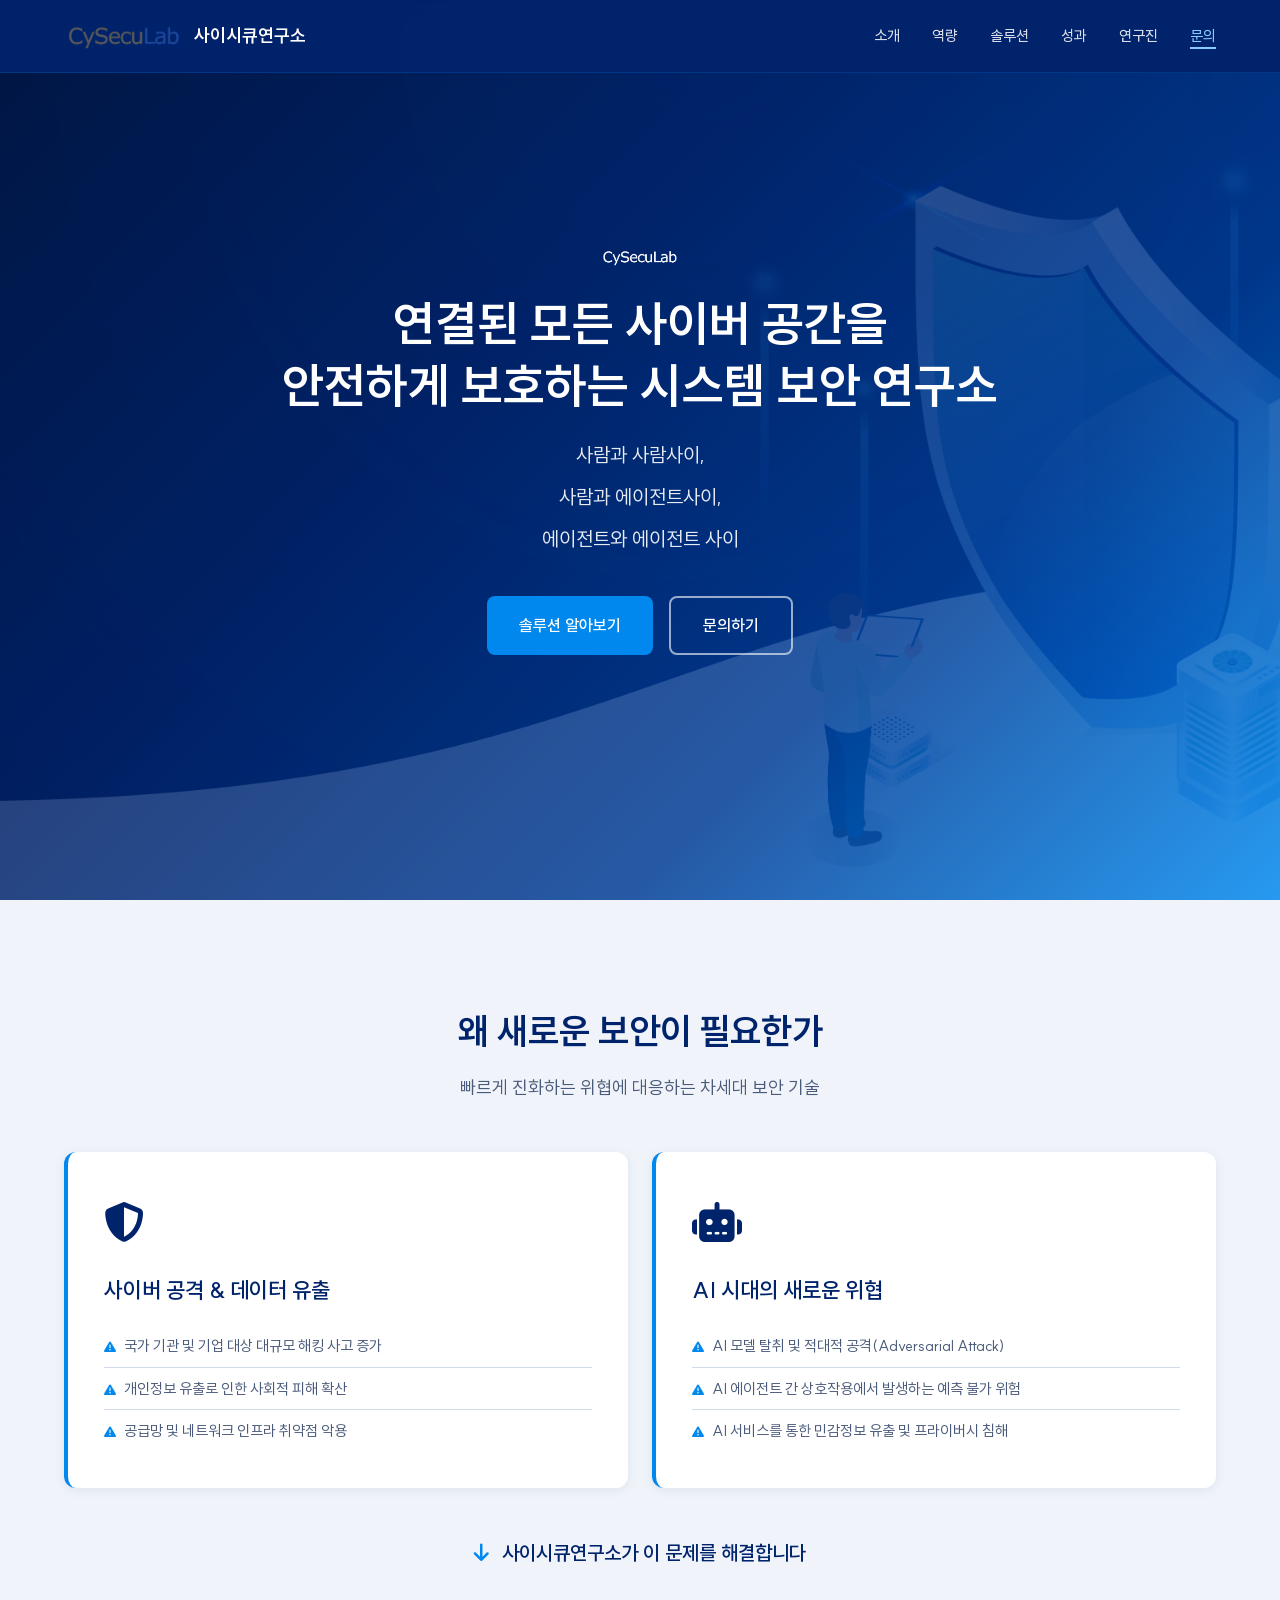
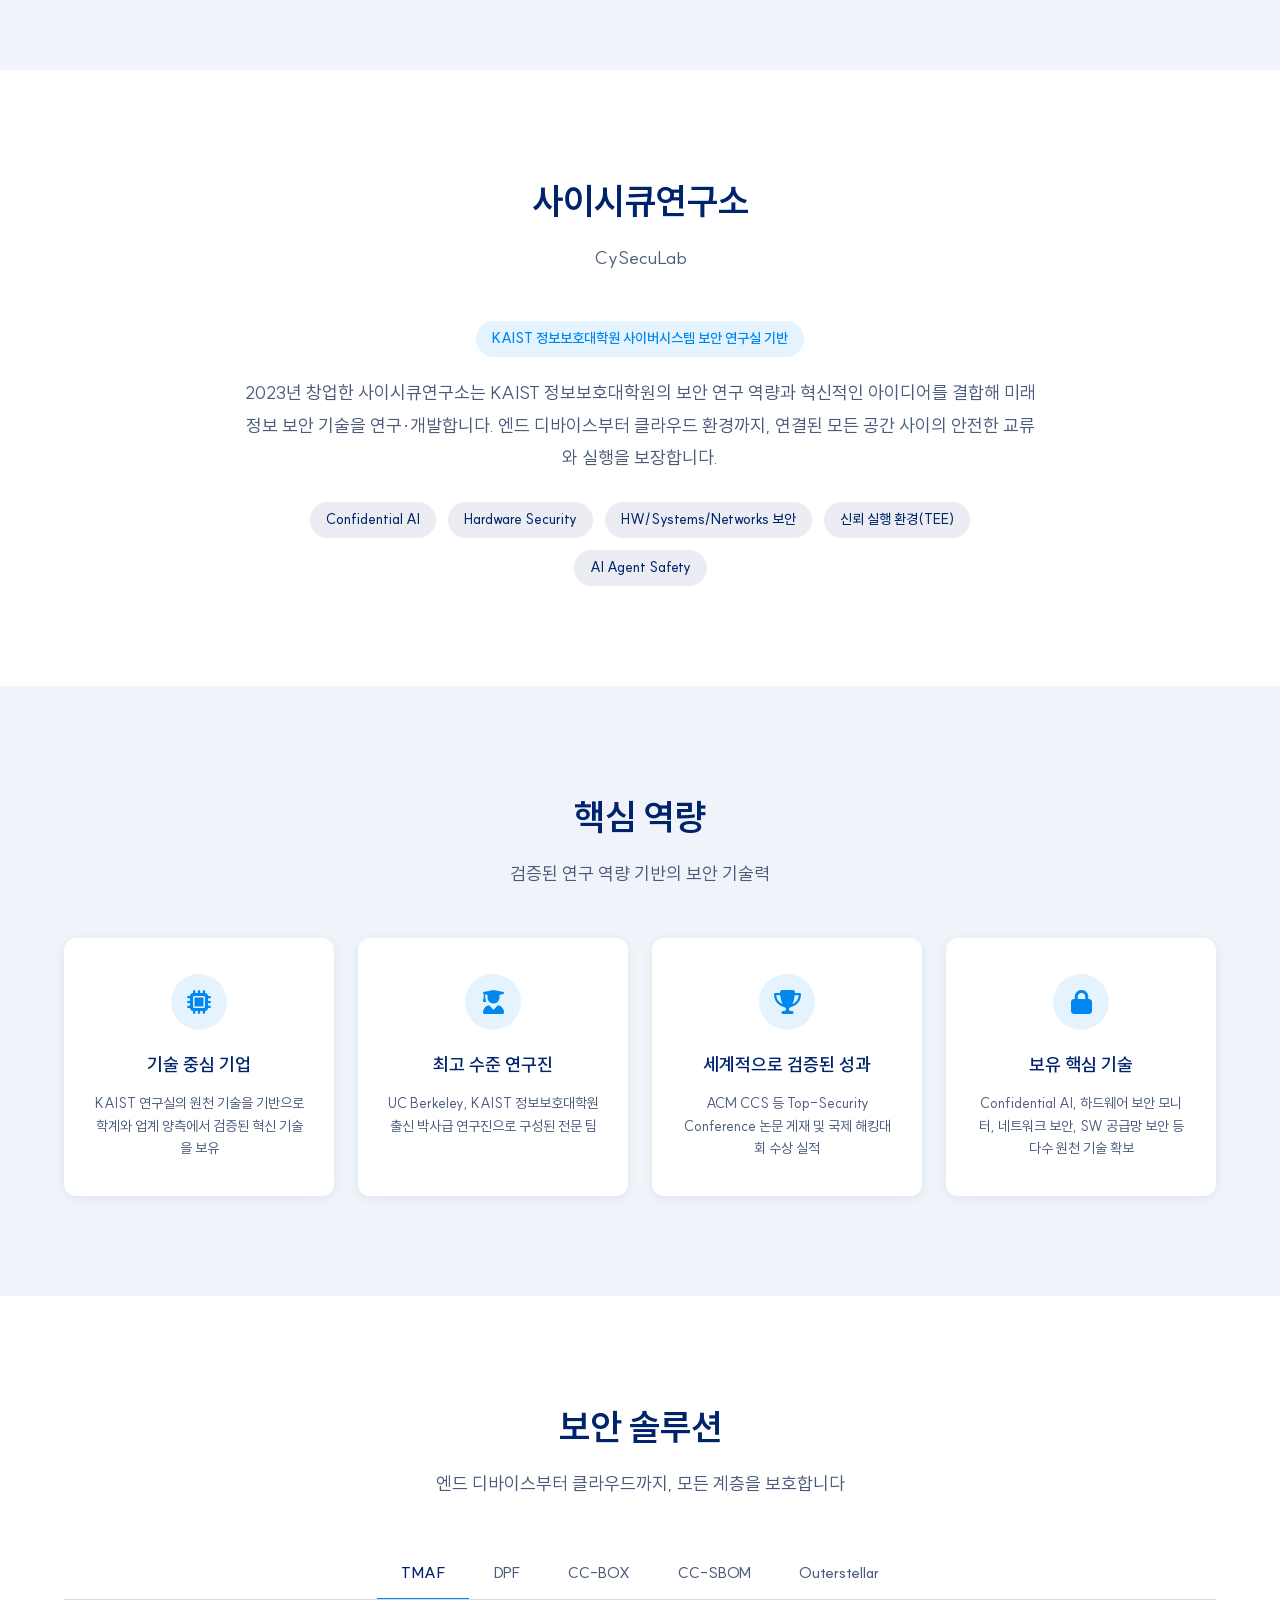
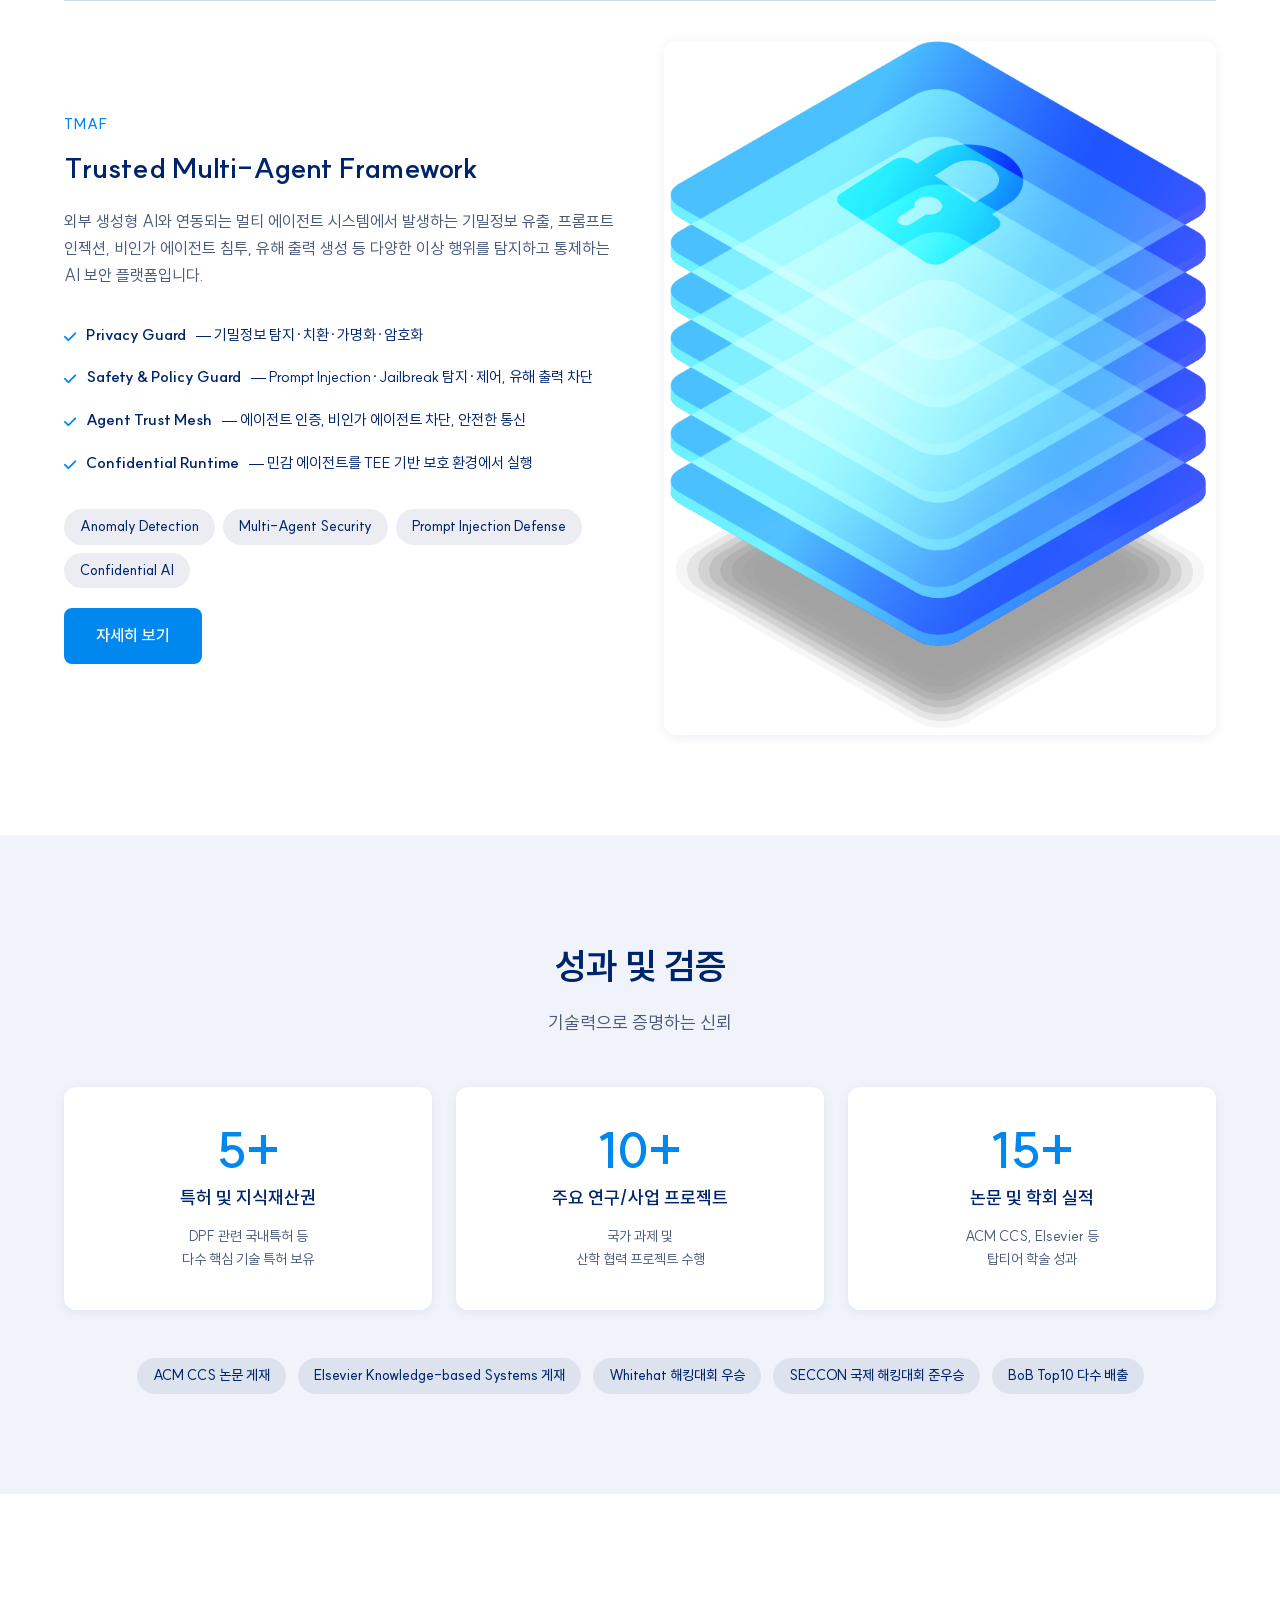
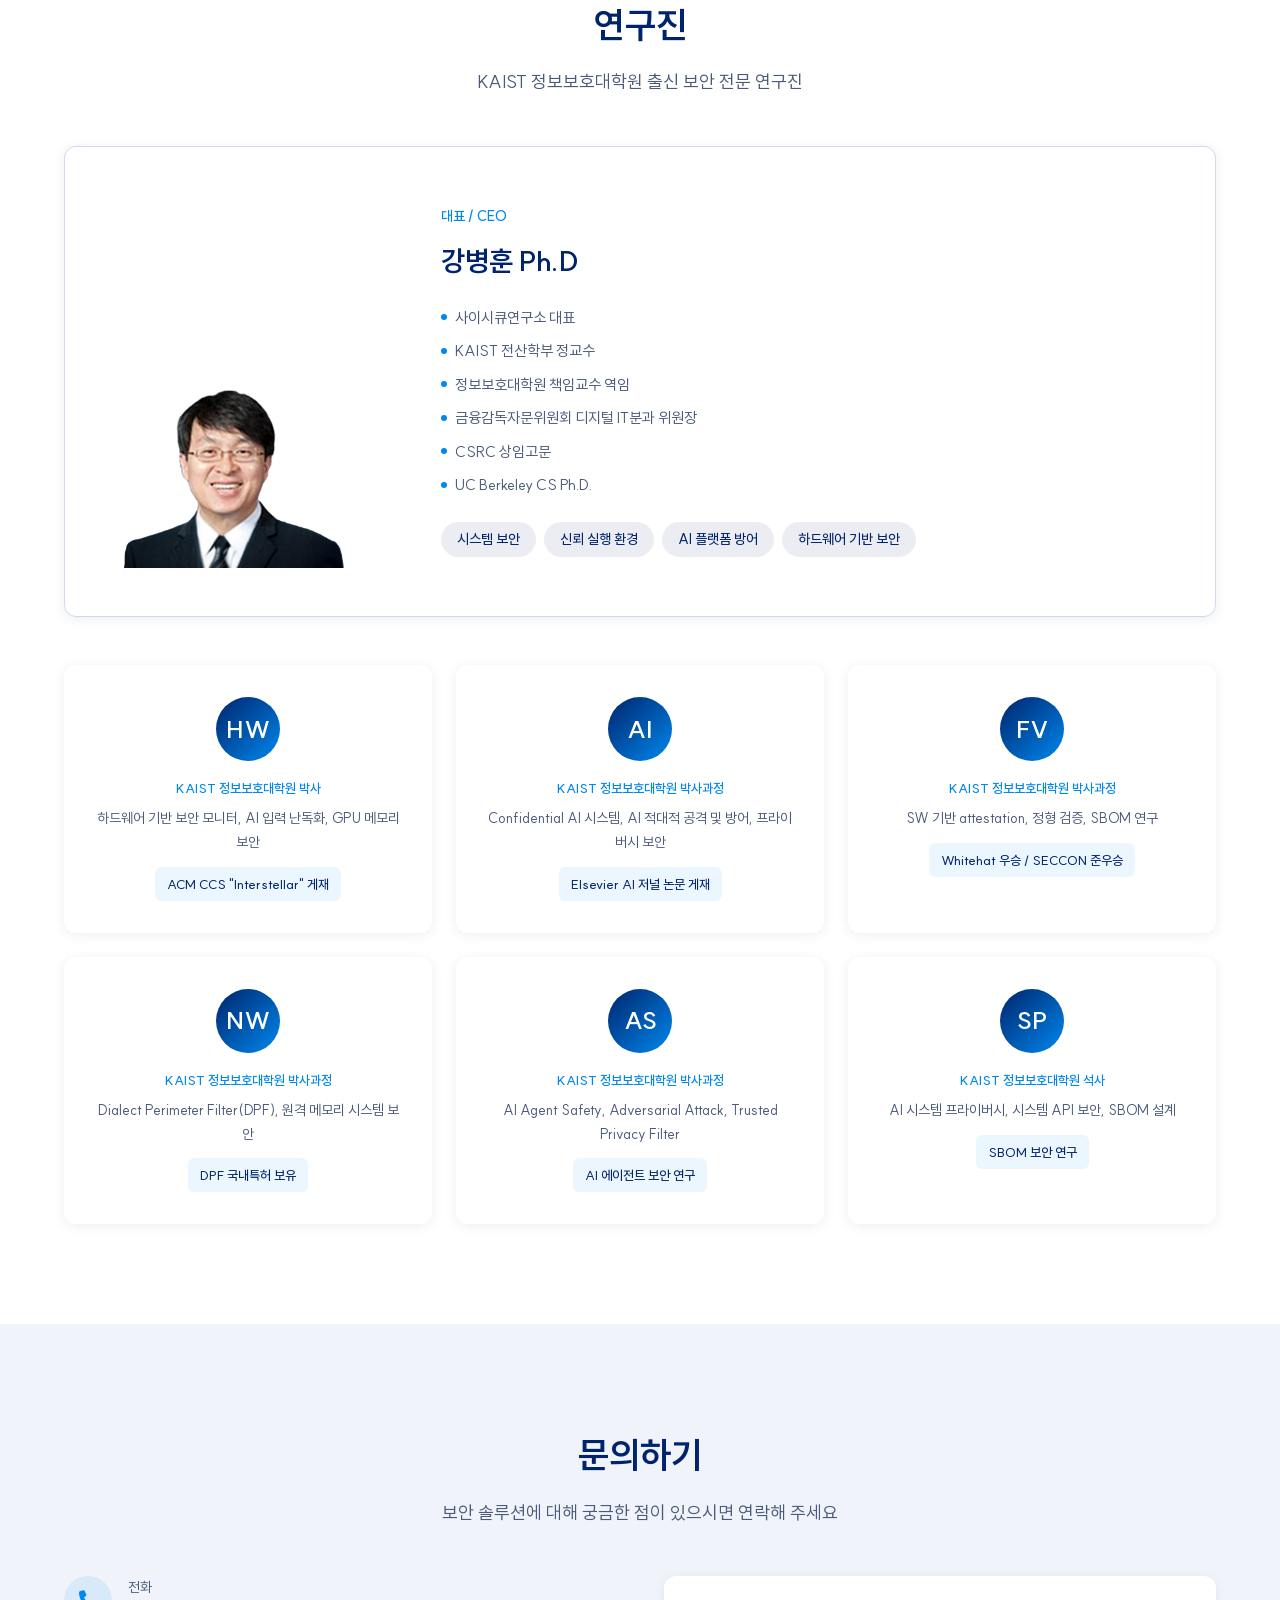
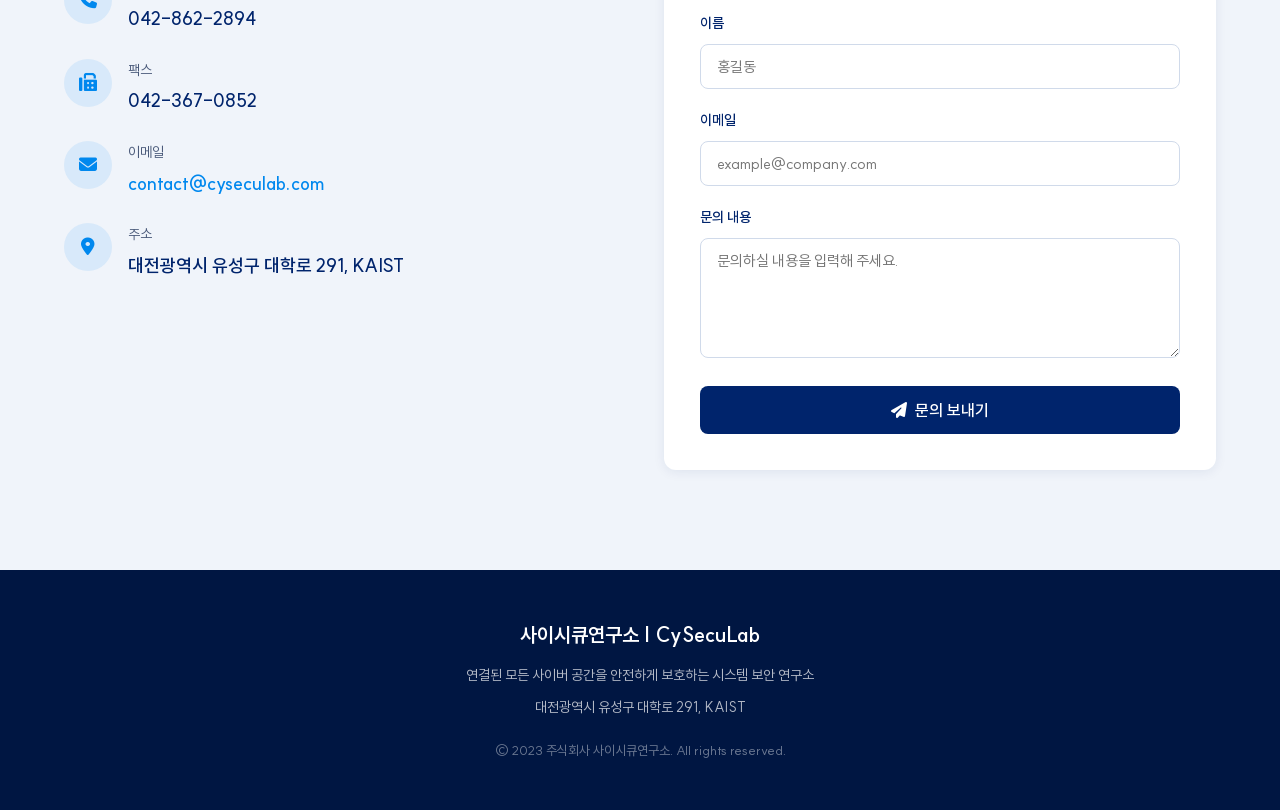
==== ppt.html @ d01c996a "fix: Outerstellar 이미지를 CSS 다이어그램으로 교체, TMAF 태그 from 으로 변경 - Outerstellar: 작은 아이콘 이미지 → HW Monitor → " ====
<!DOCTYPE html>
<html lang="ko">
<head>
  <meta charset="UTF-8">
  <meta name="viewport" content="width=device-width, initial-scale=1.0">
  <title>사이시큐연구소 | CySecuLab - PPT 스타일</title>
  <meta name="description" content="KAIST 정보보호대학원 기반 시스템 보안 연구소. Confidential AI, Hardware Security, 네트워크 보안 솔루션을 제공합니다.">
  <link rel="stylesheet" href="https://cdnjs.cloudflare.com/ajax/libs/font-awesome/6.5.1/css/all.min.css">
  <link rel="stylesheet" href="style.css">
  <link rel="stylesheet" href="ppt-style.css">
</head>
<body>

  <!-- ===== Navigation ===== -->
  <nav class="nav">
    <div class="nav__inner">
      <a href="#" class="nav__logo">
        <img src="assets/images/logo.png" alt="CySecuLab">
        <span class="nav__logo-text">사이시큐연구소</span>
      </a>
      <ul class="nav__links">
        <li><a href="#about">소개</a></li>
        <li><a href="#capabilities">역량</a></li>
        <li><a href="#solutions">솔루션</a></li>
        <li><a href="#achievements">성과</a></li>
        <li><a href="#team">연구진</a></li>
        <li><a href="#contact">문의</a></li>
      </ul>
      <button class="nav__mobile-toggle" aria-label="메뉴 열기">
        <span></span>
        <span></span>
        <span></span>
      </button>
    </div>
  </nav>

  <!-- ===== Hero ===== -->
  <section class="hero">
    <div class="hero__bg"></div>
    <div class="hero__content">
      <img src="assets/images/logo.png" alt="CySecuLab" class="hero__logo">
      <h1 class="hero__title">연결된 모든 사이버 공간을<br>안전하게 보호하는 시스템 보안 연구소</h1>
      <div class="hero__taglines">
        <p class="hero__tagline">사람과 사람사이,</p>
        <p class="hero__tagline">사람과 에이전트사이,</p>
        <p class="hero__tagline">에이전트와 에이전트 사이</p>
      </div>
      <div class="hero__cta">
        <a href="#solutions" class="btn btn--primary">솔루션 알아보기</a>
        <a href="#contact" class="btn btn--secondary">문의하기</a>
      </div>
    </div>
  </section>

  <!-- ===== Problem ===== -->
  <section class="section section--alt" id="problem">
    <div class="container">
      <div class="section__header fade-up">
        <h2 class="section__title">왜 새로운 보안이 필요한가</h2>
        <p class="section__subtitle">빠르게 진화하는 위협에 대응하는 차세대 보안 기술</p>
      </div>
      <div class="problem-grid fade-up">
        <div class="problem-card">
          <div class="problem-card__icon"><i class="fa-solid fa-shield-halved"></i></div>
          <h3 class="problem-card__title">사이버 공격 & 데이터 유출</h3>
          <ul class="problem-card__list">
            <li>국가 기관 및 기업 대상 대규모 해킹 사고 증가</li>
            <li>개인정보 유출로 인한 사회적 피해 확산</li>
            <li>공급망 및 네트워크 인프라 취약점 악용</li>
          </ul>
        </div>
        <div class="problem-card">
          <div class="problem-card__icon"><i class="fa-solid fa-robot"></i></div>
          <h3 class="problem-card__title">AI 시대의 새로운 위협</h3>
          <ul class="problem-card__list">
            <li>AI 모델 탈취 및 적대적 공격(Adversarial Attack)</li>
            <li>AI 에이전트 간 상호작용에서 발생하는 예측 불가 위험</li>
            <li>AI 서비스를 통한 민감정보 유출 및 프라이버시 침해</li>
          </ul>
        </div>
      </div>
      <p class="problem-transition fade-up">
        <i class="fa-solid fa-arrow-down" style="color: var(--accent); margin-right: 8px;"></i>
        사이시큐연구소가 이 문제를 해결합니다
      </p>
    </div>
  </section>

  <!-- ===== About ===== -->
  <section class="section" id="about">
    <div class="container">
      <div class="section__header fade-up">
        <h2 class="section__title">사이시큐연구소</h2>
        <p class="section__subtitle">CySecuLab</p>
      </div>
      <div class="about__content fade-up">
        <span class="about__label">KAIST 정보보호대학원 사이버시스템 보안 연구실 기반</span>
        <p class="about__text">
          2023년 창업한 사이시큐연구소는 KAIST 정보보호대학원의 보안 연구 역량과 혁신적인 아이디어를 결합해
          미래 정보 보안 기술을 연구·개발합니다. 엔드 디바이스부터 클라우드 환경까지,
          연결된 모든 공간 사이의 안전한 교류와 실행을 보장합니다.
        </p>
        <div class="about__badges">
          <span class="badge">Confidential AI</span>
          <span class="badge">Hardware Security</span>
          <span class="badge">HW/Systems/Networks 보안</span>
          <span class="badge">신뢰 실행 환경(TEE)</span>
          <span class="badge">AI Agent Safety</span>
        </div>
      </div>
    </div>
  </section>

  <!-- ===== Capabilities ===== -->
  <section class="section section--alt" id="capabilities">
    <div class="container">
      <div class="section__header fade-up">
        <h2 class="section__title">핵심 역량</h2>
        <p class="section__subtitle">검증된 연구 역량 기반의 보안 기술력</p>
      </div>
      <div class="cap-grid fade-up">
        <div class="cap-card">
          <div class="cap-card__icon"><i class="fa-solid fa-microchip"></i></div>
          <h3 class="cap-card__title">기술 중심 기업</h3>
          <p class="cap-card__desc">KAIST 연구실의 원천 기술을 기반으로 학계와 업계 양측에서 검증된 혁신 기술을 보유</p>
        </div>
        <div class="cap-card">
          <div class="cap-card__icon"><i class="fa-solid fa-user-graduate"></i></div>
          <h3 class="cap-card__title">최고 수준 연구진</h3>
          <p class="cap-card__desc">UC Berkeley, KAIST 정보보호대학원 출신 박사급 연구진으로 구성된 전문 팀</p>
        </div>
        <div class="cap-card">
          <div class="cap-card__icon"><i class="fa-solid fa-trophy"></i></div>
          <h3 class="cap-card__title">세계적으로 검증된 성과</h3>
          <p class="cap-card__desc">ACM CCS 등 Top-Security Conference 논문 게재 및 국제 해킹대회 수상 실적</p>
        </div>
        <div class="cap-card">
          <div class="cap-card__icon"><i class="fa-solid fa-lock"></i></div>
          <h3 class="cap-card__title">보유 핵심 기술</h3>
          <p class="cap-card__desc">Confidential AI, 하드웨어 보안 모니터, 네트워크 보안, SW 공급망 보안 등 다수 원천 기술 확보</p>
        </div>
      </div>
    </div>
  </section>

  <!-- ===== Solutions ===== -->
  <section class="section" id="solutions">
    <div class="container">
      <div class="section__header fade-up">
        <h2 class="section__title">보안 솔루션</h2>
        <p class="section__subtitle">엔드 디바이스부터 클라우드까지, 모든 계층을 보호합니다</p>
      </div>
      <div class="solutions__tabs fade-up">
        <button class="solutions__tab active" data-target="sol-tmaf">TMAF</button>
        <button class="solutions__tab" data-target="sol-dpf">DPF</button>
        <button class="solutions__tab" data-target="sol-ccbox">CC-BOX</button>
        <button class="solutions__tab" data-target="sol-ccsbom">CC-SBOM</button>
        <button class="solutions__tab" data-target="sol-outerstellar">Outerstellar</button>
      </div>
      <div class="solutions__panels">
        <div class="solutions__panel active" id="sol-tmaf">
          <div class="solution-detail">
            <div class="solution-detail__info">
              <p class="solution-detail__name">TMAF</p>
              <h3 class="solution-detail__title">Trusted Multi-Agent Framework</h3>
              <p class="solution-detail__desc">외부 생성형 AI와 연동되는 멀티 에이전트 시스템에서 발생하는 기밀정보 유출, 프롬프트 인젝션, 비인가 에이전트 침투, 유해 출력 생성 등 다양한 이상 행위를 탐지하고 통제하는 AI 보안 플랫폼입니다.</p>
              <ul class="solution-detail__features">
                <li><strong>Privacy Guard</strong> — 기밀정보 탐지·치환·가명화·암호화</li>
                <li><strong>Safety & Policy Guard</strong> — Prompt Injection·Jailbreak 탐지·제어, 유해 출력 차단</li>
                <li><strong>Agent Trust Mesh</strong> — 에이전트 인증, 비인가 에이전트 차단, 안전한 통신</li>
                <li><strong>Confidential Runtime</strong> — 민감 에이전트를 TEE 기반 보호 환경에서 실행</li>
              </ul>
              <div class="solution-detail__tags">
                <span class="badge">Anomaly Detection</span>
                <span class="badge">Multi-Agent Security</span>
                <span class="badge">Prompt Injection Defense</span>
                <span class="badge">Confidential AI</span>
              </div>
              <a href="solutions/tmaf.html" class="btn btn--primary" style="margin-top: 20px;">자세히 보기</a>
            </div>
            <div class="solution-detail__image">
              <img src="assets/images/solution-tsa.png" alt="TMAF 아키텍처">
            </div>
          </div>
        </div>
        <div class="solutions__panel" id="sol-dpf">
          <div class="solution-detail">
            <div class="solution-detail__info">
              <p class="solution-detail__name">DPF</p>
              <h3 class="solution-detail__title">Dialect Perimeter Filter</h3>
              <p class="solution-detail__desc">고유한 Dialect 기반 통신 체계를 활용하여 네트워크 경계를 보호하는 차세대 보안 시스템입니다.</p>
              <ul class="solution-detail__features">
                <li>Dialect 기반 디바이스 인증 및 제로 트러스트 구현</li>
                <li>Dialect of Things - IoT 환경 네트워크 보안</li>
                <li>운영체제/커널 레벨 네트워킹 보안</li>
                <li>원격 메모리 시스템 보안 연구 기반</li>
              </ul>
              <div class="solution-detail__tags">
                <span class="badge">Network Security</span>
                <span class="badge">Zero Trust</span>
                <span class="badge">IoT Security</span>
              </div>
              <a href="solutions/dpf.html" class="btn btn--primary" style="margin-top: 20px;">자세히 보기</a>
            </div>
            <div class="solution-detail__image">
              <img src="assets/images/solution-dpf.png" alt="DPF 아키텍처">
            </div>
          </div>
        </div>
        <div class="solutions__panel" id="sol-ccbox">
          <div class="solution-detail">
            <div class="solution-detail__info">
              <p class="solution-detail__name">CC-BOX</p>
              <h3 class="solution-detail__title">Confidential Computing Platform</h3>
              <p class="solution-detail__desc">데이터 프라이버시 및 보안 규제 준수를 위한 기밀성 보장 보안 플랫폼입니다. 저장 데이터뿐만 아니라 연산 중인 데이터까지 안전하게 보호합니다.</p>
              <ul class="solution-detail__features">
                <li>연산 중 데이터 보호 - 실행 시에도 기밀성 보장</li>
                <li>금융/의료/기업 비밀 데이터의 규제 준수 지원</li>
                <li>지적 재산(IP)을 서비스 플랫폼 제공자로부터 보호</li>
                <li>간편한 적용으로 넓은 시스템 범위 지원</li>
              </ul>
              <div class="solution-detail__tags">
                <span class="badge">Confidential Computing</span>
                <span class="badge">Data Privacy</span>
                <span class="badge">Compliance</span>
              </div>
              <a href="solutions/ccbox.html" class="btn btn--primary" style="margin-top: 20px;">자세히 보기</a>
            </div>
            <div class="solution-detail__image">
              <img src="assets/images/solution-ccbox-1.png" alt="CC-BOX 아키텍처">
            </div>
          </div>
        </div>
        <div class="solutions__panel" id="sol-ccsbom">
          <div class="solution-detail">
            <div class="solution-detail__info">
              <p class="solution-detail__name">CC-SBOM</p>
              <h3 class="solution-detail__title">Confidential Computing SBOM</h3>
              <p class="solution-detail__desc">CC-BOX 안전 실행 환경과 연계하여 소프트웨어 구성 명세서(SBOM) 생성을 지원하는 보안 솔루션입니다.</p>
              <ul class="solution-detail__features">
                <li>사용자 기밀정보(소스코드 등) 유출 방지</li>
                <li>실시간 취약점 관리 서비스 제공</li>
                <li>클라우드 및 서버 소유자로부터 소프트웨어 자산과 IP 보호</li>
                <li>의료, 금융, OEM, 산업 제어 시스템 등 규제 분야에 특화</li>
              </ul>
              <div class="solution-detail__tags">
                <span class="badge">SBOM</span>
                <span class="badge">Supply Chain Security</span>
                <span class="badge">Vulnerability Management</span>
              </div>
              <a href="solutions/ccsbom.html" class="btn btn--primary" style="margin-top: 20px;">자세히 보기</a>
            </div>
            <div class="solution-detail__image">
              <img src="assets/images/solution-ccsbom.png" alt="CC-SBOM 아키텍처">
            </div>
          </div>
        </div>
        <div class="solutions__panel" id="sol-outerstellar">
          <div class="solution-detail">
            <div class="solution-detail__info">
              <p class="solution-detail__name">Outerstellar</p>
              <h3 class="solution-detail__title">Hardware-based Instruction-flow Safety Monitor</h3>
              <p class="solution-detail__desc">하드웨어 기반으로 시스템의 명령어 흐름을 모니터링하여 무결성을 보장하는 보안 솔루션입니다. ACM CCS에 게재된 Interstellar 연구를 기반으로 합니다.</p>
              <ul class="solution-detail__features">
                <li>하드웨어 수준의 명령어 흐름 모니터링</li>
                <li>OS 커널 무결성 실시간 검증</li>
                <li>소프트웨어 조작이 불가능한 하드웨어 기반 보안</li>
                <li>Top-Security Conference(ACM CCS) 검증 기술</li>
              </ul>
              <div class="solution-detail__tags">
                <span class="badge">Hardware Security</span>
                <span class="badge">Integrity Monitor</span>
              </div>
              <a href="solutions/outerstellar.html" class="btn btn--primary" style="margin-top: 20px;">자세히 보기</a>
            </div>
            <div class="solution-detail__image">
              <div style="display:flex;flex-direction:column;align-items:center;gap:12px;padding:24px 16px;">
                <div style="background:linear-gradient(135deg,var(--primary),var(--accent));color:#fff;border-radius:var(--radius);padding:18px 24px;text-align:center;width:100%;max-width:240px;font-weight:700;font-size:15px;">
                  <i class="fa-solid fa-microchip" style="font-size:22px;margin-bottom:8px;display:block;"></i>
                  HW Monitor
                </div>
                <i class="fa-solid fa-arrow-down" style="color:var(--accent);font-size:18px;"></i>
                <div style="background:var(--bg-alt);border:2px solid var(--accent);border-radius:var(--radius);padding:18px 24px;text-align:center;width:100%;max-width:240px;font-weight:700;font-size:15px;color:var(--primary);">
                  <i class="fa-solid fa-code-branch" style="font-size:22px;margin-bottom:8px;display:block;color:var(--accent);"></i>
                  Instruction Flow
                </div>
                <i class="fa-solid fa-arrow-down" style="color:var(--accent);font-size:18px;"></i>
                <div style="background:var(--bg-alt);border:2px solid var(--accent);border-radius:var(--radius);padding:18px 24px;text-align:center;width:100%;max-width:240px;font-weight:700;font-size:15px;color:var(--primary);">
                  <i class="fa-solid fa-shield-halved" style="font-size:22px;margin-bottom:8px;display:block;color:var(--accent);"></i>
                  OS Kernel Integrity
                </div>
                <i class="fa-solid fa-arrow-down" style="color:var(--accent);font-size:18px;"></i>
                <div style="background:linear-gradient(135deg,var(--accent),#7B90F9);color:#fff;border-radius:var(--radius);padding:18px 24px;text-align:center;width:100%;max-width:240px;font-weight:700;font-size:15px;">
                  <i class="fa-solid fa-check-double" style="font-size:22px;margin-bottom:8px;display:block;"></i>
                  Verified Safe
                </div>
              </div>
            </div>
          </div>
        </div>
      </div>

      <!-- Mobile Accordion -->
      <div class="solutions__accordion">
        <div class="accordion-item">
          <button class="accordion-trigger"><span>TMAF - Trusted Multi-Agent Framework</span><i class="fa-solid fa-chevron-down accordion-trigger__icon"></i></button>
          <div class="accordion-content"><div class="accordion-content__inner">
            <p class="solution-detail__desc">멀티 AI 에이전트 환경에서 프라이버시·안전성·신뢰성을 통합 보장하는 올인원 보안 프레임워크입니다.</p>
            <ul class="solution-detail__features"><li>Privacy Guard — PII·기밀정보 자동 탐지 및 가명화</li><li>Safety & Policy Guard — 유해 입출력 차단 및 정책 준수</li><li>Agent Trust Mesh — 에이전트 간 상호 인증 및 권한 제어</li><li>Confidential Runtime — TEE 기반 모델·데이터 보호</li></ul>
            <a href="solutions/tmaf.html" class="btn btn--primary" style="margin-top: 12px; font-size: 14px; padding: 10px 20px;">자세히 보기</a>
          </div></div>
        </div>
        <div class="accordion-item">
          <button class="accordion-trigger"><span>DPF - Dialect Perimeter Filter</span><i class="fa-solid fa-chevron-down accordion-trigger__icon"></i></button>
          <div class="accordion-content"><div class="accordion-content__inner">
            <p class="solution-detail__desc">Dialect 기반 통신 체계를 활용한 차세대 네트워크 보안 시스템입니다.</p>
            <ul class="solution-detail__features"><li>Dialect 기반 제로 트러스트 구현</li><li>IoT 환경 네트워크 보안</li><li>커널 레벨 네트워킹 보안</li></ul>
            <a href="solutions/dpf.html" class="btn btn--primary" style="margin-top: 12px; font-size: 14px; padding: 10px 20px;">자세히 보기</a>
          </div></div>
        </div>
        <div class="accordion-item">
          <button class="accordion-trigger"><span>CC-BOX - Confidential Computing Platform</span><i class="fa-solid fa-chevron-down accordion-trigger__icon"></i></button>
          <div class="accordion-content"><div class="accordion-content__inner">
            <p class="solution-detail__desc">연산 중인 데이터까지 안전하게 보호하는 기밀성 보장 보안 플랫폼입니다.</p>
            <ul class="solution-detail__features"><li>연산 중 데이터 보호</li><li>금융/의료 규제 준수</li><li>지적 재산(IP) 보호</li></ul>
            <a href="solutions/ccbox.html" class="btn btn--primary" style="margin-top: 12px; font-size: 14px; padding: 10px 20px;">자세히 보기</a>
          </div></div>
        </div>
        <div class="accordion-item">
          <button class="accordion-trigger"><span>CC-SBOM - Confidential Computing SBOM</span><i class="fa-solid fa-chevron-down accordion-trigger__icon"></i></button>
          <div class="accordion-content"><div class="accordion-content__inner">
            <p class="solution-detail__desc">CC-BOX와 연계하여 SBOM 생성을 지원하는 보안 솔루션입니다.</p>
            <ul class="solution-detail__features"><li>기밀정보 유출 방지</li><li>실시간 취약점 관리</li><li>규제 분야 특화</li></ul>
            <a href="solutions/ccsbom.html" class="btn btn--primary" style="margin-top: 12px; font-size: 14px; padding: 10px 20px;">자세히 보기</a>
          </div></div>
        </div>
        <div class="accordion-item">
          <button class="accordion-trigger"><span>Outerstellar - HW Safety Monitor</span><i class="fa-solid fa-chevron-down accordion-trigger__icon"></i></button>
          <div class="accordion-content"><div class="accordion-content__inner">
            <p class="solution-detail__desc">하드웨어 기반 명령어 흐름 모니터링으로 시스템 무결성을 보장합니다.</p>
            <ul class="solution-detail__features"><li>하드웨어 수준 명령어 흐름 모니터링</li><li>OS 커널 무결성 검증</li><li>ACM CCS 검증 기술 기반</li></ul>
            <a href="solutions/outerstellar.html" class="btn btn--primary" style="margin-top: 12px; font-size: 14px; padding: 10px 20px;">자세히 보기</a>
          </div></div>
        </div>
      </div>
    </div>
  </section>

  <!-- ===== Achievements ===== -->
  <section class="section section--alt" id="achievements">
    <div class="container">
      <div class="section__header fade-up">
        <h2 class="section__title">성과 및 검증</h2>
        <p class="section__subtitle">기술력으로 증명하는 신뢰</p>
      </div>
      <div class="achievements__stats fade-up">
        <div class="stat-card">
          <div class="stat-card__number">5+</div>
          <div class="stat-card__label">특허 및 지식재산권</div>
          <p class="stat-card__detail">DPF 관련 국내특허 등<br>다수 핵심 기술 특허 보유</p>
        </div>
        <div class="stat-card">
          <div class="stat-card__number">10+</div>
          <div class="stat-card__label">주요 연구/사업 프로젝트</div>
          <p class="stat-card__detail">국가 과제 및<br>산학 협력 프로젝트 수행</p>
        </div>
        <div class="stat-card">
          <div class="stat-card__number">15+</div>
          <div class="stat-card__label">논문 및 학회 실적</div>
          <p class="stat-card__detail">ACM CCS, Elsevier 등<br>탑티어 학술 성과</p>
        </div>
      </div>
      <div style="text-align: center;" class="fade-up">
        <div class="about__badges">
          <span class="badge">ACM CCS 논문 게재</span>
          <span class="badge">Elsevier Knowledge-based Systems 게재</span>
          <span class="badge">Whitehat 해킹대회 우승</span>
          <span class="badge">SECCON 국제 해킹대회 준우승</span>
          <span class="badge">BoB Top10 다수 배출</span>
        </div>
      </div>
    </div>
  </section>

  <!-- ===== Team ===== -->
  <section class="section" id="team">
    <div class="container">
      <div class="section__header fade-up">
        <h2 class="section__title">연구진</h2>
        <p class="section__subtitle">KAIST 정보보호대학원 출신 보안 전문 연구진</p>
      </div>
      <div class="team__ceo fade-up">
        <img src="assets/images/ceo-photo.png" alt="강병훈 교수" class="team__ceo-photo">
        <div>
          <p class="team__ceo-label">대표 / CEO</p>
          <h3 class="team__ceo-name">강병훈 Ph.D</h3>
          <ul class="team__ceo-credentials">
            <li>사이시큐연구소 대표</li>
            <li>KAIST 전산학부 정교수</li>
            <li>정보보호대학원 책임교수 역임</li>
            <li>금융감독자문위원회 디지털 IT분과 위원장</li>
            <li>CSRC 상임고문</li>
            <li>UC Berkeley CS Ph.D.</li>
          </ul>
          <div class="team__ceo-fields">
            <span class="badge">시스템 보안</span>
            <span class="badge">신뢰 실행 환경</span>
            <span class="badge">AI 플랫폼 방어</span>
            <span class="badge">하드웨어 기반 보안</span>
          </div>
        </div>
      </div>
      <div class="team__grid fade-up">
        <div class="team-card">
          <div class="team-card__avatar">HW</div>
          <p class="team-card__degree">KAIST 정보보호대학원 박사</p>
          <p class="team-card__field">하드웨어 기반 보안 모니터, AI 입력 난독화, GPU 메모리 보안</p>
          <span class="team-card__highlight">ACM CCS "Interstellar" 게재</span>
        </div>
        <div class="team-card">
          <div class="team-card__avatar">AI</div>
          <p class="team-card__degree">KAIST 정보보호대학원 박사과정</p>
          <p class="team-card__field">Confidential AI 시스템, AI 적대적 공격 및 방어, 프라이버시 보안</p>
          <span class="team-card__highlight">Elsevier AI 저널 논문 게재</span>
        </div>
        <div class="team-card">
          <div class="team-card__avatar">FV</div>
          <p class="team-card__degree">KAIST 정보보호대학원 박사과정</p>
          <p class="team-card__field">SW 기반 attestation, 정형 검증, SBOM 연구</p>
          <span class="team-card__highlight">Whitehat 우승 / SECCON 준우승</span>
        </div>
        <div class="team-card">
          <div class="team-card__avatar">NW</div>
          <p class="team-card__degree">KAIST 정보보호대학원 박사과정</p>
          <p class="team-card__field">Dialect Perimeter Filter(DPF), 원격 메모리 시스템 보안</p>
          <span class="team-card__highlight">DPF 국내특허 보유</span>
        </div>
        <div class="team-card">
          <div class="team-card__avatar">AS</div>
          <p class="team-card__degree">KAIST 정보보호대학원 박사과정</p>
          <p class="team-card__field">AI Agent Safety, Adversarial Attack, Trusted Privacy Filter</p>
          <span class="team-card__highlight">AI 에이전트 보안 연구</span>
        </div>
        <div class="team-card">
          <div class="team-card__avatar">SP</div>
          <p class="team-card__degree">KAIST 정보보호대학원 석사</p>
          <p class="team-card__field">AI 시스템 프라이버시, 시스템 API 보안, SBOM 설계</p>
          <span class="team-card__highlight">SBOM 보안 연구</span>
        </div>
      </div>
    </div>
  </section>

  <!-- ===== Contact ===== -->
  <section class="section section--alt" id="contact">
    <div class="container">
      <div class="section__header fade-up">
        <h2 class="section__title">문의하기</h2>
        <p class="section__subtitle">보안 솔루션에 대해 궁금한 점이 있으시면 연락해 주세요</p>
      </div>
      <div class="contact-grid fade-up">
        <div class="contact-info">
          <div class="contact-info__item">
            <div class="contact-info__icon"><i class="fa-solid fa-phone"></i></div>
            <div><p class="contact-info__label">전화</p><p class="contact-info__value">042-862-2894</p></div>
          </div>
          <div class="contact-info__item">
            <div class="contact-info__icon"><i class="fa-solid fa-fax"></i></div>
            <div><p class="contact-info__label">팩스</p><p class="contact-info__value">042-367-0852</p></div>
          </div>
          <div class="contact-info__item">
            <div class="contact-info__icon"><i class="fa-solid fa-envelope"></i></div>
            <div><p class="contact-info__label">이메일</p><p class="contact-info__value"><a href="mailto:contact@cyseculab.com">contact@cyseculab.com</a></p></div>
          </div>
          <div class="contact-info__item">
            <div class="contact-info__icon"><i class="fa-solid fa-location-dot"></i></div>
            <div><p class="contact-info__label">주소</p><p class="contact-info__value">대전광역시 유성구 대학로 291, KAIST</p></div>
          </div>
        </div>
        <form class="contact-form" id="contactForm">
          <div class="form-group"><label for="name">이름</label><input type="text" id="name" name="name" placeholder="홍길동" required></div>
          <div class="form-group"><label for="email">이메일</label><input type="email" id="email" name="email" placeholder="example@company.com" required></div>
          <div class="form-group"><label for="message">문의 내용</label><textarea id="message" name="message" placeholder="문의하실 내용을 입력해 주세요." required></textarea></div>
          <button type="submit" class="btn btn--dark" style="width: 100%;"><i class="fa-solid fa-paper-plane" style="margin-right: 8px;"></i>문의 보내기</button>
        </form>
      </div>
    </div>
  </section>

  <!-- ===== Footer ===== -->
  <footer class="footer">
    <div class="container">
      <p class="footer__logo">사이시큐연구소 | CySecuLab</p>
      <p class="footer__text">연결된 모든 사이버 공간을 안전하게 보호하는 시스템 보안 연구소</p>
      <p class="footer__text">대전광역시 유성구 대학로 291, KAIST</p>
      <p class="footer__copyright">&copy; 2023 주식회사 사이시큐연구소. All rights reserved.</p>
    </div>
  </footer>

  <script src="script.js"></script>
</body>
</html>
---- style.css ----
/* ============================================
   CySecuLab Homepage - style.css
   Clean & Professional Design
   ============================================ */

/* --- CSS Variables --- */
:root {
  --primary: #1B3A5C;
  --primary-light: #2A5A8C;
  --accent: #00B4D8;
  --accent-hover: #0096B7;
  --bg: #FFFFFF;
  --bg-alt: #F5F7FA;
  --text: #1A1A2E;
  --text-secondary: #6B7280;
  --border: #E5E7EB;
  --success: #10B981;
  --shadow: 0 2px 12px rgba(0,0,0,0.06);
  --shadow-hover: 0 4px 20px rgba(0,0,0,0.10);
  --radius: 12px;
  --radius-sm: 8px;
  --container: 1200px;
  --section-gap: 100px;
  --block-gap: 48px;
  --card-gap: 24px;
  --transition: 0.3s ease;
}

/* --- Font --- */
@font-face {
  font-family: 'SUIT';
  src: url('assets/fonts/SUIT-Regular.ttf') format('truetype');
  font-weight: 400;
  font-style: normal;
  font-display: swap;
}
@font-face {
  font-family: 'SUIT';
  src: url('assets/fonts/SUIT-Medium.ttf') format('truetype');
  font-weight: 500;
  font-style: normal;
  font-display: swap;
}
@font-face {
  font-family: 'SUIT';
  src: url('assets/fonts/SUIT-SemiBold.ttf') format('truetype');
  font-weight: 600;
  font-style: normal;
  font-display: swap;
}
@font-face {
  font-family: 'SUIT';
  src: url('assets/fonts/SUIT-Bold.ttf') format('truetype');
  font-weight: 700;
  font-style: normal;
  font-display: swap;
}

/* --- Reset --- */
*, *::before, *::after {
  margin: 0;
  padding: 0;
  box-sizing: border-box;
}

html {
  scroll-behavior: smooth;
  scroll-padding-top: 80px;
}

body {
  font-family: 'SUIT', -apple-system, BlinkMacSystemFont, 'Segoe UI', sans-serif;
  font-size: 16px;
  font-weight: 400;
  line-height: 1.7;
  color: var(--text);
  background: var(--bg);
  -webkit-font-smoothing: antialiased;
}

img {
  max-width: 100%;
  height: auto;
  display: block;
}

a {
  color: var(--accent);
  text-decoration: none;
  transition: color var(--transition);
}
a:hover {
  color: var(--accent-hover);
}

/* --- Container --- */
.container {
  max-width: var(--container);
  margin: 0 auto;
  padding: 0 24px;
}

/* --- Section --- */
.section {
  padding: var(--section-gap) 0;
}
.section--alt {
  background: var(--bg-alt);
}

.section__header {
  text-align: center;
  margin-bottom: var(--block-gap);
}

.section__title {
  font-size: 36px;
  font-weight: 700;
  color: var(--primary);
  margin-bottom: 12px;
}

.section__subtitle {
  font-size: 18px;
  color: var(--text-secondary);
  font-weight: 400;
}

/* --- Navigation --- */
.nav {
  position: fixed;
  top: 0;
  left: 0;
  right: 0;
  z-index: 1000;
  background: rgba(255,255,255,0.95);
  backdrop-filter: blur(10px);
  border-bottom: 1px solid var(--border);
  transition: box-shadow var(--transition);
}
.nav--scrolled {
  box-shadow: 0 2px 20px rgba(0,0,0,0.08);
}

.nav__inner {
  max-width: var(--container);
  margin: 0 auto;
  padding: 0 24px;
  display: flex;
  align-items: center;
  justify-content: space-between;
  height: 72px;
}

.nav__logo {
  display: flex;
  align-items: center;
  gap: 10px;
}
.nav__logo img {
  height: 36px;
  width: auto;
}
.nav__logo-text {
  font-size: 18px;
  font-weight: 700;
  color: var(--primary);
}

.nav__links {
  display: flex;
  align-items: center;
  gap: 32px;
  list-style: none;
}

.nav__links a {
  font-size: 15px;
  font-weight: 500;
  color: var(--text);
  transition: color var(--transition);
  position: relative;
}
.nav__links a:hover,
.nav__links a.active {
  color: var(--accent);
}
.nav__links a::after {
  content: '';
  position: absolute;
  bottom: -4px;
  left: 0;
  width: 0;
  height: 2px;
  background: var(--accent);
  transition: width var(--transition);
}
.nav__links a:hover::after,
.nav__links a.active::after {
  width: 100%;
}

.nav__mobile-toggle {
  display: none;
  background: none;
  border: none;
  cursor: pointer;
  padding: 8px;
}
.nav__mobile-toggle span {
  display: block;
  width: 24px;
  height: 2px;
  background: var(--text);
  margin: 5px 0;
  transition: var(--transition);
}

/* --- Hero --- */
.hero {
  position: relative;
  min-height: 100vh;
  display: flex;
  align-items: center;
  justify-content: center;
  text-align: center;
  overflow: hidden;
  background: linear-gradient(135deg, #1B3A5C 0%, #2A5A8C 50%, #00B4D8 100%);
  color: #fff;
}
.hero__bg {
  position: absolute;
  inset: 0;
  background: url('assets/images/hero-bg.jpg') center/cover no-repeat;
  opacity: 0.15;
}
.hero__content {
  position: relative;
  z-index: 1;
  max-width: 800px;
  padding: 0 24px;
}
.hero__logo {
  width: 80px;
  margin: 0 auto 24px;
  filter: brightness(10);
}
.hero__title {
  font-size: 48px;
  font-weight: 700;
  line-height: 1.3;
  margin-bottom: 20px;
}
.hero__tagline {
  font-size: 20px;
  font-weight: 400;
  opacity: 0.9;
  margin-bottom: 8px;
}
.hero__taglines {
  margin-bottom: 40px;
}
.hero__cta {
  display: flex;
  gap: 16px;
  justify-content: center;
  flex-wrap: wrap;
}

/* --- Buttons --- */
.btn {
  display: inline-flex;
  align-items: center;
  justify-content: center;
  padding: 14px 32px;
  font-family: inherit;
  font-size: 16px;
  font-weight: 600;
  border-radius: var(--radius-sm);
  cursor: pointer;
  transition: all var(--transition);
  border: none;
}
.btn--primary {
  background: var(--accent);
  color: #fff;
}
.btn--primary:hover {
  background: var(--accent-hover);
  transform: translateY(-2px);
  box-shadow: 0 4px 12px rgba(0,180,216,0.3);
  color: #fff;
}
.btn--secondary {
  background: transparent;
  color: #fff;
  border: 2px solid rgba(255,255,255,0.6);
}
.btn--secondary:hover {
  background: rgba(255,255,255,0.15);
  border-color: #fff;
  color: #fff;
}
.btn--dark {
  background: var(--primary);
  color: #fff;
}
.btn--dark:hover {
  background: var(--primary-light);
  color: #fff;
}

/* --- Problem Section --- */
.problem-grid {
  display: grid;
  grid-template-columns: 1fr 1fr;
  gap: var(--card-gap);
}

.problem-card {
  background: var(--bg);
  border-radius: var(--radius);
  padding: 36px;
  box-shadow: var(--shadow);
  border-left: 4px solid var(--accent);
}
.problem-card__icon {
  font-size: 40px;
  margin-bottom: 16px;
}
.problem-card__title {
  font-size: 22px;
  font-weight: 600;
  color: var(--primary);
  margin-bottom: 16px;
}
.problem-card__list {
  list-style: none;
}
.problem-card__list li {
  padding: 8px 0;
  border-bottom: 1px solid var(--border);
  font-size: 15px;
  color: var(--text-secondary);
  display: flex;
  align-items: flex-start;
  gap: 8px;
}
.problem-card__list li:last-child {
  border-bottom: none;
}
.problem-card__list li::before {
  content: '\f071';
  font-family: 'Font Awesome 6 Free';
  font-weight: 900;
  font-size: 12px;
  color: var(--accent);
  margin-top: 4px;
  flex-shrink: 0;
}

.problem-transition {
  text-align: center;
  margin-top: var(--block-gap);
  font-size: 20px;
  font-weight: 600;
  color: var(--primary);
}

/* --- About Section --- */
.about__content {
  text-align: center;
  max-width: 800px;
  margin: 0 auto;
}
.about__label {
  display: inline-block;
  background: rgba(0,180,216,0.1);
  color: var(--accent);
  font-size: 14px;
  font-weight: 600;
  padding: 6px 16px;
  border-radius: 20px;
  margin-bottom: 20px;
}
.about__text {
  font-size: 18px;
  color: var(--text-secondary);
  line-height: 1.8;
  margin-bottom: 28px;
}
.about__badges {
  display: flex;
  gap: 12px;
  justify-content: center;
  flex-wrap: wrap;
}
.badge {
  display: inline-block;
  background: rgba(27,58,92,0.06);
  color: var(--primary);
  font-size: 14px;
  font-weight: 500;
  padding: 6px 16px;
  border-radius: 20px;
}

/* --- Capabilities Section --- */
.cap-grid {
  display: grid;
  grid-template-columns: repeat(4, 1fr);
  gap: var(--card-gap);
}

.cap-card {
  background: var(--bg);
  border-radius: var(--radius);
  padding: 36px 28px;
  box-shadow: var(--shadow);
  text-align: center;
  transition: transform var(--transition), box-shadow var(--transition);
}
.cap-card:hover {
  transform: translateY(-4px);
  box-shadow: var(--shadow-hover);
}
.cap-card__icon {
  width: 56px;
  height: 56px;
  border-radius: 50%;
  background: rgba(0,180,216,0.1);
  display: flex;
  align-items: center;
  justify-content: center;
  margin: 0 auto 20px;
  font-size: 24px;
  color: var(--accent);
}
.cap-card__title {
  font-size: 18px;
  font-weight: 600;
  color: var(--primary);
  margin-bottom: 12px;
}
.cap-card__desc {
  font-size: 14px;
  color: var(--text-secondary);
  line-height: 1.6;
}

/* --- Solutions Section --- */
.solutions__tabs {
  display: flex;
  justify-content: center;
  gap: 0;
  margin-bottom: 40px;
  border-bottom: 2px solid var(--border);
  overflow-x: auto;
}
.solutions__tab {
  padding: 16px 24px;
  font-family: inherit;
  font-size: 15px;
  font-weight: 500;
  color: var(--text-secondary);
  background: none;
  border: none;
  cursor: pointer;
  border-bottom: 3px solid transparent;
  margin-bottom: -2px;
  transition: all var(--transition);
  white-space: nowrap;
}
.solutions__tab:hover {
  color: var(--primary);
}
.solutions__tab.active {
  color: var(--primary);
  font-weight: 600;
  border-bottom-color: var(--accent);
}

.solutions__panel {
  display: none;
  animation: fadeIn 0.3s ease;
}
.solutions__panel.active {
  display: block;
}

@keyframes fadeIn {
  from { opacity: 0; transform: translateY(10px); }
  to { opacity: 1; transform: translateY(0); }
}

.solution-detail {
  display: grid;
  grid-template-columns: 1fr 1fr;
  gap: 48px;
  align-items: center;
}
.solution-detail__info {
  order: 1;
}
.solution-detail__image {
  order: 2;
}
.solution-detail__image img {
  border-radius: var(--radius);
  box-shadow: var(--shadow);
}
.solution-detail__name {
  font-size: 14px;
  font-weight: 600;
  color: var(--accent);
  text-transform: uppercase;
  letter-spacing: 1px;
  margin-bottom: 8px;
}
.solution-detail__title {
  font-size: 28px;
  font-weight: 700;
  color: var(--primary);
  margin-bottom: 16px;
}
.solution-detail__desc {
  font-size: 16px;
  color: var(--text-secondary);
  margin-bottom: 24px;
  line-height: 1.7;
}
.solution-detail__features {
  list-style: none;
  margin-bottom: 24px;
}
.solution-detail__features li {
  padding: 8px 0;
  font-size: 15px;
  display: flex;
  align-items: flex-start;
  gap: 10px;
}
.solution-detail__features li::before {
  content: '\f00c';
  font-family: 'Font Awesome 6 Free';
  font-weight: 900;
  color: var(--success);
  font-size: 14px;
  margin-top: 3px;
  flex-shrink: 0;
}
.solution-detail__tags {
  display: flex;
  gap: 8px;
  flex-wrap: wrap;
}

/* Solutions Accordion (mobile) */
.solutions__accordion {
  display: none;
}
.accordion-item {
  border-bottom: 1px solid var(--border);
}
.accordion-trigger {
  width: 100%;
  padding: 20px 0;
  display: flex;
  align-items: center;
  justify-content: space-between;
  background: none;
  border: none;
  font-family: inherit;
  font-size: 17px;
  font-weight: 600;
  color: var(--primary);
  cursor: pointer;
}
.accordion-trigger__icon {
  transition: transform var(--transition);
  font-size: 14px;
  color: var(--text-secondary);
}
.accordion-item.open .accordion-trigger__icon {
  transform: rotate(180deg);
}
.accordion-content {
  max-height: 0;
  overflow: hidden;
  transition: max-height 0.4s ease;
}
.accordion-content__inner {
  padding-bottom: 24px;
}

/* --- Achievements Section --- */
.achievements__stats {
  display: grid;
  grid-template-columns: repeat(3, 1fr);
  gap: var(--card-gap);
  margin-bottom: var(--block-gap);
}
.stat-card {
  text-align: center;
  background: var(--bg);
  border-radius: var(--radius);
  padding: 40px 28px;
  box-shadow: var(--shadow);
}
.stat-card__number {
  font-size: 48px;
  font-weight: 700;
  color: var(--accent);
  line-height: 1;
  margin-bottom: 8px;
}
.stat-card__label {
  font-size: 18px;
  font-weight: 600;
  color: var(--primary);
  margin-bottom: 12px;
}
.stat-card__detail {
  font-size: 14px;
  color: var(--text-secondary);
  line-height: 1.6;
}

/* --- Team Section --- */
.team__ceo {
  display: grid;
  grid-template-columns: 280px 1fr;
  gap: 48px;
  align-items: center;
  background: var(--bg);
  border-radius: var(--radius);
  padding: 48px;
  box-shadow: var(--shadow);
  margin-bottom: var(--block-gap);
}
.team__ceo-photo {
  width: 100%;
  border-radius: var(--radius);
  aspect-ratio: 3/4;
  object-fit: cover;
}
.team__ceo-label {
  font-size: 14px;
  font-weight: 600;
  color: var(--accent);
  margin-bottom: 8px;
}
.team__ceo-name {
  font-size: 28px;
  font-weight: 700;
  color: var(--primary);
  margin-bottom: 16px;
}
.team__ceo-credentials {
  list-style: none;
  margin-bottom: 20px;
}
.team__ceo-credentials li {
  padding: 4px 0;
  font-size: 15px;
  color: var(--text-secondary);
  display: flex;
  align-items: center;
  gap: 8px;
}
.team__ceo-credentials li::before {
  content: '';
  width: 6px;
  height: 6px;
  border-radius: 50%;
  background: var(--accent);
  flex-shrink: 0;
}
.team__ceo-fields {
  display: flex;
  gap: 8px;
  flex-wrap: wrap;
}

.team__grid {
  display: grid;
  grid-template-columns: repeat(3, 1fr);
  gap: var(--card-gap);
}
.team-card {
  background: var(--bg);
  border-radius: var(--radius);
  padding: 32px;
  box-shadow: var(--shadow);
  text-align: center;
}
.team-card__avatar {
  width: 64px;
  height: 64px;
  border-radius: 50%;
  background: linear-gradient(135deg, var(--primary), var(--accent));
  display: flex;
  align-items: center;
  justify-content: center;
  margin: 0 auto 16px;
  color: #fff;
  font-size: 24px;
  font-weight: 700;
}
.team-card__degree {
  font-size: 13px;
  color: var(--accent);
  font-weight: 600;
  margin-bottom: 8px;
}
.team-card__field {
  font-size: 14px;
  color: var(--text-secondary);
  margin-bottom: 12px;
}
.team-card__highlight {
  font-size: 13px;
  color: var(--primary);
  font-weight: 500;
  background: rgba(0,180,216,0.08);
  padding: 6px 12px;
  border-radius: 6px;
  display: inline-block;
}

/* --- Contact Section --- */
.contact-grid {
  display: grid;
  grid-template-columns: 1fr 1fr;
  gap: 48px;
}
.contact-info__item {
  display: flex;
  align-items: flex-start;
  gap: 16px;
  margin-bottom: 24px;
}
.contact-info__icon {
  width: 48px;
  height: 48px;
  border-radius: 50%;
  background: rgba(0,180,216,0.1);
  display: flex;
  align-items: center;
  justify-content: center;
  color: var(--accent);
  font-size: 18px;
  flex-shrink: 0;
}
.contact-info__label {
  font-size: 14px;
  color: var(--text-secondary);
  margin-bottom: 4px;
}
.contact-info__value {
  font-size: 18px;
  font-weight: 600;
  color: var(--primary);
}

.contact-form {
  background: var(--bg);
  border-radius: var(--radius);
  padding: 36px;
  box-shadow: var(--shadow);
}
.form-group {
  margin-bottom: 20px;
}
.form-group label {
  display: block;
  font-size: 14px;
  font-weight: 600;
  color: var(--primary);
  margin-bottom: 8px;
}
.form-group input,
.form-group textarea {
  width: 100%;
  padding: 12px 16px;
  font-family: inherit;
  font-size: 15px;
  border: 1px solid var(--border);
  border-radius: var(--radius-sm);
  background: var(--bg);
  color: var(--text);
  transition: border-color var(--transition);
}
.form-group input:focus,
.form-group textarea:focus {
  outline: none;
  border-color: var(--accent);
}
.form-group textarea {
  resize: vertical;
  min-height: 120px;
}

/* --- Footer --- */
.footer {
  background: var(--primary);
  color: rgba(255,255,255,0.7);
  padding: 48px 0;
  text-align: center;
}
.footer__logo {
  font-size: 20px;
  font-weight: 700;
  color: #fff;
  margin-bottom: 12px;
}
.footer__text {
  font-size: 14px;
  margin-bottom: 8px;
}
.footer__copyright {
  font-size: 13px;
  opacity: 0.6;
  margin-top: 20px;
}

/* --- Scroll Animations --- */
.fade-up {
  opacity: 0;
  transform: translateY(30px);
  transition: opacity 0.6s ease, transform 0.6s ease;
}
.fade-up.visible {
  opacity: 1;
  transform: translateY(0);
}

/* --- Responsive --- */
@media (max-width: 1024px) {
  .cap-grid {
    grid-template-columns: repeat(2, 1fr);
  }
  .team__grid {
    grid-template-columns: repeat(2, 1fr);
  }
}

@media (max-width: 768px) {
  :root {
    --section-gap: 64px;
    --block-gap: 32px;
  }

  .section__title {
    font-size: 26px;
  }
  .section__subtitle {
    font-size: 16px;
  }

  /* Nav mobile */
  .nav__links {
    display: none;
    position: absolute;
    top: 72px;
    left: 0;
    right: 0;
    background: var(--bg);
    flex-direction: column;
    padding: 24px;
    gap: 16px;
    border-bottom: 1px solid var(--border);
    box-shadow: 0 4px 12px rgba(0,0,0,0.1);
  }
  .nav__links.open {
    display: flex;
  }
  .nav__mobile-toggle {
    display: block;
  }

  /* Hero */
  .hero__title {
    font-size: 32px;
  }
  .hero__tagline {
    font-size: 16px;
  }

  /* Problem */
  .problem-grid {
    grid-template-columns: 1fr;
  }

  /* Capabilities */
  .cap-grid {
    grid-template-columns: 1fr;
  }

  /* Solutions: tabs -> accordion */
  .solutions__tabs,
  .solutions__panels {
    display: none;
  }
  .solutions__accordion {
    display: block;
  }

  /* Solution detail */
  .solution-detail {
    grid-template-columns: 1fr;
    gap: 24px;
  }
  .solution-detail__image {
    order: 1;
  }
  .solution-detail__info {
    order: 2;
  }

  /* Stats */
  .achievements__stats {
    grid-template-columns: 1fr;
  }

  /* Team */
  .team__ceo {
    grid-template-columns: 1fr;
    text-align: center;
    padding: 32px;
  }
  .team__ceo-photo {
    max-width: 200px;
    margin: 0 auto;
  }
  .team__ceo-credentials li {
    justify-content: center;
  }
  .team__ceo-fields {
    justify-content: center;
  }
  .team__grid {
    grid-template-columns: 1fr;
  }

  /* Contact */
  .contact-grid {
    grid-template-columns: 1fr;
  }

  /* Stat card */
  .stat-card__number {
    font-size: 36px;
  }
}
---- ppt-style.css ----
/* ============================================
   CySecuLab - PPT Original Color Theme
   Deep Navy + Blue accent
   ============================================ */

:root {
  --primary: #00246C;
  --primary-light: #003D96;
  --primary-medium: #00438F;
  --accent: #0088EE;
  --accent-hover: #006FCB;
  --accent-light: #89CCFF;
  --accent-purple: #7B90F9;
  --bg: #FFFFFF;
  --bg-alt: #F0F4FA;
  --bg-dark: #001642;
  --text: #00246C;
  --text-secondary: #4A5A7A;
  --border: #D0DAEA;
  --success: #0088EE;
  --shadow: 0 2px 12px rgba(0,36,108,0.08);
  --shadow-hover: 0 4px 20px rgba(0,36,108,0.14);
  --radius: 12px;
  --radius-sm: 8px;
  --container: 1200px;
  --section-gap: 100px;
  --block-gap: 48px;
  --card-gap: 24px;
  --transition: 0.3s ease;
}

/* --- Hero Override --- */
.hero {
  background: linear-gradient(135deg, #001642 0%, #00246C 40%, #003D96 70%, #0088EE 100%);
}

/* --- Nav Override --- */
.nav {
  background: rgba(0,36,108,0.97);
  border-bottom: 1px solid rgba(0,136,238,0.2);
}
.nav--scrolled {
  box-shadow: 0 2px 20px rgba(0,36,108,0.2);
}
.nav__logo-text {
  color: #fff;
}
.nav__links a {
  color: rgba(255,255,255,0.85);
}
.nav__links a:hover,
.nav__links a.active {
  color: var(--accent-light);
}
.nav__links a::after {
  background: var(--accent-light);
}
.nav__mobile-toggle span {
  background: #fff;
}

/* --- Section Title Override --- */
.section__title {
  color: var(--primary);
}

/* --- Problem Card Override --- */
.problem-card {
  border-left-color: var(--accent);
}
.problem-card__title {
  color: var(--primary);
}
.problem-card__list li::before {
  color: var(--accent);
}

/* --- About Override --- */
.about__label {
  background: rgba(0,136,238,0.1);
  color: var(--accent);
}
.badge {
  background: rgba(0,36,108,0.08);
  color: var(--primary);
}

/* --- Capability Card Override --- */
.cap-card__icon {
  background: rgba(0,136,238,0.1);
  color: var(--accent);
}
.cap-card__title {
  color: var(--primary);
}

/* --- Solution Tab Override --- */
.solutions__tab.active {
  color: var(--primary);
  border-bottom-color: var(--accent);
}
.solution-detail__name {
  color: var(--accent);
}
.solution-detail__title {
  color: var(--primary);
}
.solution-detail__features li::before {
  color: var(--accent);
}

/* --- Stat Card Override --- */
.stat-card__number {
  color: var(--accent);
}
.stat-card__label {
  color: var(--primary);
}

/* --- Team Override --- */
.team__ceo {
  border: 1px solid var(--border);
}
.team__ceo-label {
  color: var(--accent);
}
.team__ceo-name {
  color: var(--primary);
}
.team-card__avatar {
  background: linear-gradient(135deg, var(--primary), var(--accent));
}
.team-card__degree {
  color: var(--accent);
}
.team-card__highlight {
  background: rgba(0,136,238,0.08);
  color: var(--primary);
}

/* --- Contact Override --- */
.contact-info__icon {
  background: rgba(0,136,238,0.1);
  color: var(--accent);
}
.contact-info__value {
  color: var(--primary);
}
.contact-info__value a {
  color: var(--accent);
}
.form-group input:focus,
.form-group textarea:focus {
  border-color: var(--accent);
}
.btn--dark {
  background: var(--primary);
}
.btn--dark:hover {
  background: var(--primary-light);
}
.btn--primary {
  background: var(--accent);
}
.btn--primary:hover {
  background: var(--accent-hover);
  box-shadow: 0 4px 12px rgba(0,136,238,0.3);
}

/* --- Footer Override --- */
.footer {
  background: var(--bg-dark);
}

/* --- Alt section bg --- */
.section--alt {
  background: var(--bg-alt);
}

/* --- Accent transitions --- */
a {
  color: var(--accent);
}
a:hover {
  color: var(--accent-hover);
}

/* --- Mobile nav override --- */
@media (max-width: 768px) {
  .nav__links {
    background: var(--primary);
    border-bottom: 1px solid rgba(0,136,238,0.2);
  }
  .nav__links a {
    color: rgba(255,255,255,0.9);
  }
}
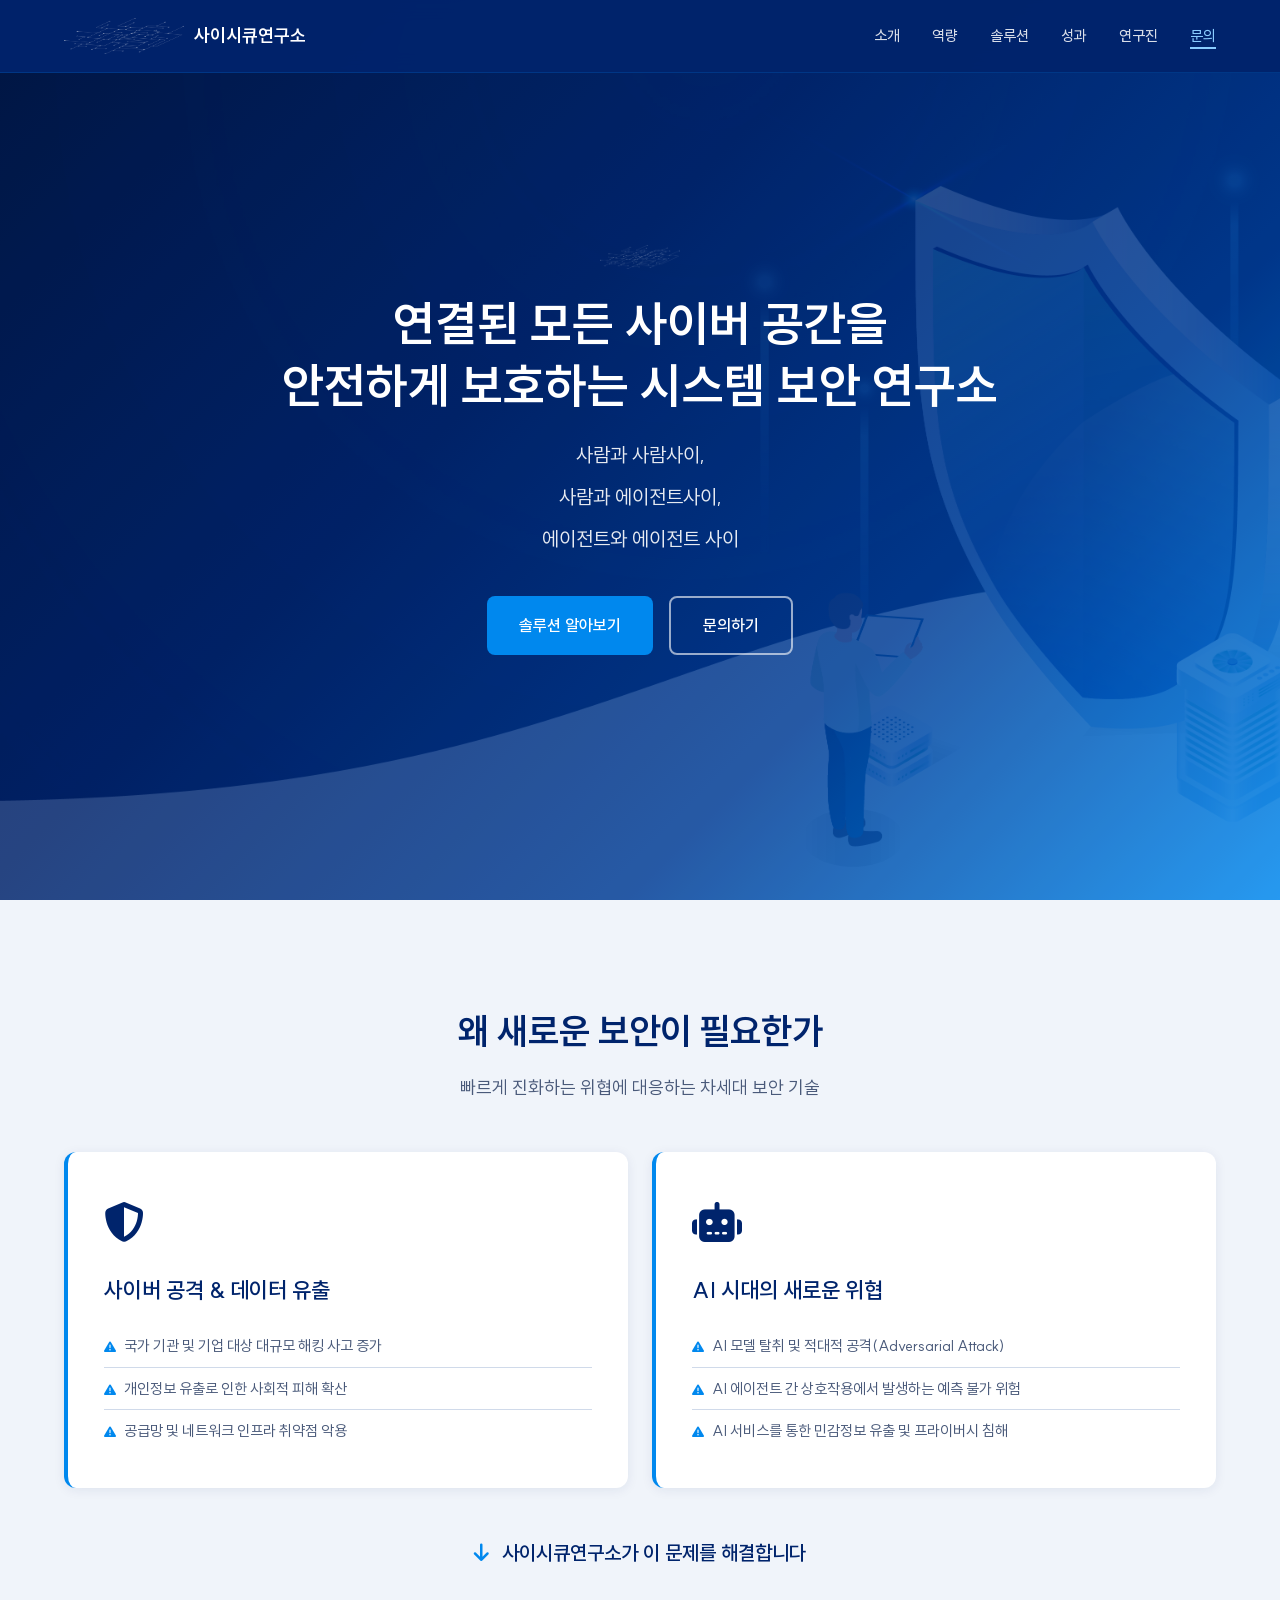
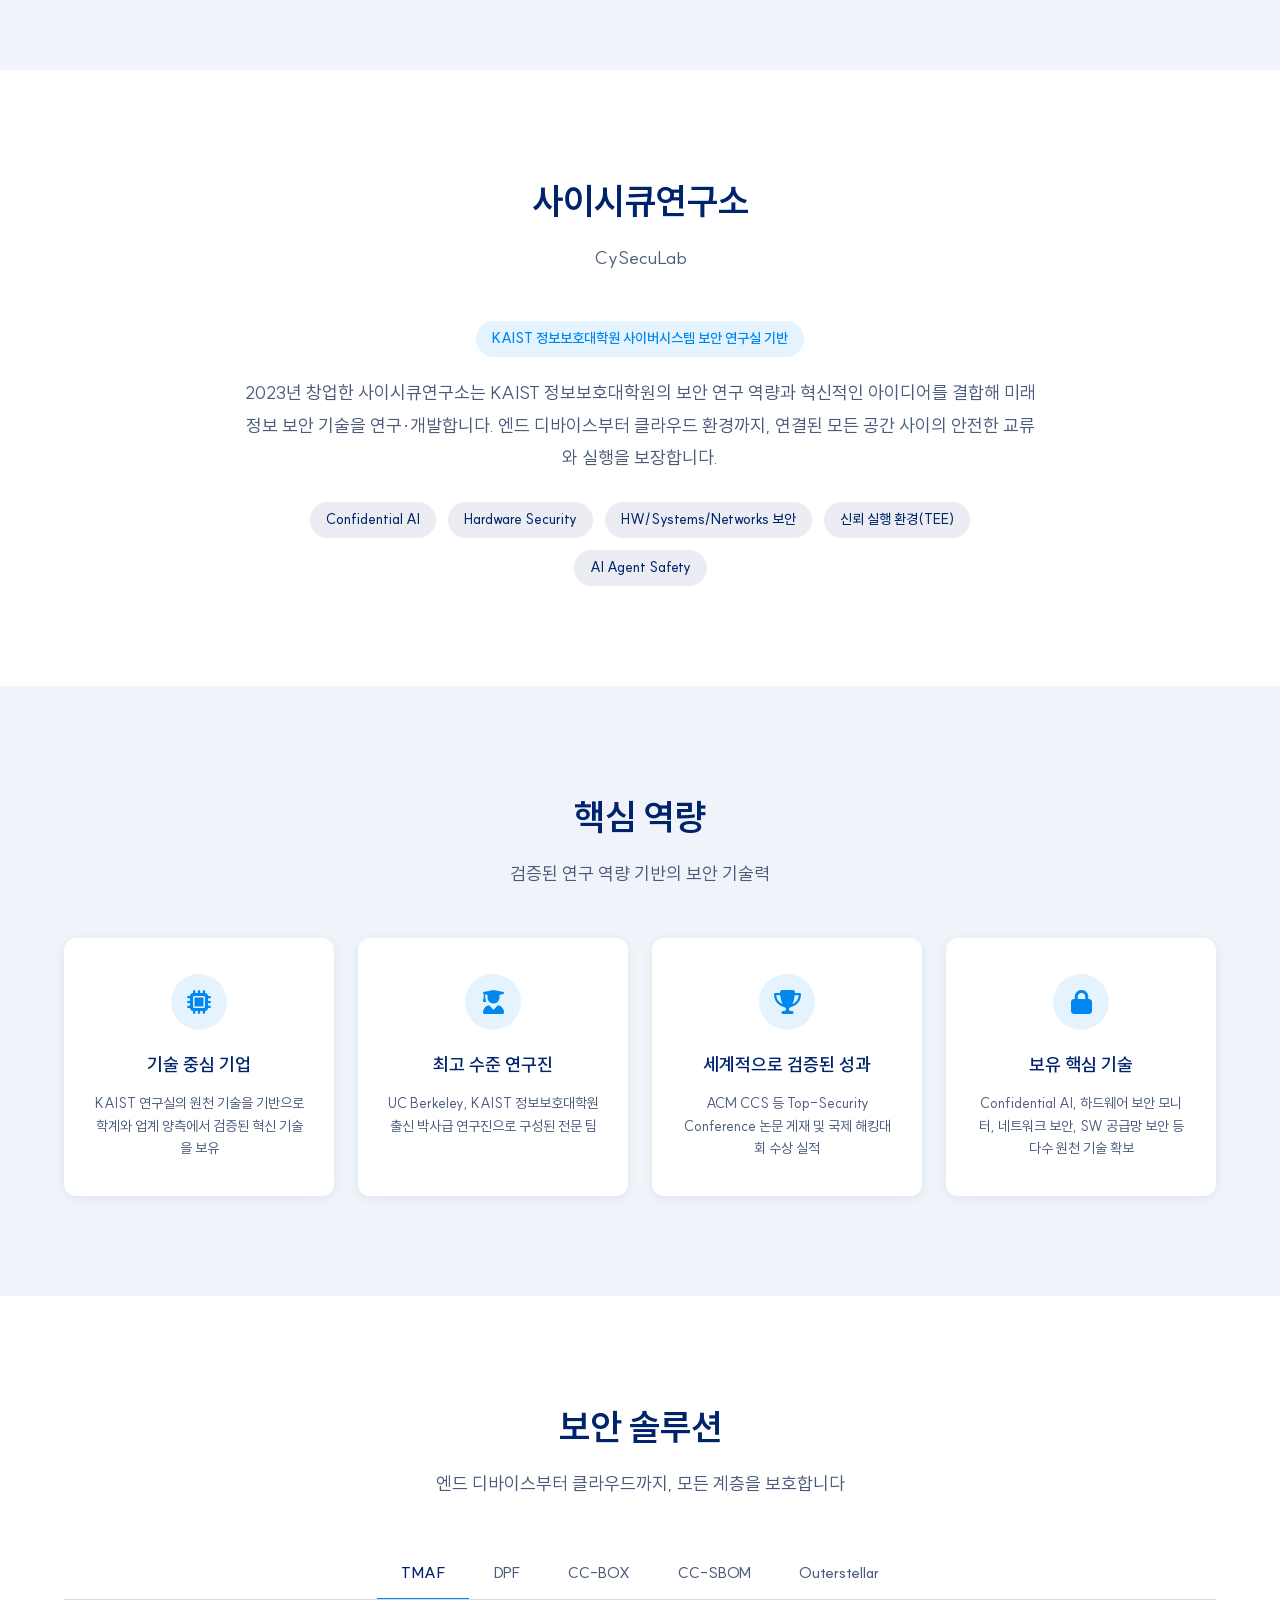
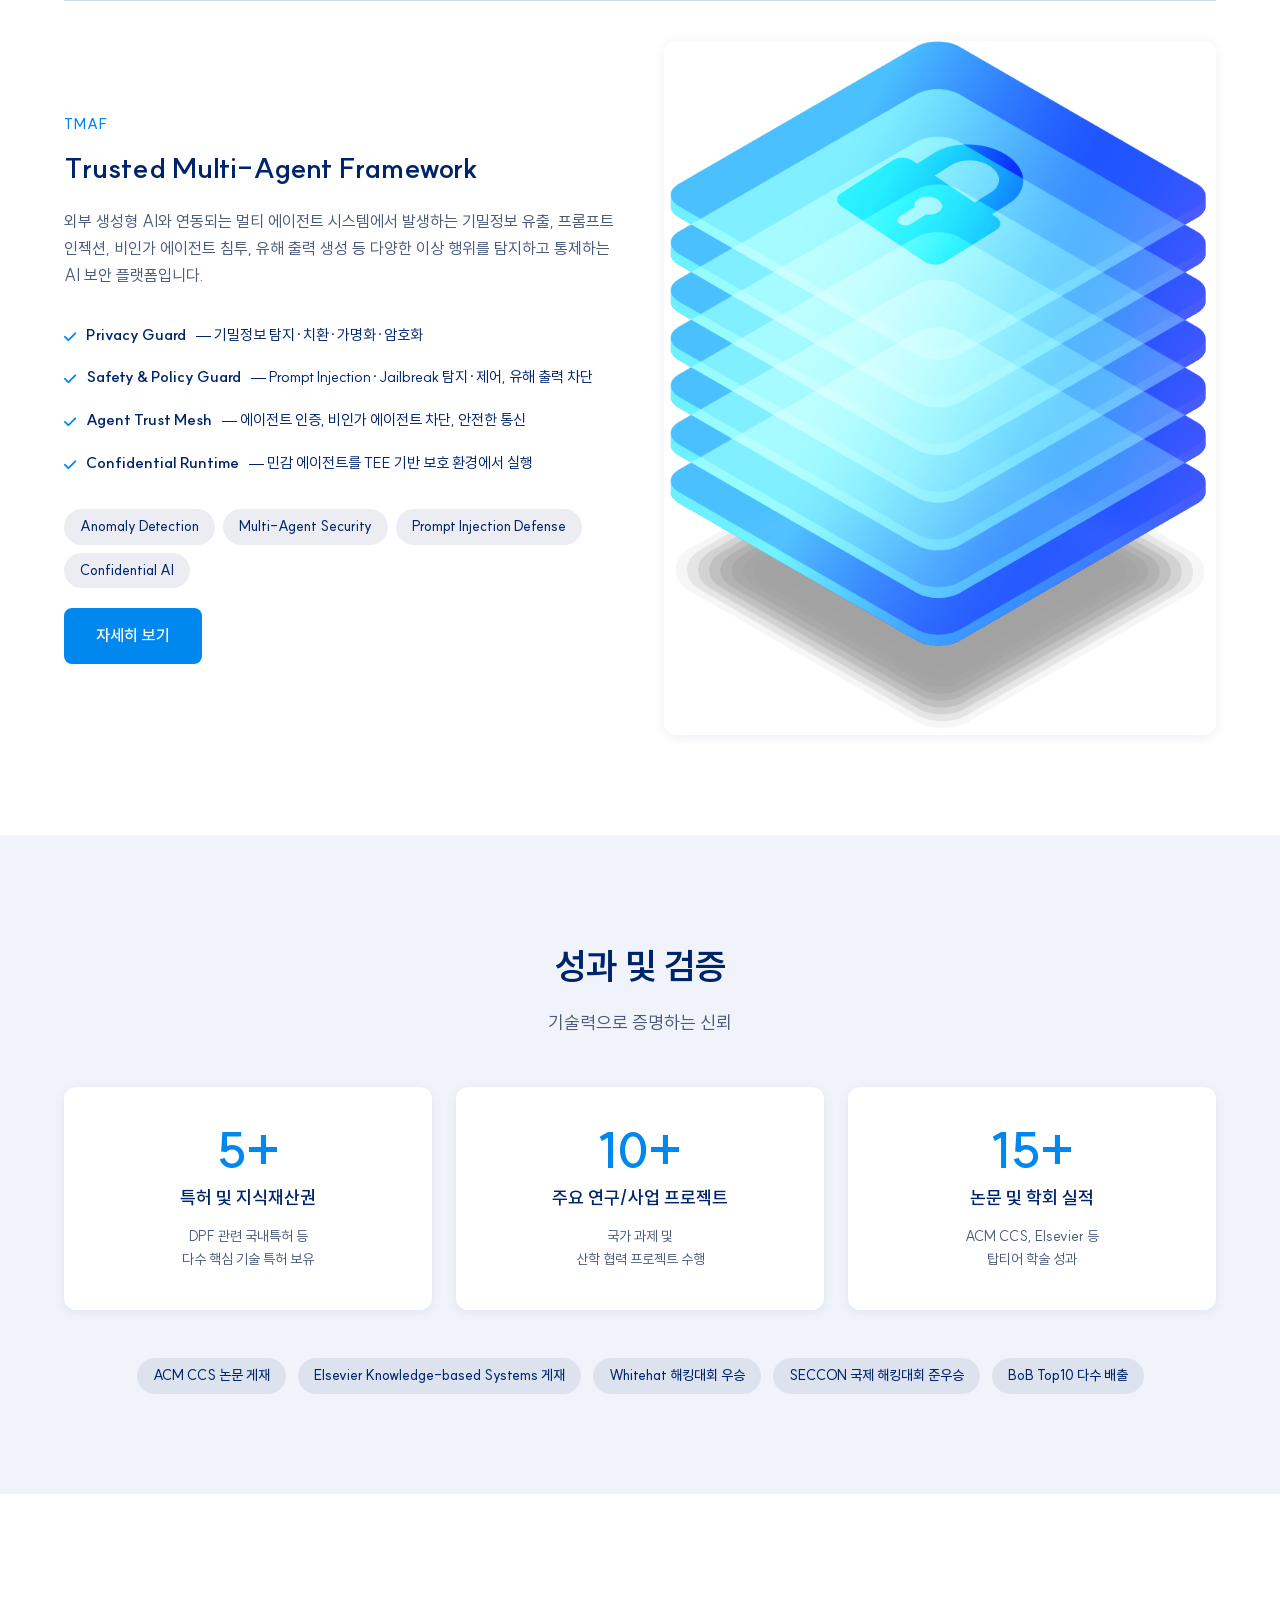
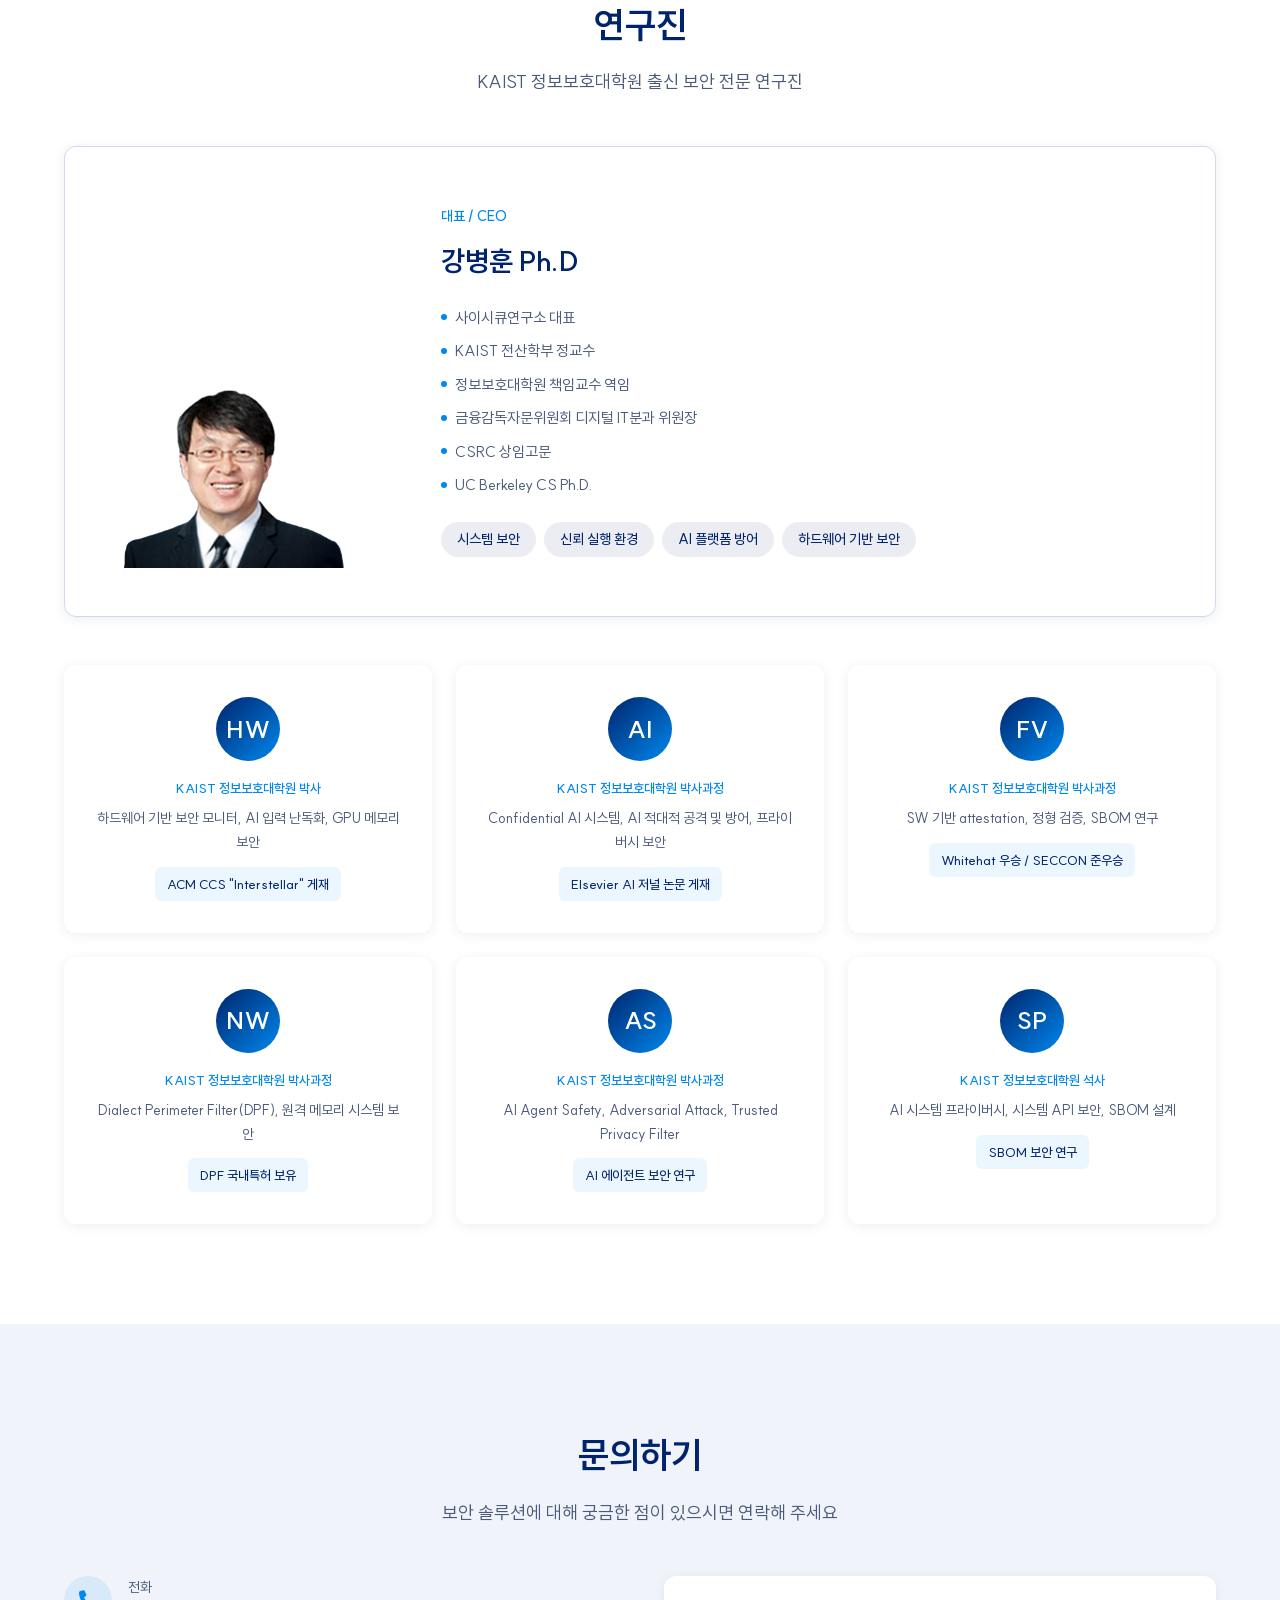
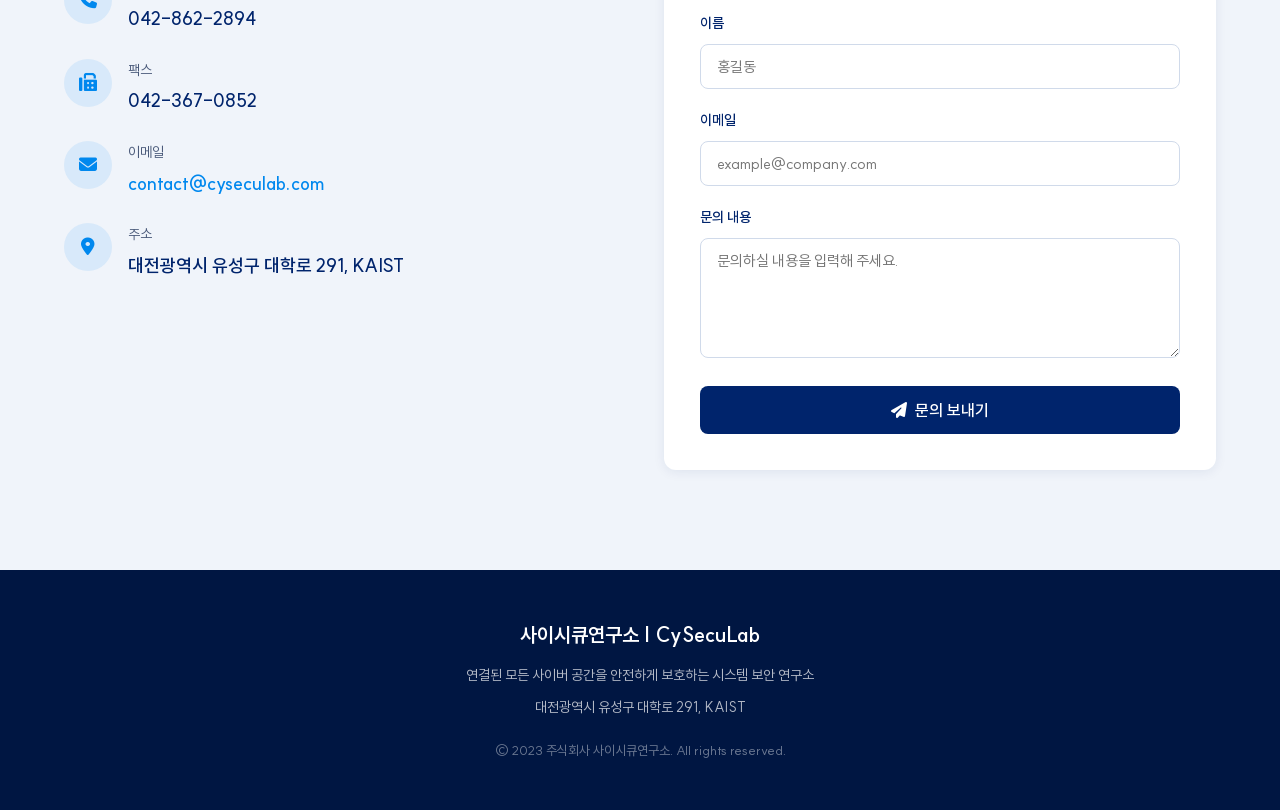
==== commit a4b43aed: "fix: ppt.html에 PPT 원본 흰색 로고 적용 반투명 배경 workaround 제거, 원본 흰색 로고(logo-white.png) 사용  Co-Authored-By: Cl" ====
--- a/ppt.html
+++ b/ppt.html
@@ -15,7 +15,7 @@
   <nav class="nav">
     <div class="nav__inner">
       <a href="#" class="nav__logo">
-        <img src="assets/images/logo.png" alt="CySecuLab">
+        <img src="assets/images/logo-white.png" alt="CySecuLab">
         <span class="nav__logo-text">사이시큐연구소</span>
       </a>
       <ul class="nav__links">
@@ -38,7 +38,7 @@
   <section class="hero">
     <div class="hero__bg"></div>
     <div class="hero__content">
-      <img src="assets/images/logo.png" alt="CySecuLab" class="hero__logo">
+      <img src="assets/images/logo-white.png" alt="CySecuLab" class="hero__logo">
       <h1 class="hero__title">연결된 모든 사이버 공간을<br>안전하게 보호하는 시스템 보안 연구소</h1>
       <div class="hero__taglines">
         <p class="hero__tagline">사람과 사람사이,</p>
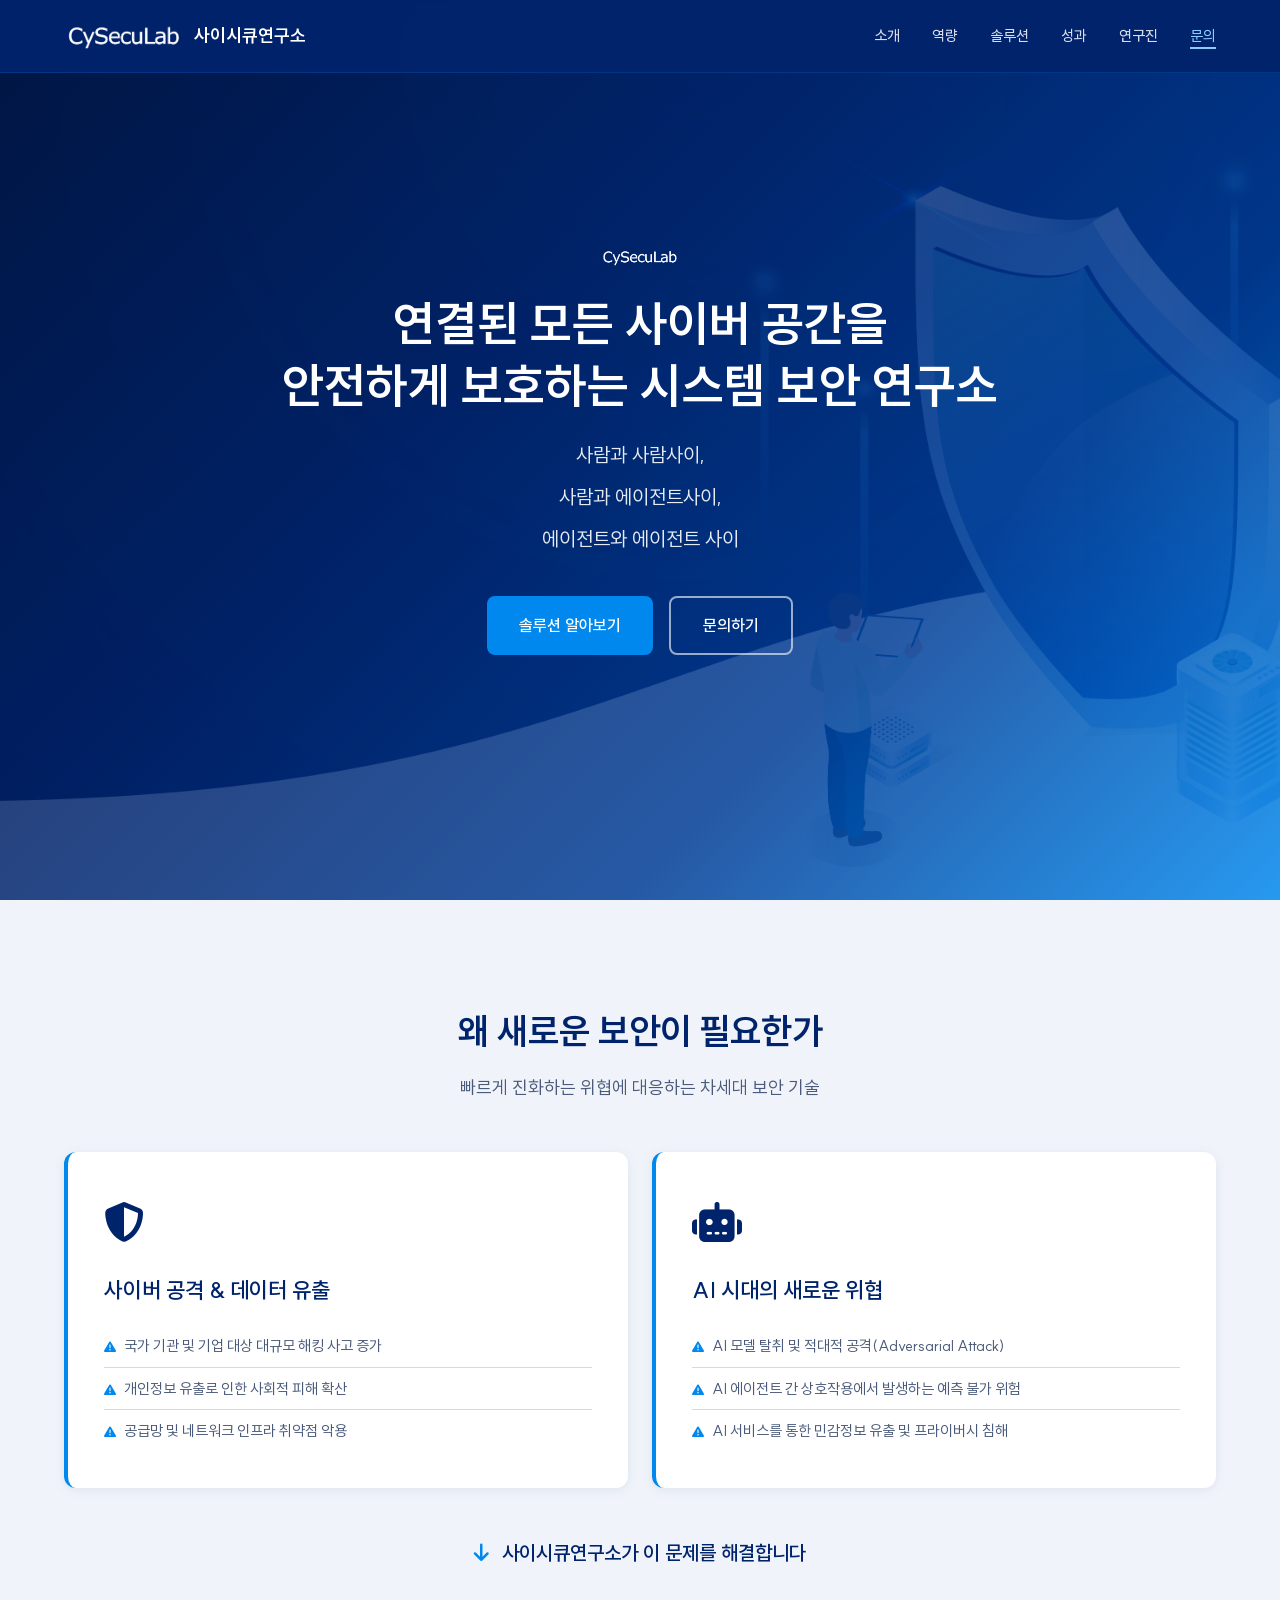
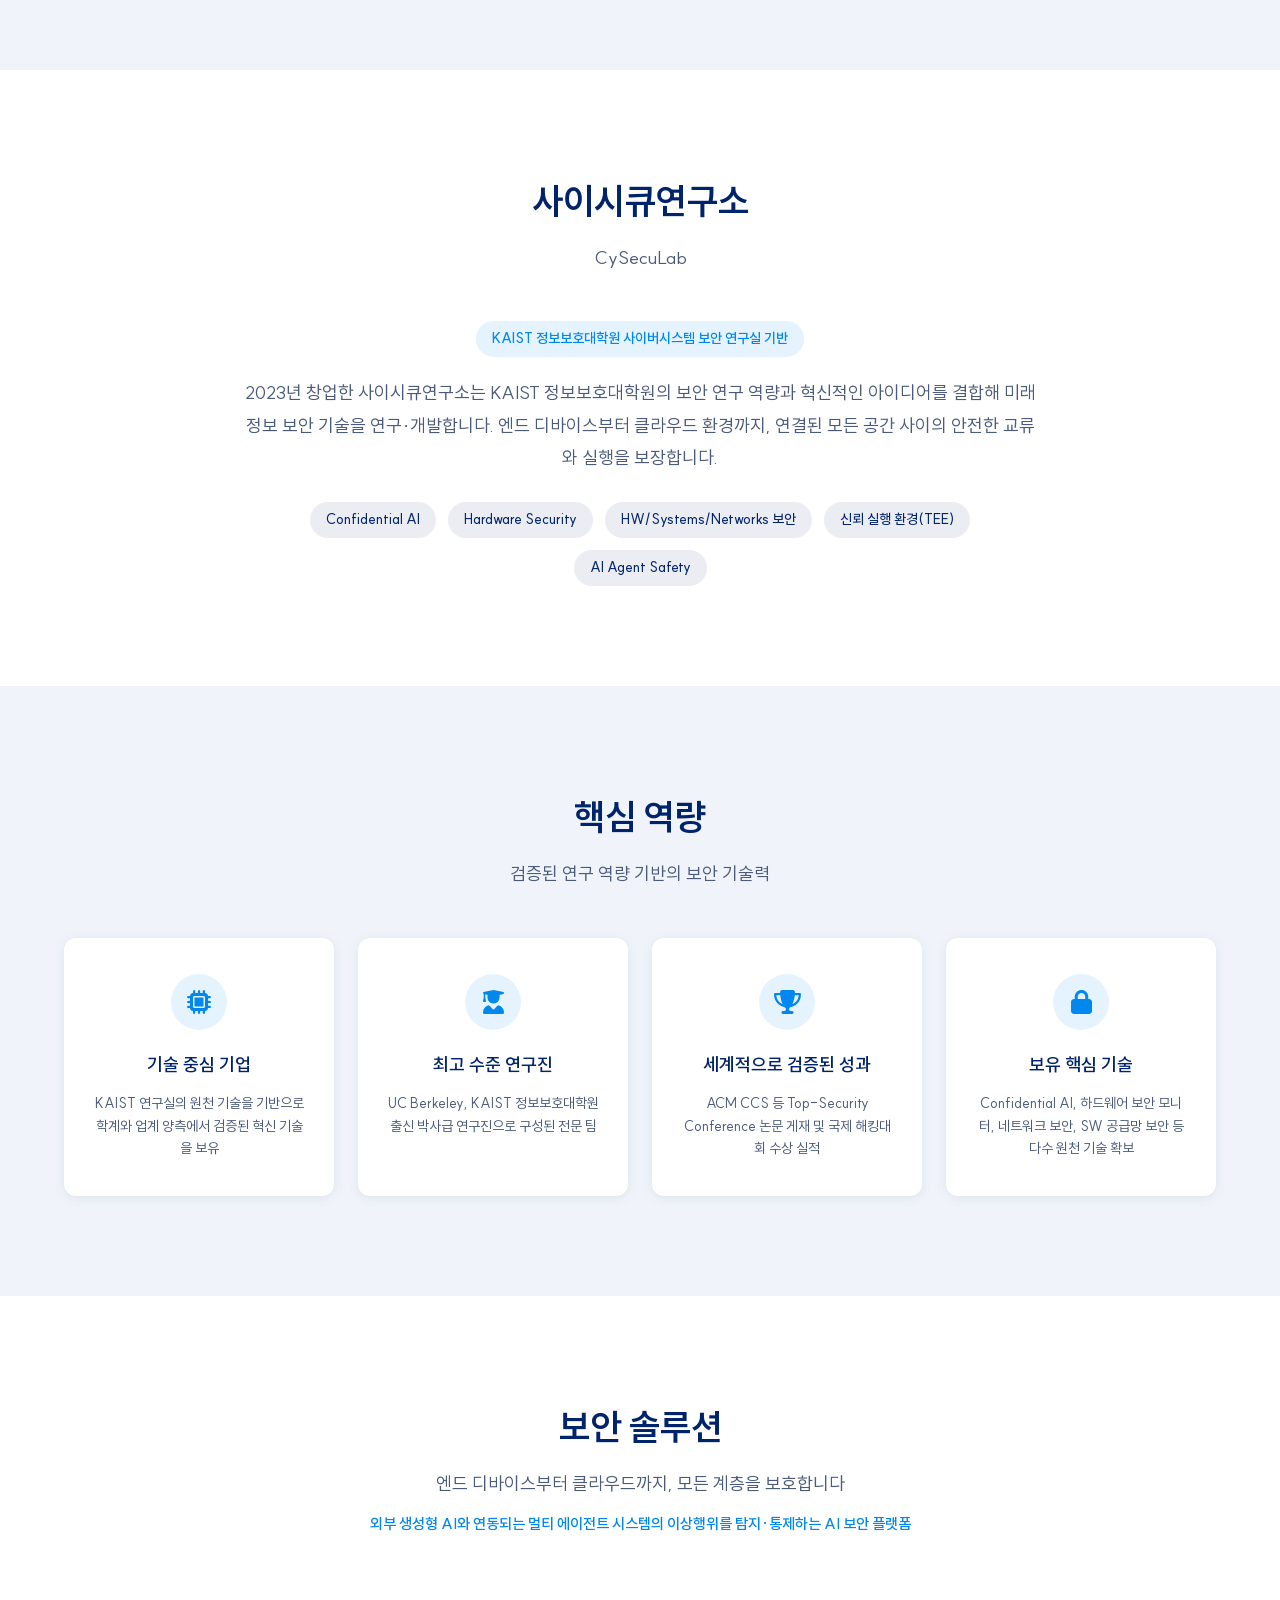
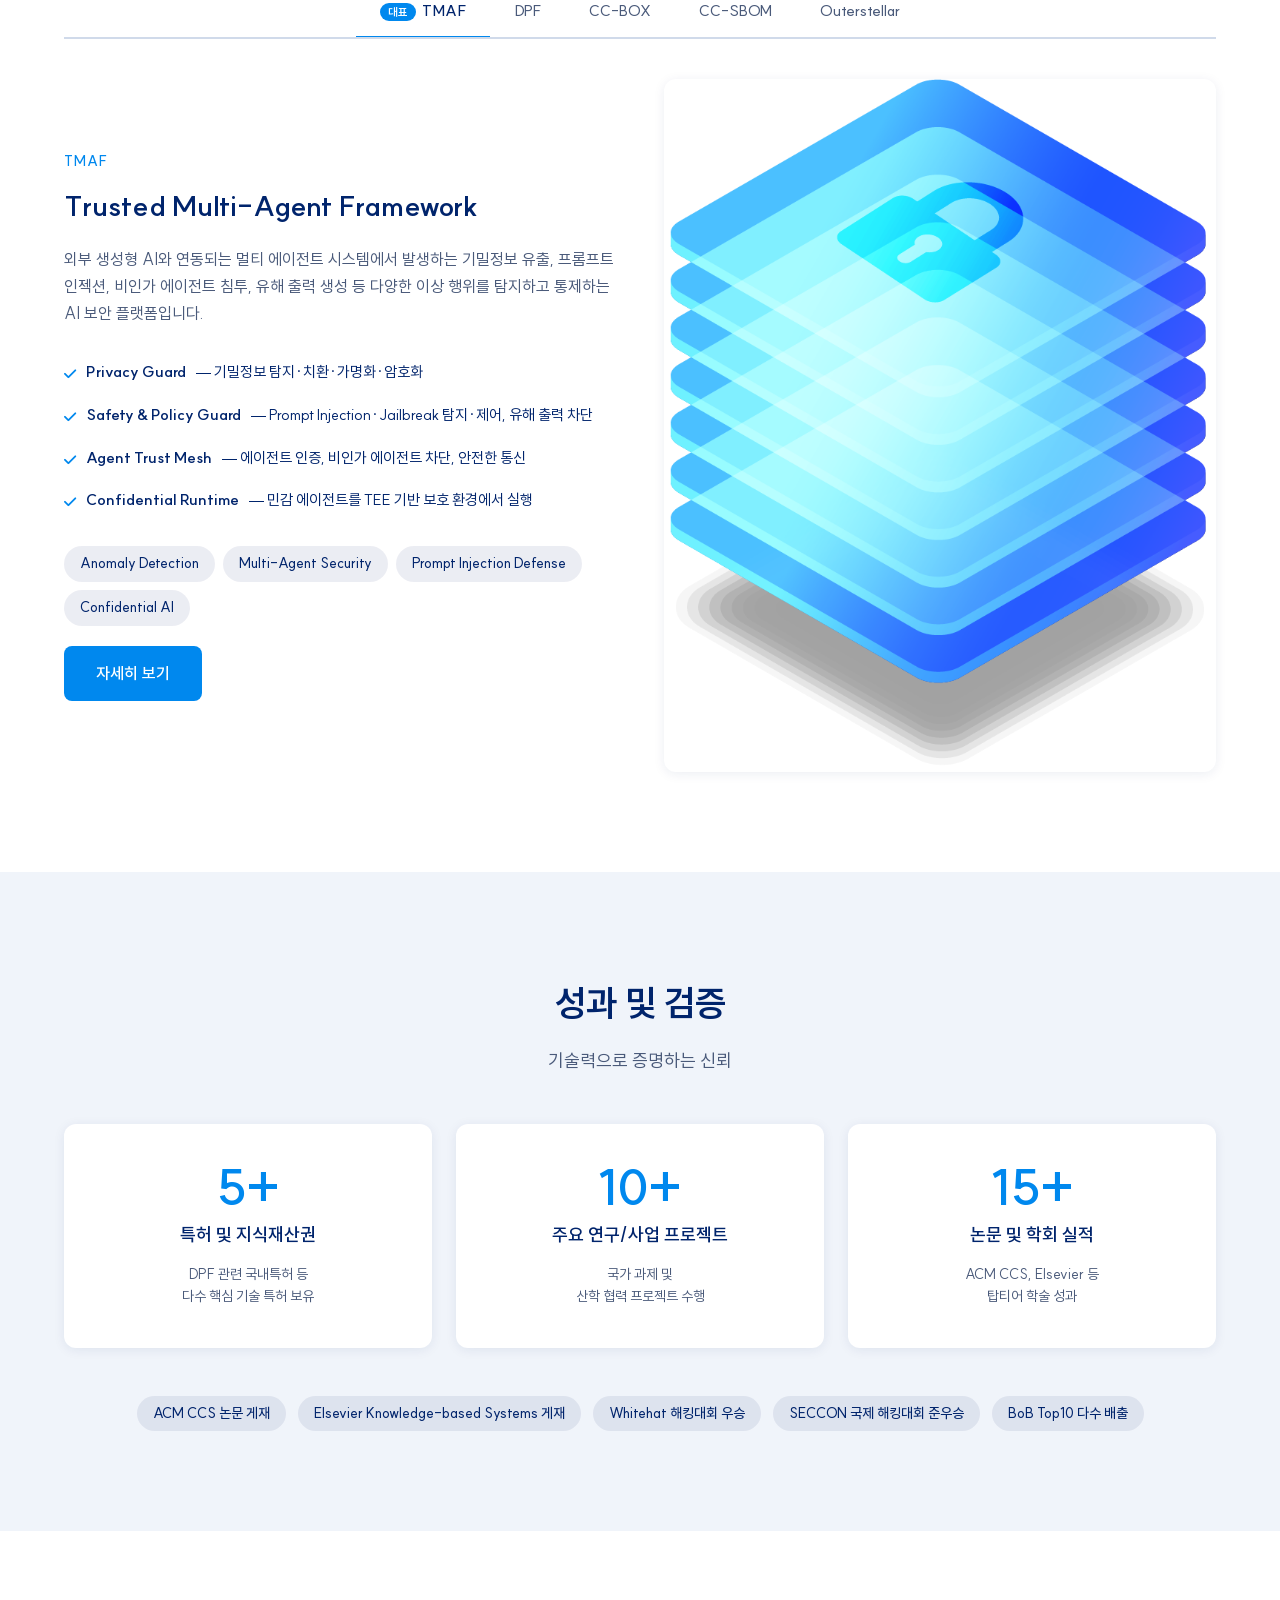
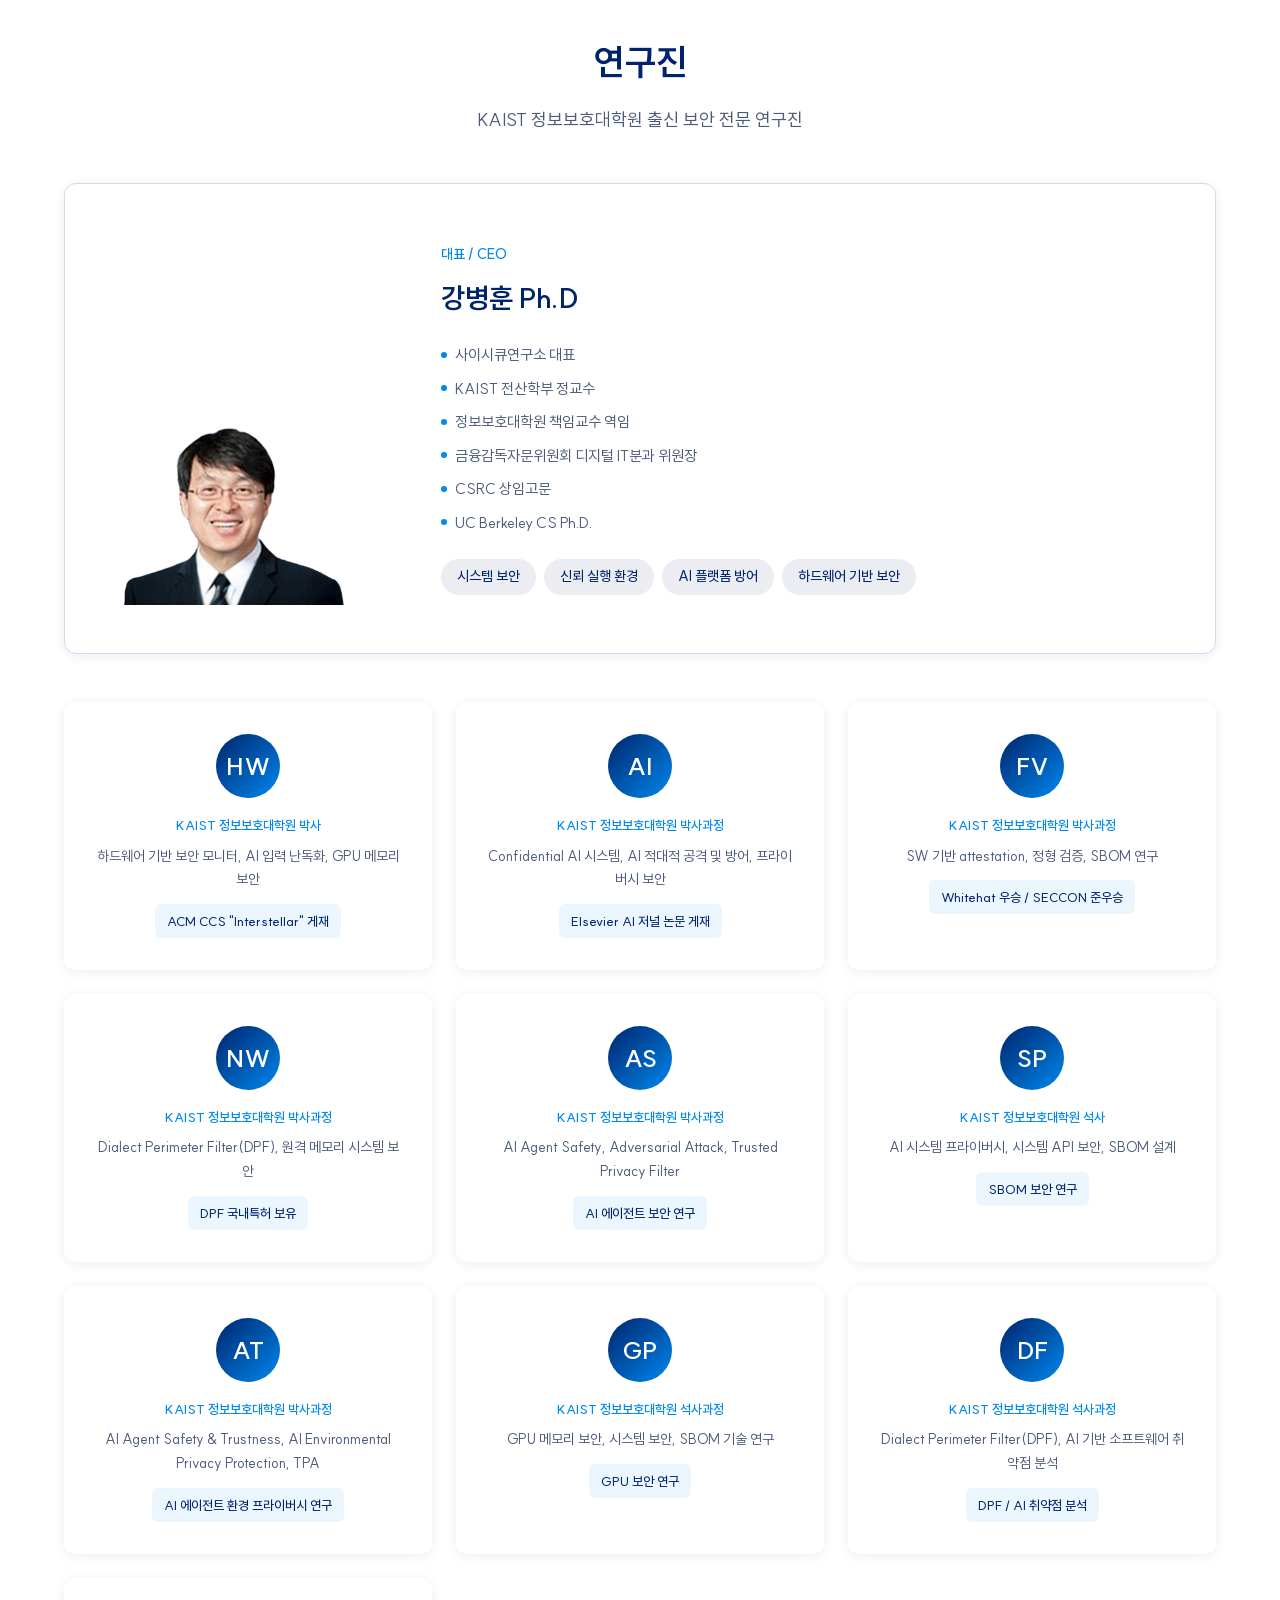
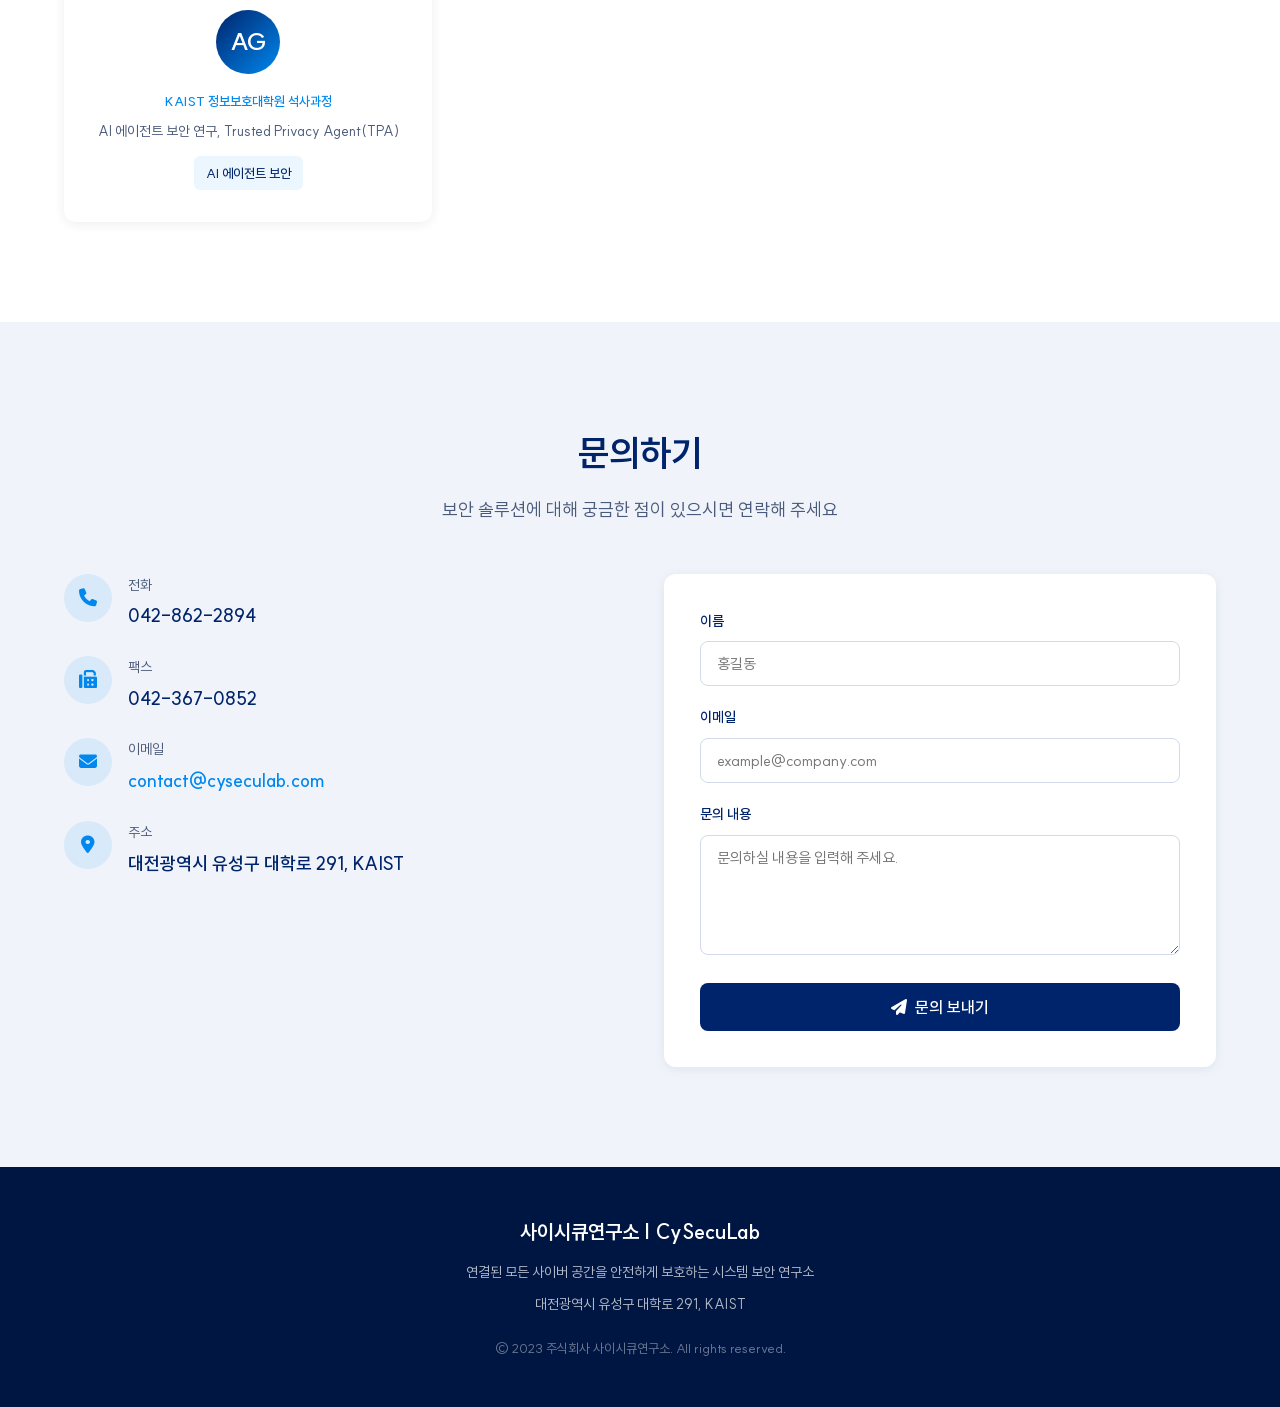
==== commit deeda5e9: "feat: 팀원 추가, 네비 통일, favicon, TMAF UX 개선 - 팀원 4명 추가 (AT, GP, DF, AG) — PPT 슬라이드 6 기준 완성 - 솔루션 상세페이지 네" ====
--- a/ppt.html
+++ b/ppt.html
@@ -7,6 +7,7 @@
   <meta name="description" content="KAIST 정보보호대학원 기반 시스템 보안 연구소. Confidential AI, Hardware Security, 네트워크 보안 솔루션을 제공합니다.">
   <link rel="stylesheet" href="https://cdnjs.cloudflare.com/ajax/libs/font-awesome/6.5.1/css/all.min.css">
   <link rel="stylesheet" href="style.css">
+  <link rel="icon" type="image/png" href="assets/images/logo.png">
   <link rel="stylesheet" href="ppt-style.css">
 </head>
 <body>
@@ -149,9 +150,10 @@
       <div class="section__header fade-up">
         <h2 class="section__title">보안 솔루션</h2>
         <p class="section__subtitle">엔드 디바이스부터 클라우드까지, 모든 계층을 보호합니다</p>
+        <p style="font-size:15px;color:var(--accent);font-weight:600;margin-top:12px;">외부 생성형 AI와 연동되는 멀티 에이전트 시스템의 이상행위를 탐지·통제하는 AI 보안 플랫폼</p>
       </div>
       <div class="solutions__tabs fade-up">
-        <button class="solutions__tab active" data-target="sol-tmaf">TMAF</button>
+        <button class="solutions__tab active" data-target="sol-tmaf"><span style="background:var(--accent);color:#fff;font-size:11px;padding:2px 8px;border-radius:10px;margin-right:6px;font-weight:700;">대표</span>TMAF</button>
         <button class="solutions__tab" data-target="sol-dpf">DPF</button>
         <button class="solutions__tab" data-target="sol-ccbox">CC-BOX</button>
         <button class="solutions__tab" data-target="sol-ccsbom">CC-SBOM</button>
@@ -303,7 +305,7 @@
       <!-- Mobile Accordion -->
       <div class="solutions__accordion">
         <div class="accordion-item">
-          <button class="accordion-trigger"><span>TMAF - Trusted Multi-Agent Framework</span><i class="fa-solid fa-chevron-down accordion-trigger__icon"></i></button>
+          <button class="accordion-trigger"><span><span style="background:var(--accent);color:#fff;font-size:11px;padding:2px 8px;border-radius:10px;margin-right:6px;font-weight:700;">대표</span>TMAF</span><i class="fa-solid fa-chevron-down accordion-trigger__icon"></i></button>
           <div class="accordion-content"><div class="accordion-content__inner">
             <p class="solution-detail__desc">멀티 AI 에이전트 환경에서 프라이버시·안전성·신뢰성을 통합 보장하는 올인원 보안 프레임워크입니다.</p>
             <ul class="solution-detail__features"><li>Privacy Guard — PII·기밀정보 자동 탐지 및 가명화</li><li>Safety & Policy Guard — 유해 입출력 차단 및 정책 준수</li><li>Agent Trust Mesh — 에이전트 간 상호 인증 및 권한 제어</li><li>Confidential Runtime — TEE 기반 모델·데이터 보호</li></ul>
@@ -311,7 +313,7 @@
           </div></div>
         </div>
         <div class="accordion-item">
-          <button class="accordion-trigger"><span>DPF - Dialect Perimeter Filter</span><i class="fa-solid fa-chevron-down accordion-trigger__icon"></i></button>
+          <button class="accordion-trigger"><span>DPF</span><i class="fa-solid fa-chevron-down accordion-trigger__icon"></i></button>
           <div class="accordion-content"><div class="accordion-content__inner">
             <p class="solution-detail__desc">Dialect 기반 통신 체계를 활용한 차세대 네트워크 보안 시스템입니다.</p>
             <ul class="solution-detail__features"><li>Dialect 기반 제로 트러스트 구현</li><li>IoT 환경 네트워크 보안</li><li>커널 레벨 네트워킹 보안</li></ul>
@@ -319,7 +321,7 @@
           </div></div>
         </div>
         <div class="accordion-item">
-          <button class="accordion-trigger"><span>CC-BOX - Confidential Computing Platform</span><i class="fa-solid fa-chevron-down accordion-trigger__icon"></i></button>
+          <button class="accordion-trigger"><span>CC-BOX</span><i class="fa-solid fa-chevron-down accordion-trigger__icon"></i></button>
           <div class="accordion-content"><div class="accordion-content__inner">
             <p class="solution-detail__desc">연산 중인 데이터까지 안전하게 보호하는 기밀성 보장 보안 플랫폼입니다.</p>
             <ul class="solution-detail__features"><li>연산 중 데이터 보호</li><li>금융/의료 규제 준수</li><li>지적 재산(IP) 보호</li></ul>
@@ -327,7 +329,7 @@
           </div></div>
         </div>
         <div class="accordion-item">
-          <button class="accordion-trigger"><span>CC-SBOM - Confidential Computing SBOM</span><i class="fa-solid fa-chevron-down accordion-trigger__icon"></i></button>
+          <button class="accordion-trigger"><span>CC-SBOM</span><i class="fa-solid fa-chevron-down accordion-trigger__icon"></i></button>
           <div class="accordion-content"><div class="accordion-content__inner">
             <p class="solution-detail__desc">CC-BOX와 연계하여 SBOM 생성을 지원하는 보안 솔루션입니다.</p>
             <ul class="solution-detail__features"><li>기밀정보 유출 방지</li><li>실시간 취약점 관리</li><li>규제 분야 특화</li></ul>
@@ -335,7 +337,7 @@
           </div></div>
         </div>
         <div class="accordion-item">
-          <button class="accordion-trigger"><span>Outerstellar - HW Safety Monitor</span><i class="fa-solid fa-chevron-down accordion-trigger__icon"></i></button>
+          <button class="accordion-trigger"><span>Outerstellar</span><i class="fa-solid fa-chevron-down accordion-trigger__icon"></i></button>
           <div class="accordion-content"><div class="accordion-content__inner">
             <p class="solution-detail__desc">하드웨어 기반 명령어 흐름 모니터링으로 시스템 무결성을 보장합니다.</p>
             <ul class="solution-detail__features"><li>하드웨어 수준 명령어 흐름 모니터링</li><li>OS 커널 무결성 검증</li><li>ACM CCS 검증 기술 기반</li></ul>
@@ -447,6 +449,30 @@
           <p class="team-card__field">AI 시스템 프라이버시, 시스템 API 보안, SBOM 설계</p>
           <span class="team-card__highlight">SBOM 보안 연구</span>
         </div>
+        <div class="team-card">
+          <div class="team-card__avatar">AT</div>
+          <p class="team-card__degree">KAIST 정보보호대학원 박사과정</p>
+          <p class="team-card__field">AI Agent Safety & Trustness, AI Environmental Privacy Protection, TPA</p>
+          <span class="team-card__highlight">AI 에이전트 환경 프라이버시 연구</span>
+        </div>
+        <div class="team-card">
+          <div class="team-card__avatar">GP</div>
+          <p class="team-card__degree">KAIST 정보보호대학원 석사과정</p>
+          <p class="team-card__field">GPU 메모리 보안, 시스템 보안, SBOM 기술 연구</p>
+          <span class="team-card__highlight">GPU 보안 연구</span>
+        </div>
+        <div class="team-card">
+          <div class="team-card__avatar">DF</div>
+          <p class="team-card__degree">KAIST 정보보호대학원 석사과정</p>
+          <p class="team-card__field">Dialect Perimeter Filter(DPF), AI 기반 소프트웨어 취약점 분석</p>
+          <span class="team-card__highlight">DPF / AI 취약점 분석</span>
+        </div>
+        <div class="team-card">
+          <div class="team-card__avatar">AG</div>
+          <p class="team-card__degree">KAIST 정보보호대학원 석사과정</p>
+          <p class="team-card__field">AI 에이전트 보안 연구, Trusted Privacy Agent(TPA)</p>
+          <span class="team-card__highlight">AI 에이전트 보안</span>
+        </div>
       </div>
     </div>
   </section>
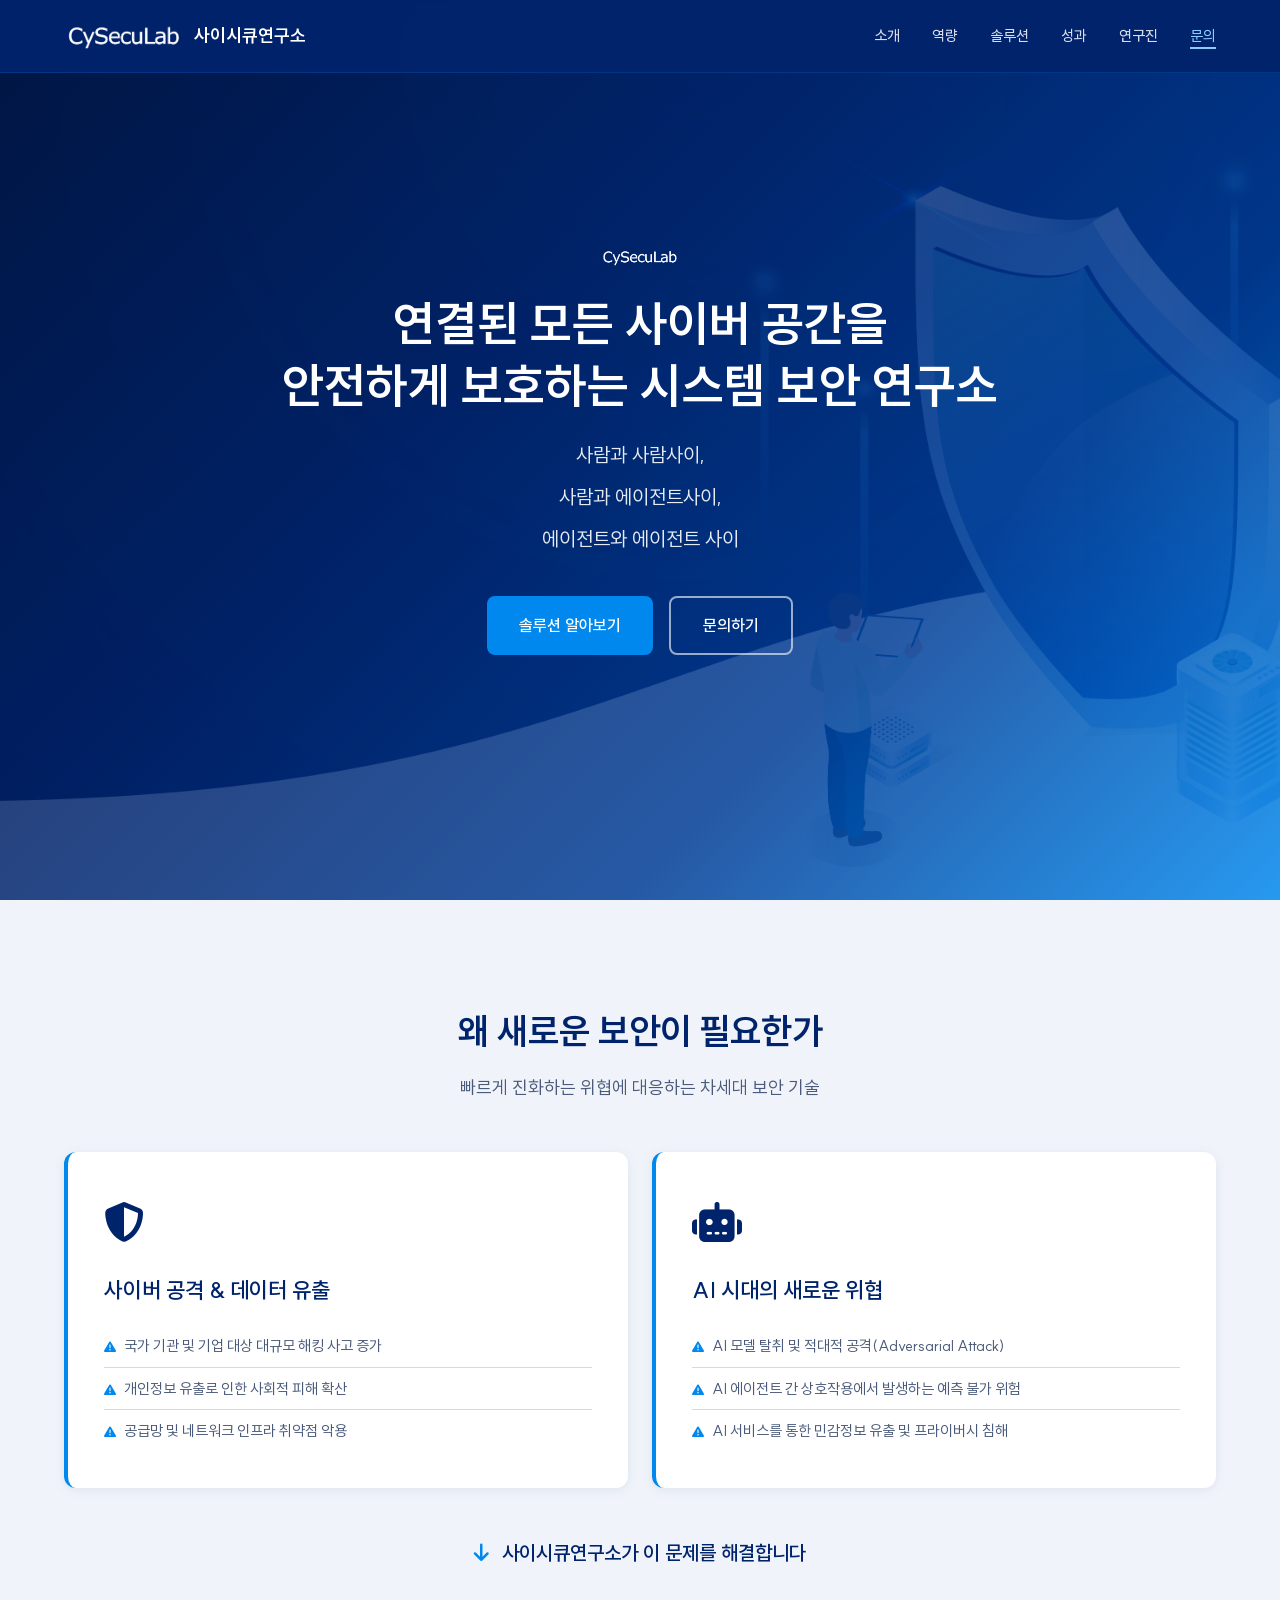
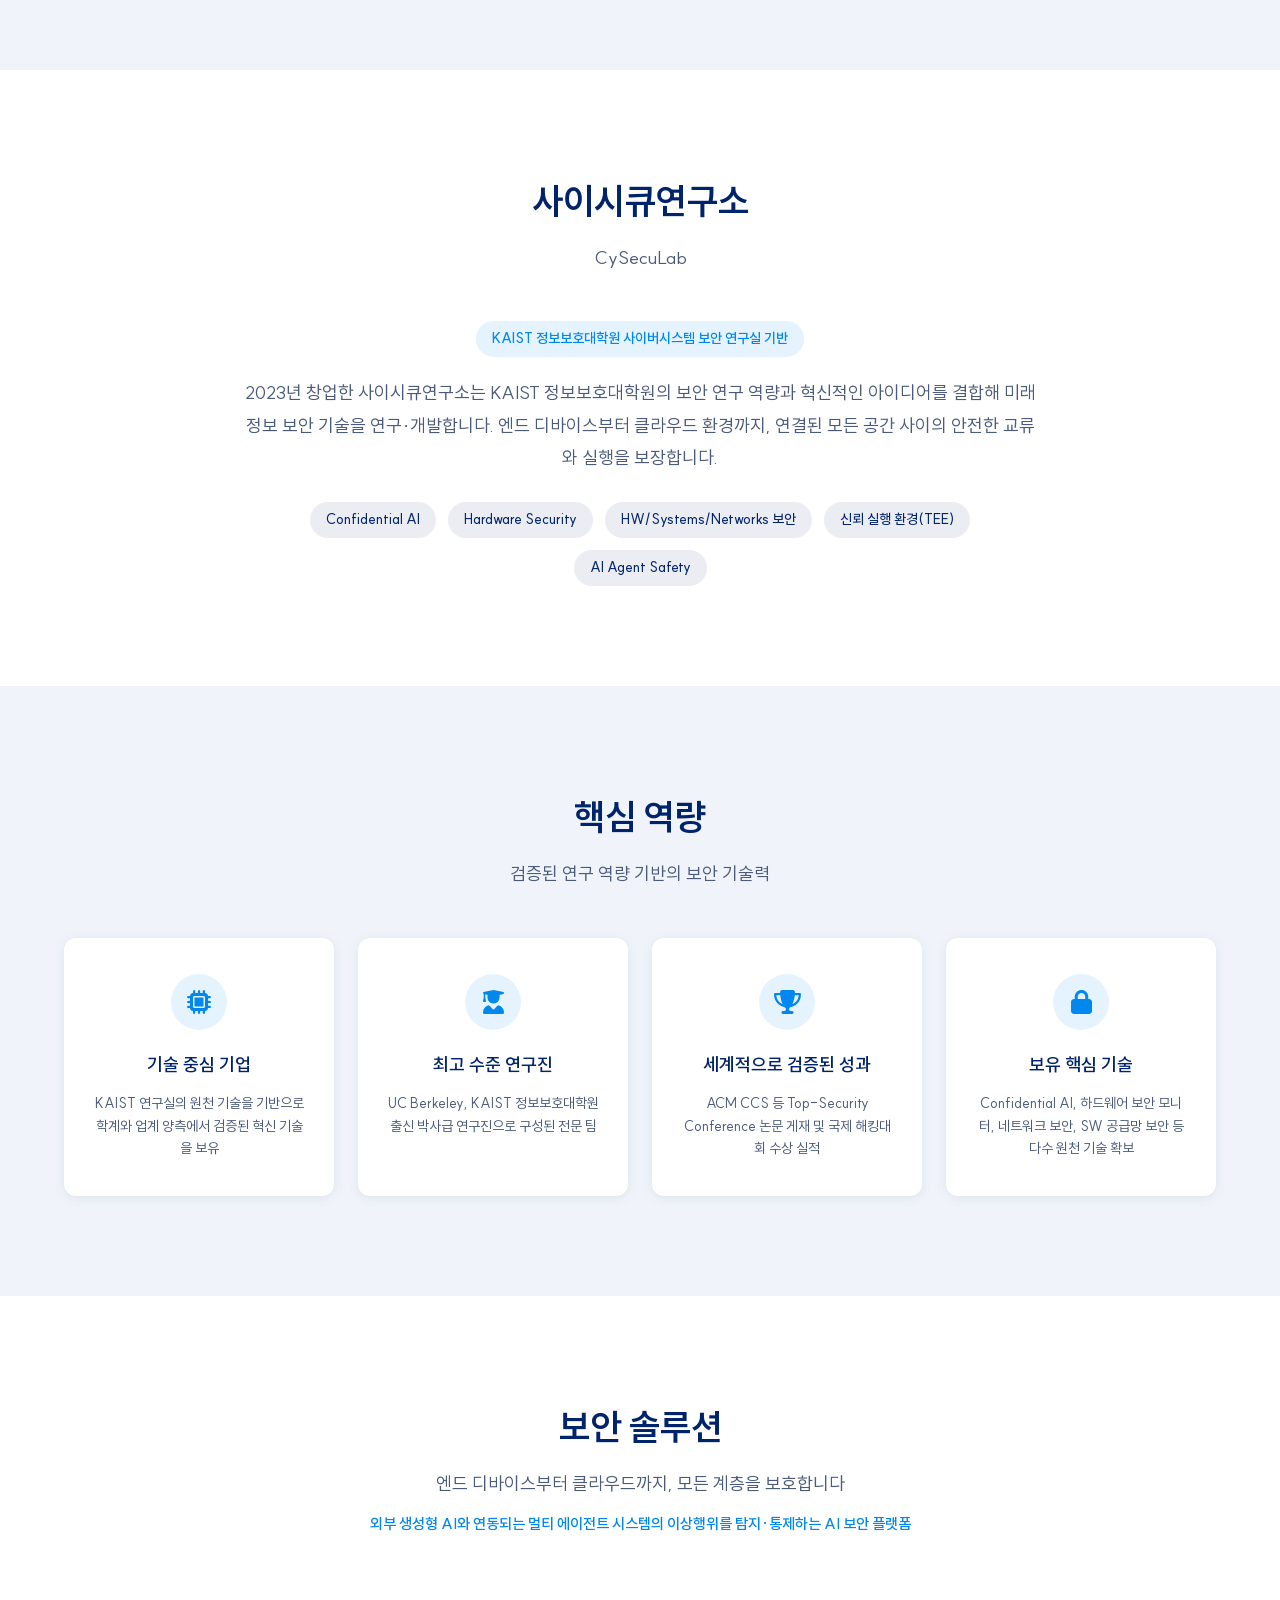
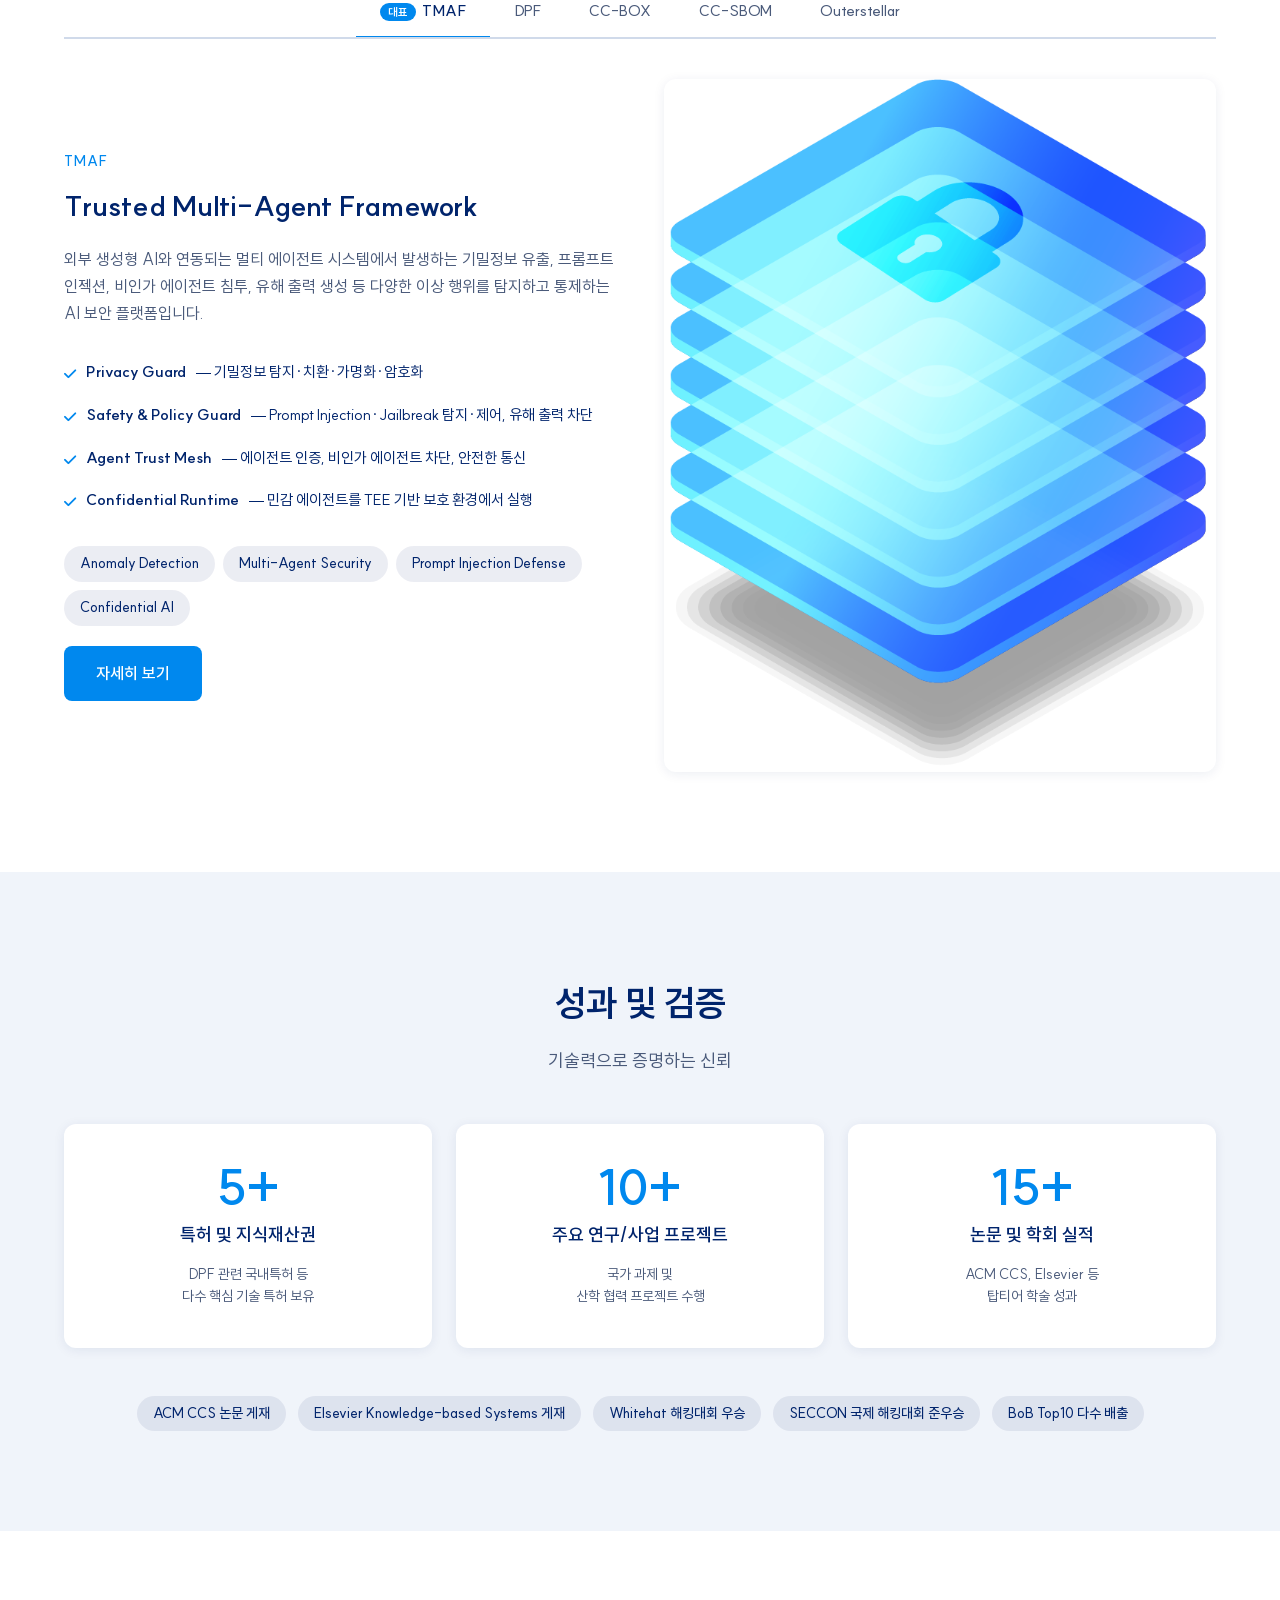
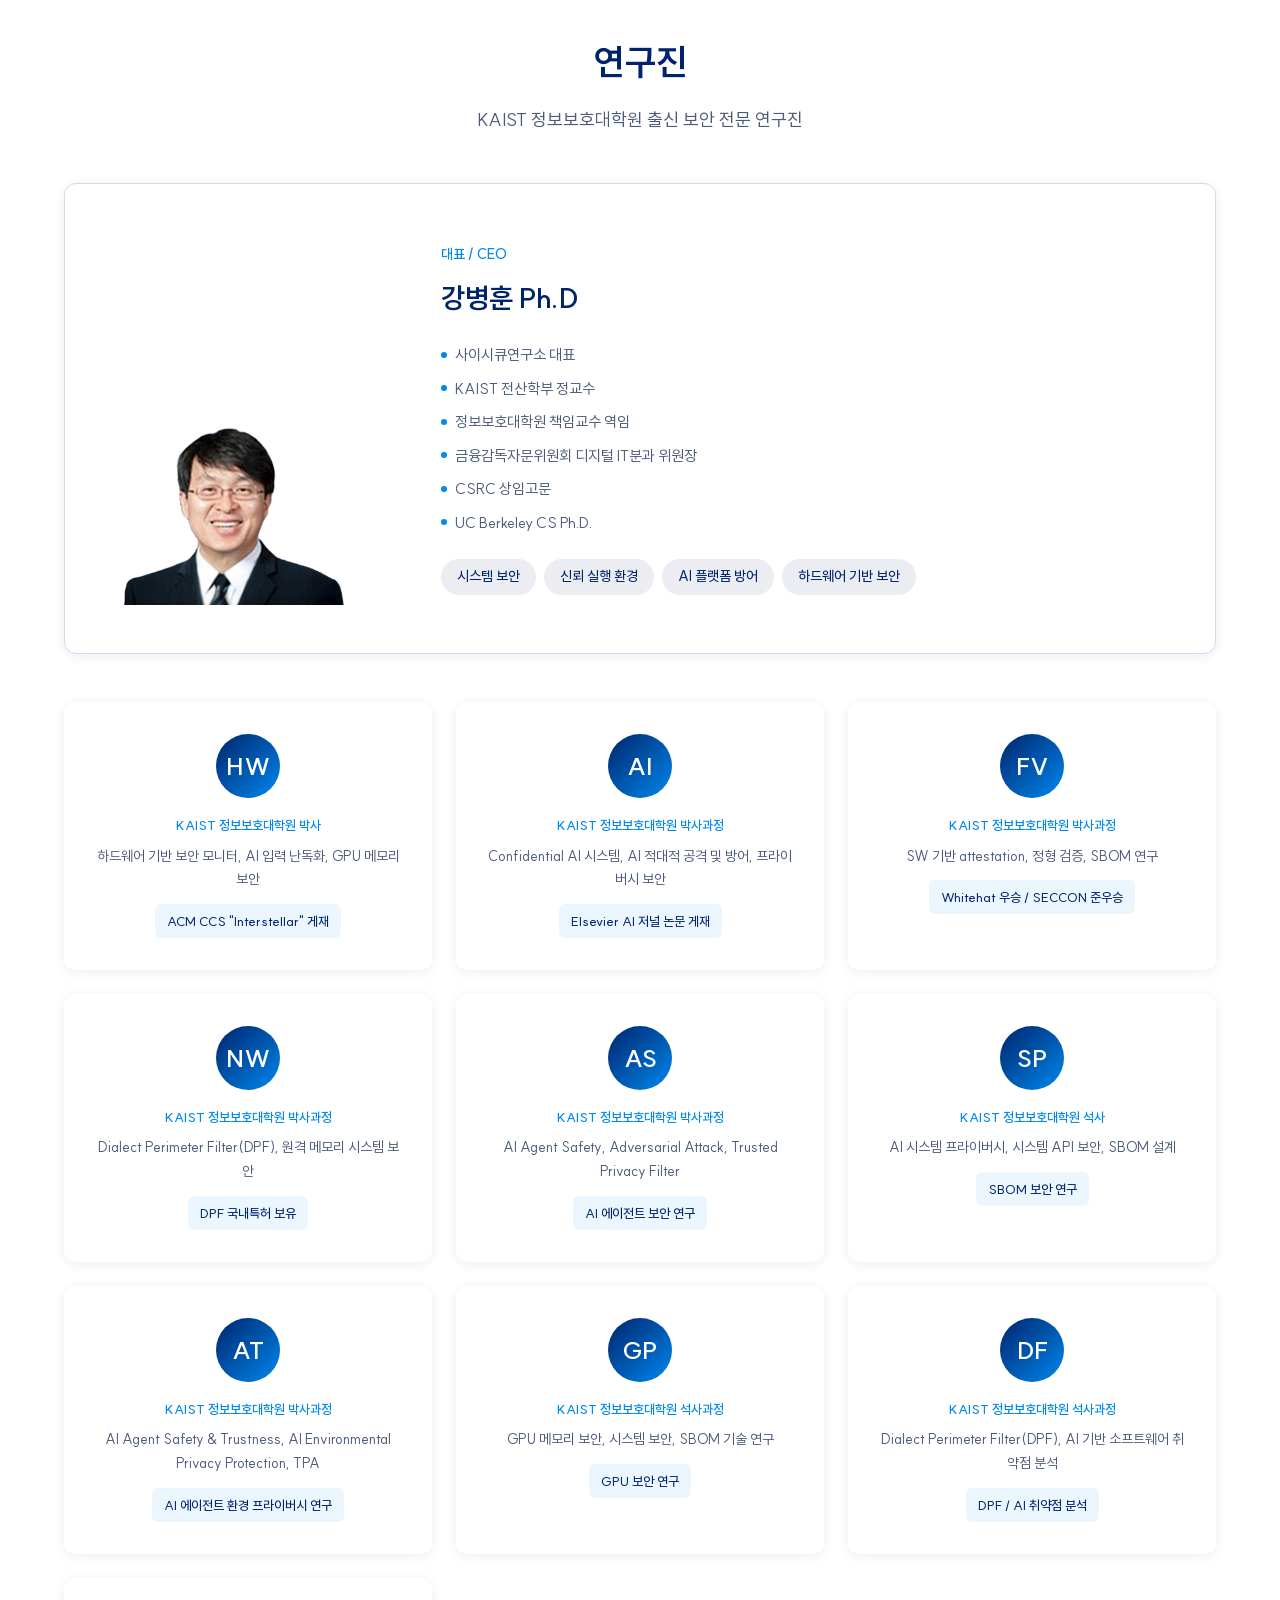
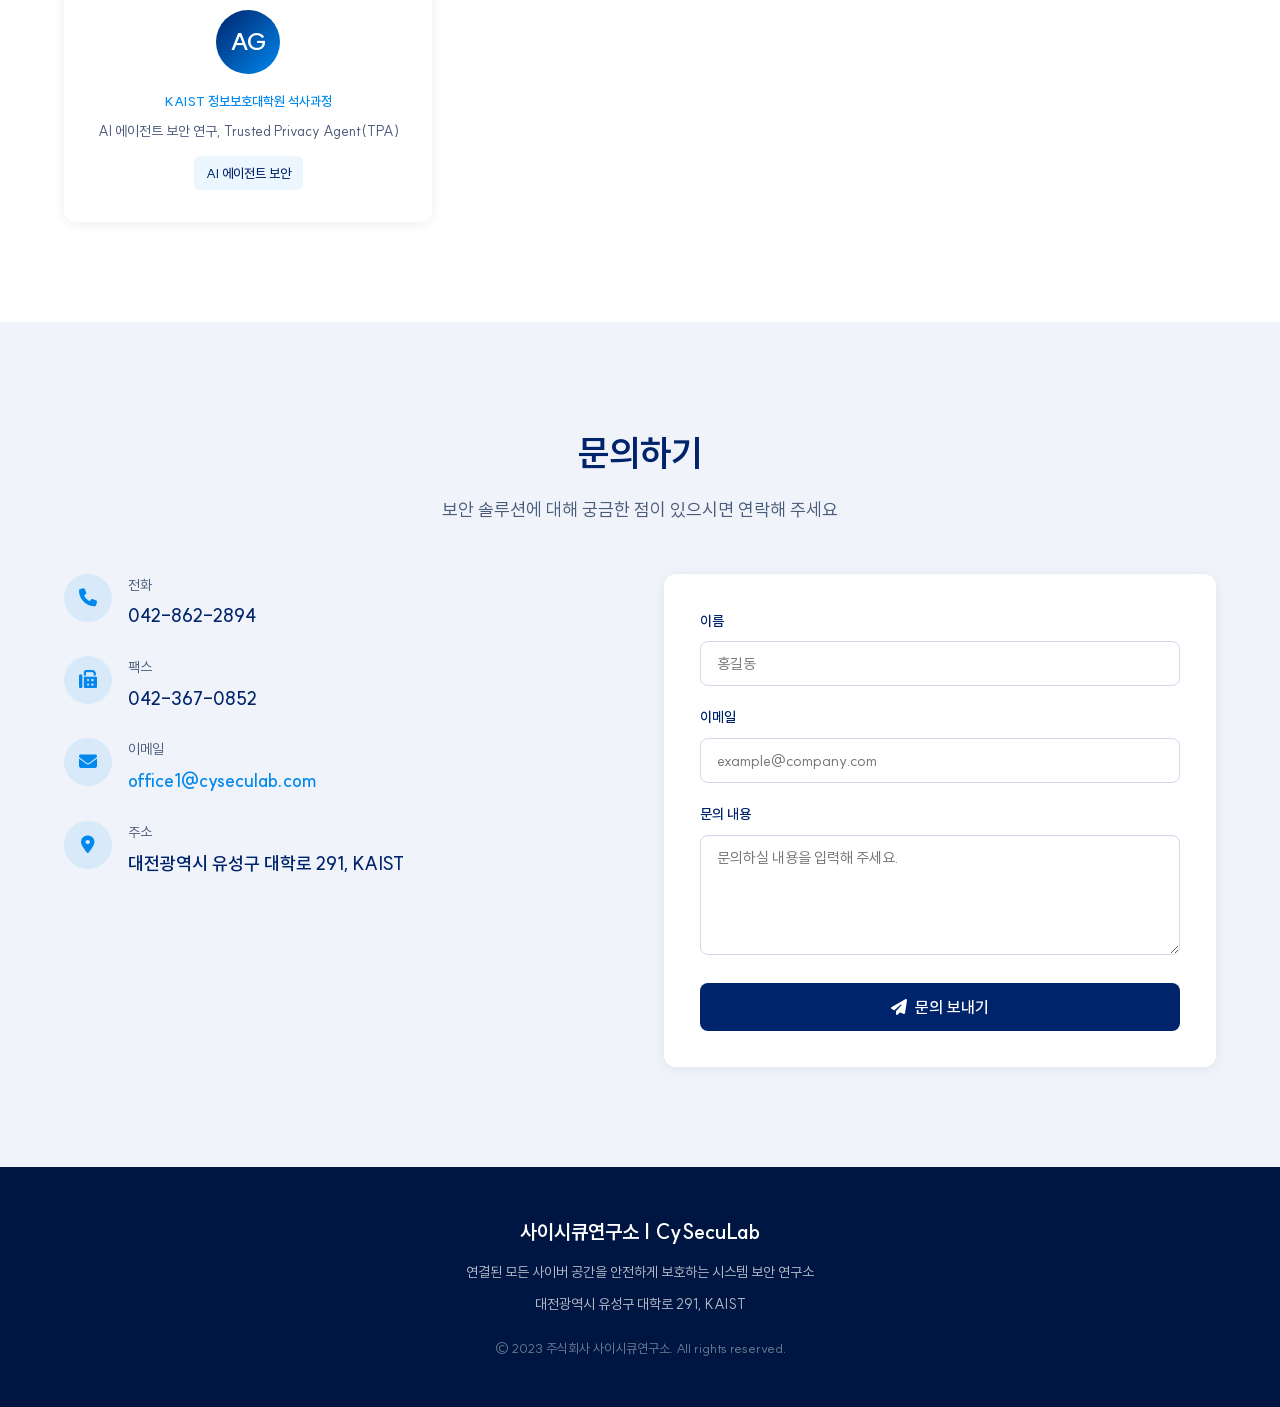
==== commit 32250a21: "fix: 이메일 주소 contact@ → office1@cyseculab.com 변경 Co-Authored-By: Claude Opus 4.6 <noreply@anthropic.c" ====
--- a/ppt.html
+++ b/ppt.html
@@ -496,7 +496,7 @@
           </div>
           <div class="contact-info__item">
             <div class="contact-info__icon"><i class="fa-solid fa-envelope"></i></div>
-            <div><p class="contact-info__label">이메일</p><p class="contact-info__value"><a href="mailto:contact@cyseculab.com">contact@cyseculab.com</a></p></div>
+            <div><p class="contact-info__label">이메일</p><p class="contact-info__value"><a href="mailto:office1@cyseculab.com">office1@cyseculab.com</a></p></div>
           </div>
           <div class="contact-info__item">
             <div class="contact-info__icon"><i class="fa-solid fa-location-dot"></i></div>
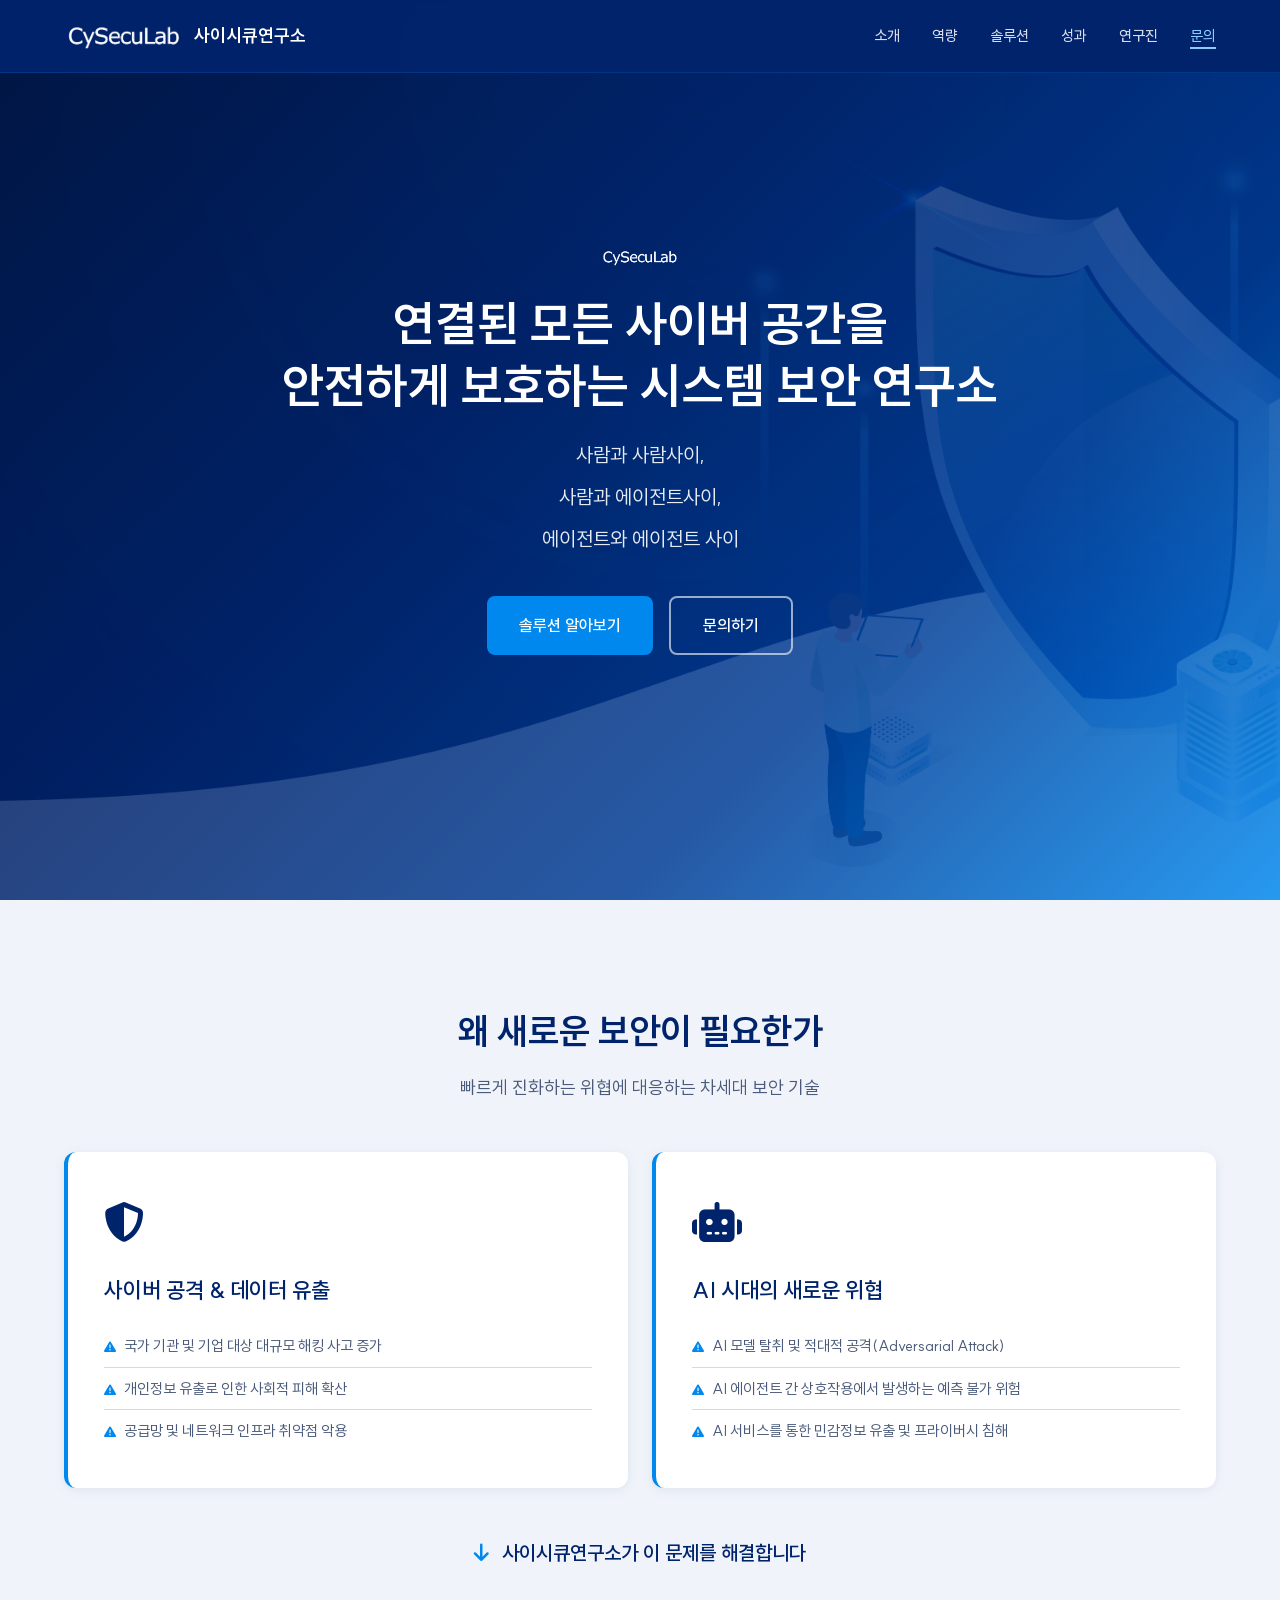
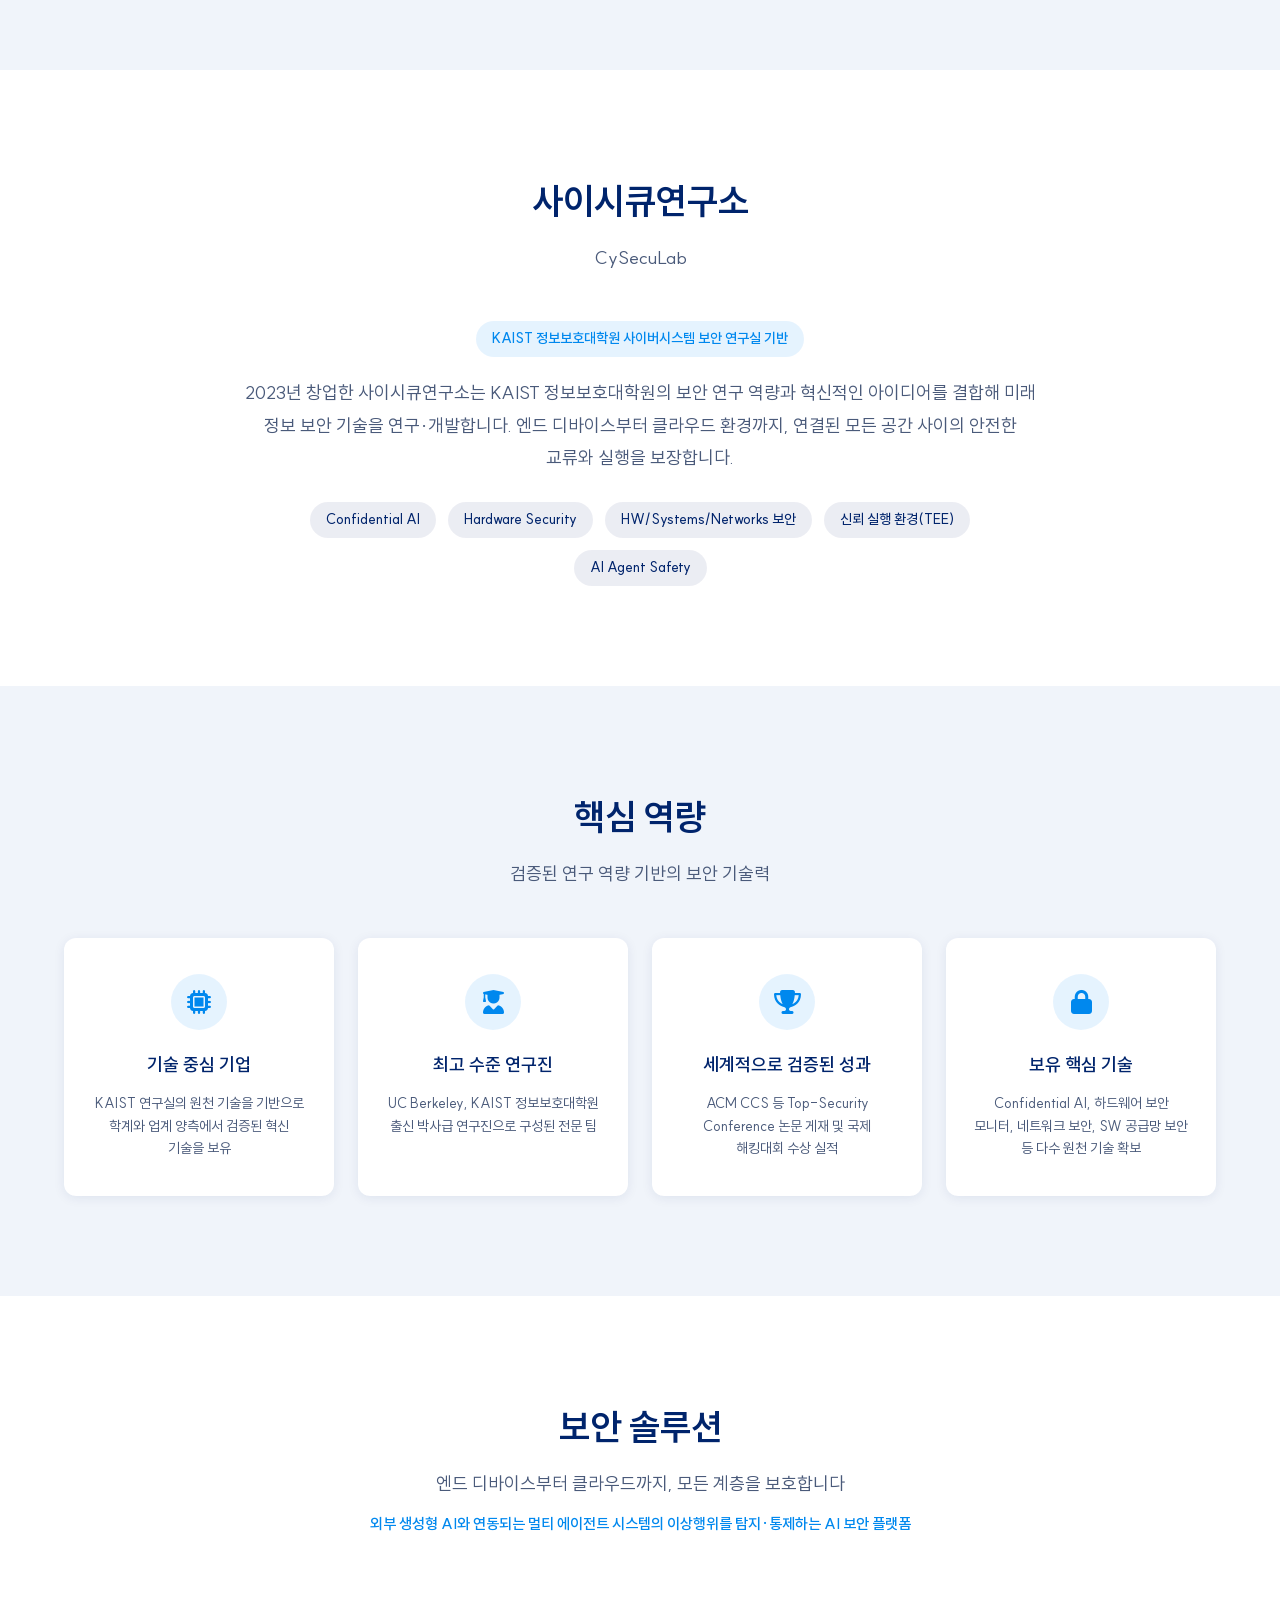
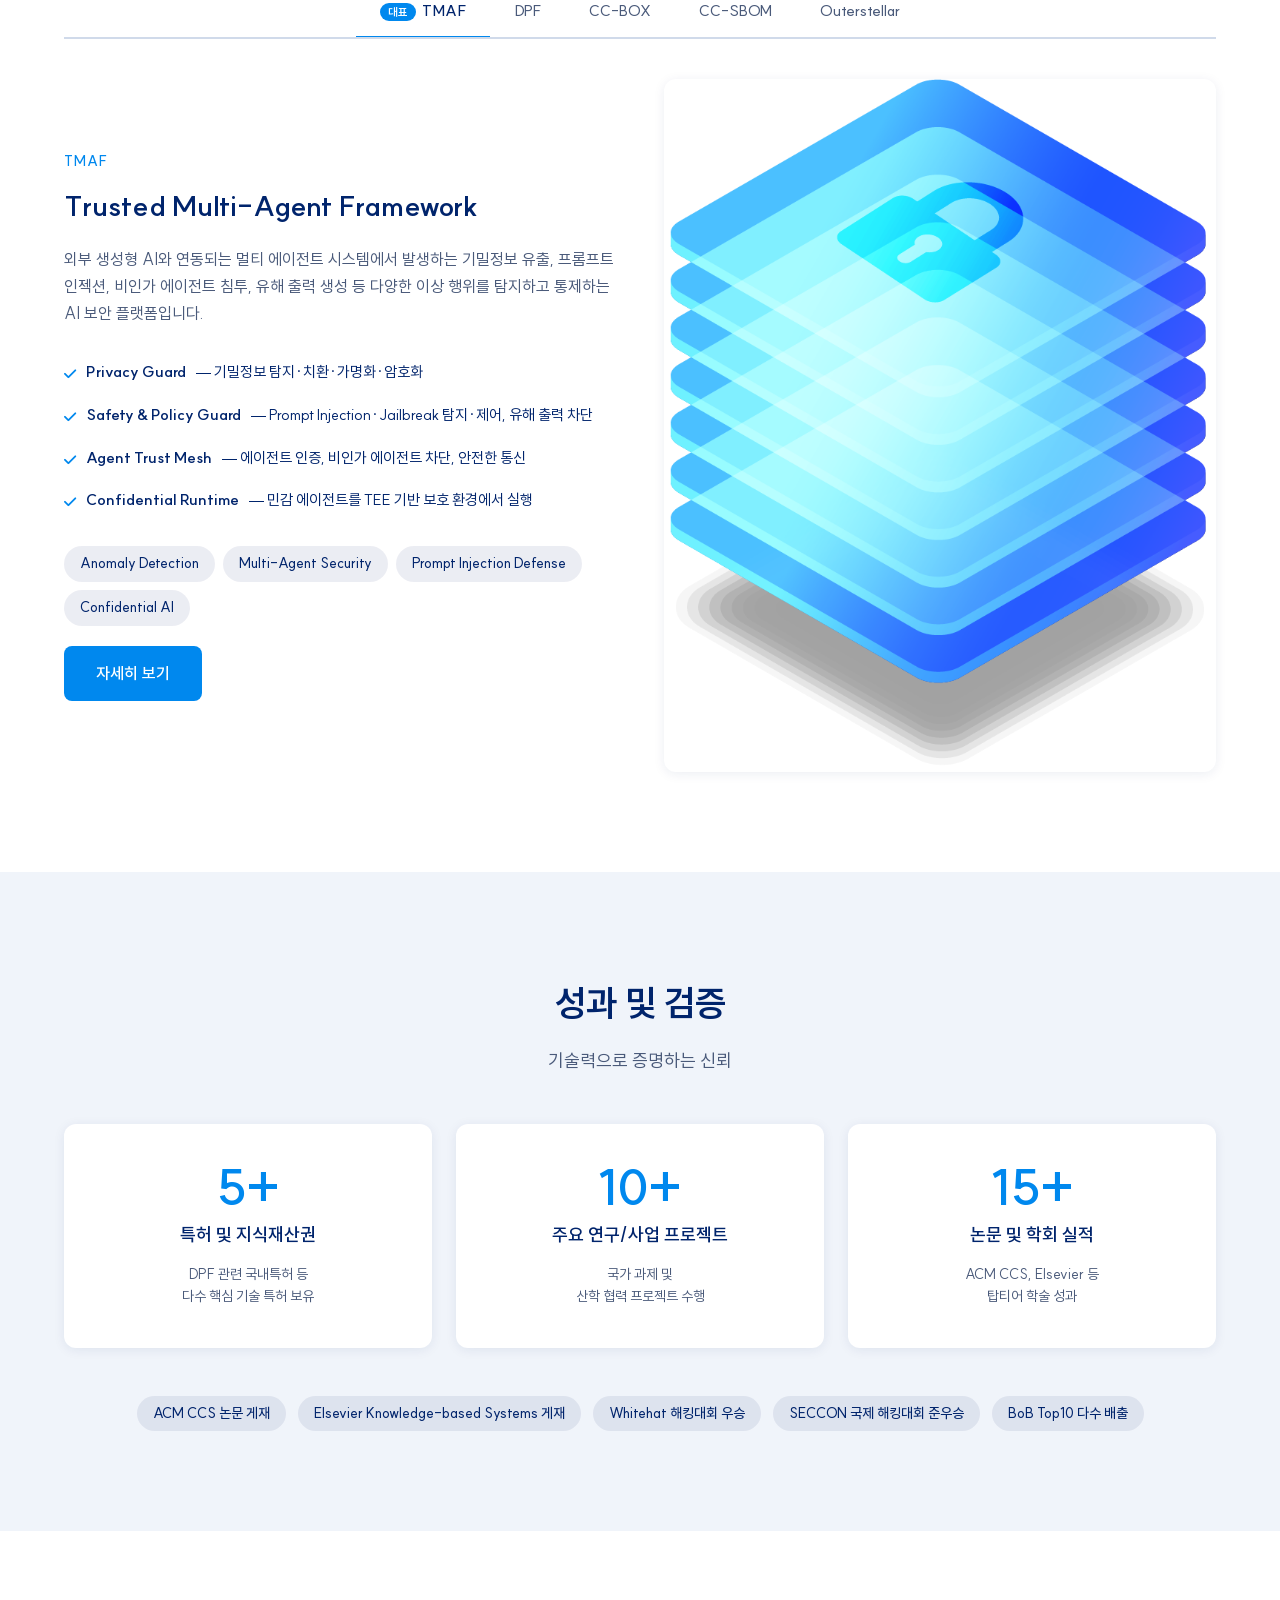
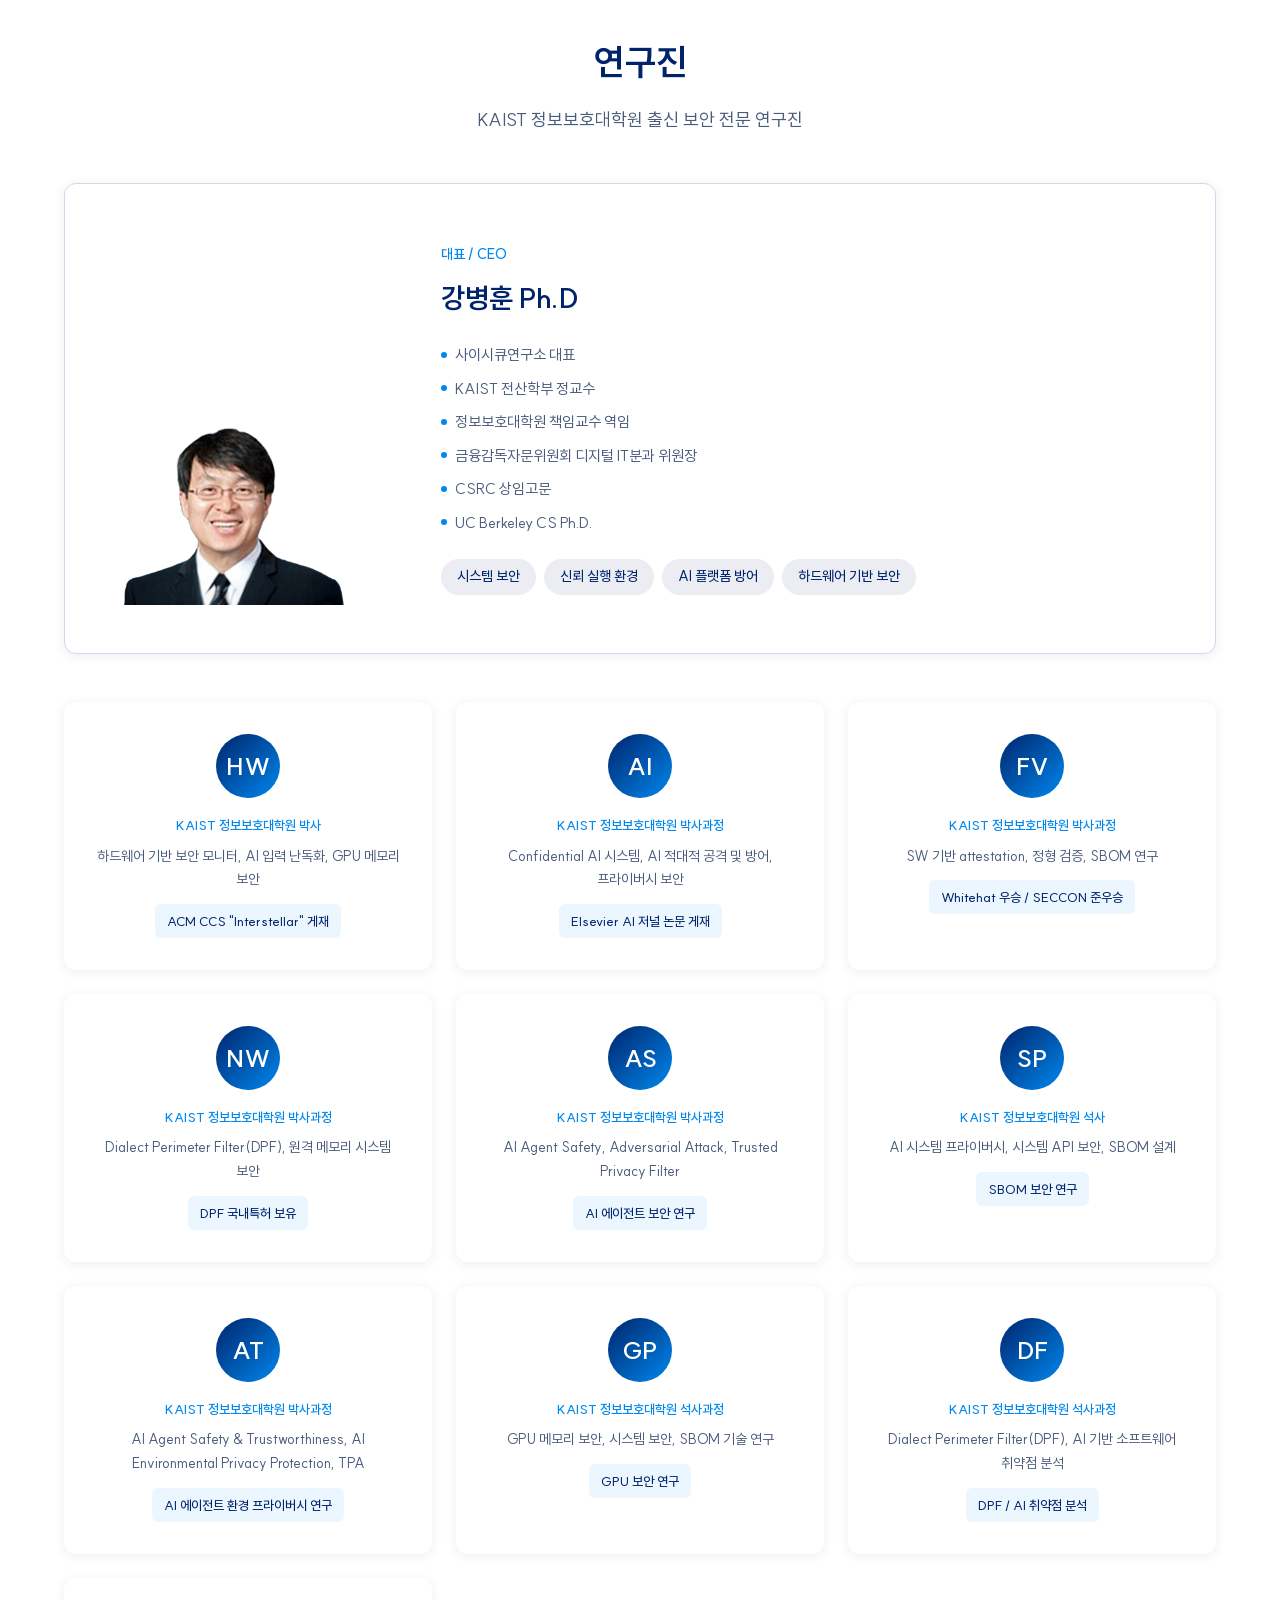
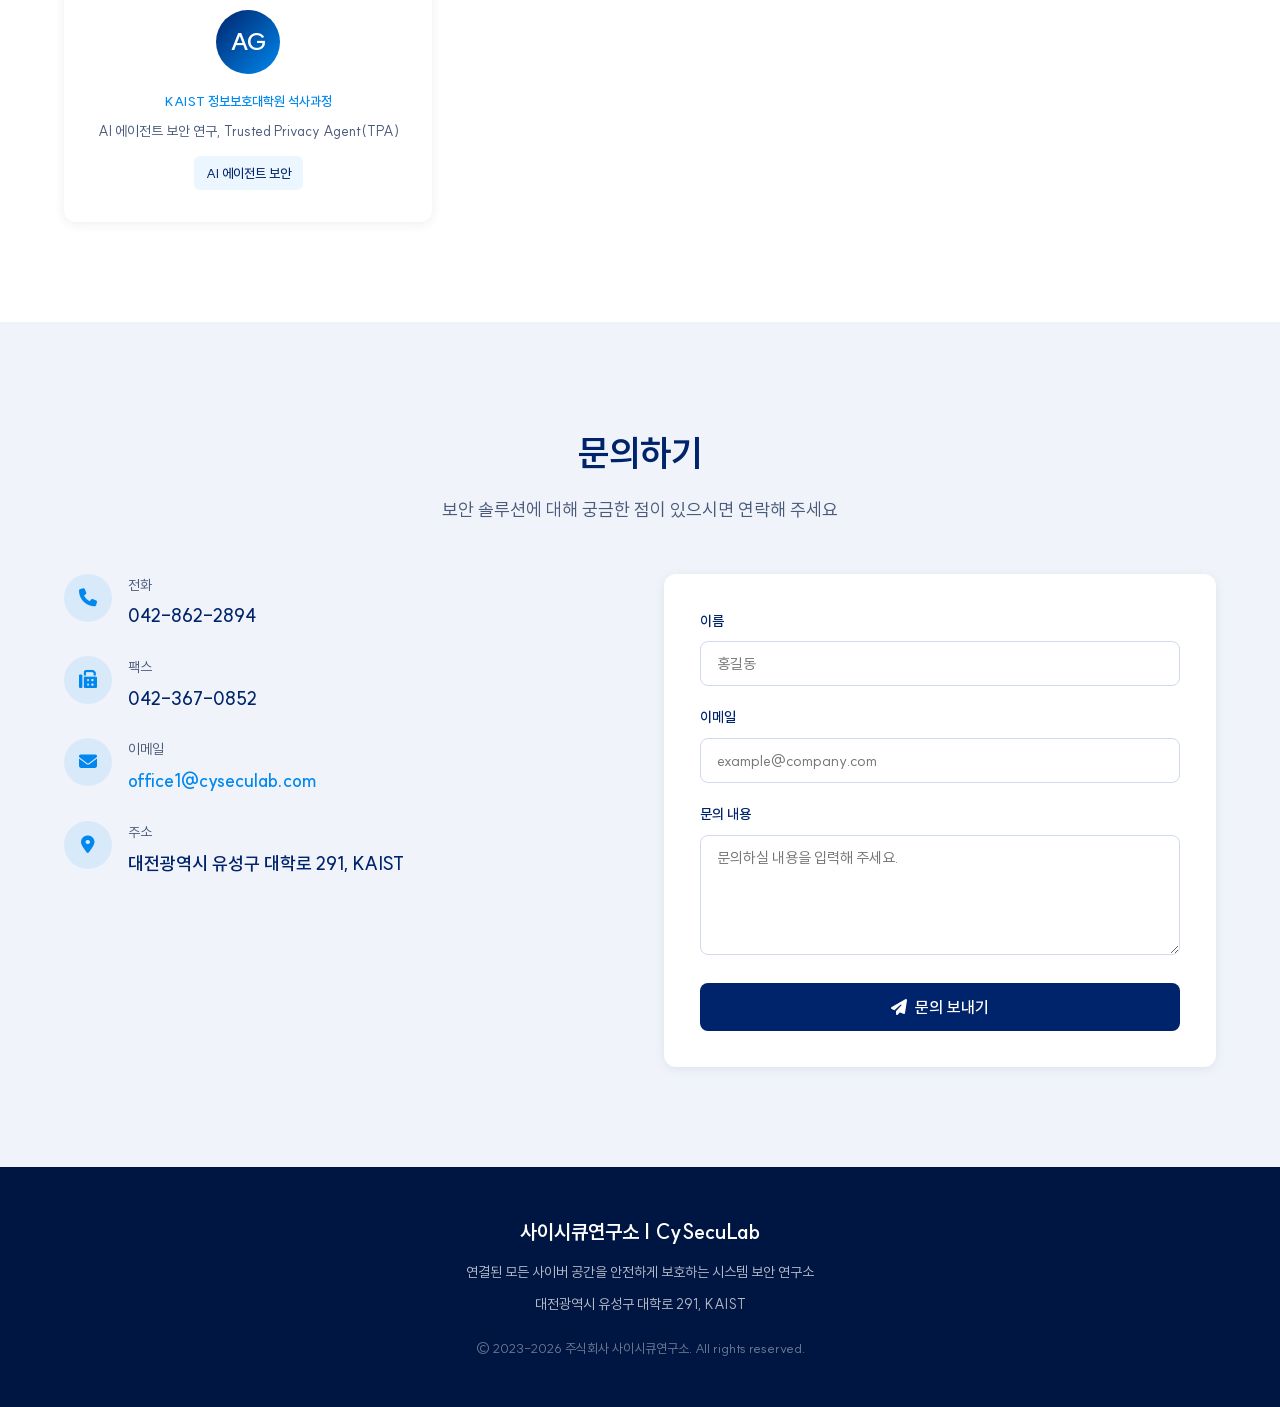
==== commit d96779ed: "fix: 콘텐츠 리뷰 반영 — 오타, 연도, 이미지, 리다이렉트 - Trustness → Trustworthiness 수정 - solution-tsa.png → solution-t" ====
--- a/ppt.html
+++ b/ppt.html
@@ -3,8 +3,20 @@
 <head>
   <meta charset="UTF-8">
   <meta name="viewport" content="width=device-width, initial-scale=1.0">
-  <title>사이시큐연구소 | CySecuLab - PPT 스타일</title>
-  <meta name="description" content="KAIST 정보보호대학원 기반 시스템 보안 연구소. Confidential AI, Hardware Security, 네트워크 보안 솔루션을 제공합니다.">
+  <title>사이시큐연구소 | CySecuLab - 연결된 모든 사이버 공간을 안전하게</title>
+  <meta name="description" content="KAIST 정보보호대학원 기반 사이버시스템 보안 연구소. TMAF(Trusted Multi-Agent Framework), DPF, CC-BOX 등 AI 에이전트 보안·기밀 컴퓨팅·네트워크 보안 솔루션을 제공합니다.">
+  <meta name="keywords" content="사이시큐연구소, CySecuLab, KAIST, 정보보호, AI 보안, 멀티 에이전트 보안, TMAF, DPF, CC-BOX, CC-SBOM, Outerstellar, Confidential AI, 기밀 컴퓨팅, 네트워크 보안, 하드웨어 보안">
+  <meta name="author" content="사이시큐연구소 (CySecuLab)">
+  <meta property="og:title" content="사이시큐연구소 | CySecuLab">
+  <meta property="og:description" content="연결된 모든 사이버 공간을 안전하게 보호하는 시스템 보안 연구소. KAIST 기반 AI 에이전트 보안 플랫폼 TMAF를 제공합니다.">
+  <meta property="og:type" content="website">
+  <meta property="og:url" content="https://cyseculab.com/">
+  <meta property="og:image" content="https://cyseculab.com/assets/images/logo.png">
+  <meta property="og:locale" content="ko_KR">
+  <meta name="twitter:card" content="summary">
+  <meta name="twitter:title" content="사이시큐연구소 | CySecuLab">
+  <meta name="twitter:description" content="KAIST 기반 AI 에이전트 보안 플랫폼. TMAF, DPF, CC-BOX 등 차세대 보안 솔루션.">
+  <link rel="canonical" href="https://cyseculab.com/">
   <link rel="stylesheet" href="https://cdnjs.cloudflare.com/ajax/libs/font-awesome/6.5.1/css/all.min.css">
   <link rel="stylesheet" href="style.css">
   <link rel="icon" type="image/png" href="assets/images/logo.png">
@@ -181,7 +193,7 @@
               <a href="solutions/tmaf.html" class="btn btn--primary" style="margin-top: 20px;">자세히 보기</a>
             </div>
             <div class="solution-detail__image">
-              <img src="assets/images/solution-tsa.png" alt="TMAF 아키텍처">
+              <img src="assets/images/solution-tmaf.png" alt="TMAF 아키텍처">
             </div>
           </div>
         </div>
@@ -452,7 +464,7 @@
         <div class="team-card">
           <div class="team-card__avatar">AT</div>
           <p class="team-card__degree">KAIST 정보보호대학원 박사과정</p>
-          <p class="team-card__field">AI Agent Safety & Trustness, AI Environmental Privacy Protection, TPA</p>
+          <p class="team-card__field">AI Agent Safety & Trustworthiness, AI Environmental Privacy Protection, TPA</p>
           <span class="team-card__highlight">AI 에이전트 환경 프라이버시 연구</span>
         </div>
         <div class="team-card">
@@ -519,7 +531,7 @@
       <p class="footer__logo">사이시큐연구소 | CySecuLab</p>
       <p class="footer__text">연결된 모든 사이버 공간을 안전하게 보호하는 시스템 보안 연구소</p>
       <p class="footer__text">대전광역시 유성구 대학로 291, KAIST</p>
-      <p class="footer__copyright">&copy; 2023 주식회사 사이시큐연구소. All rights reserved.</p>
+      <p class="footer__copyright">&copy; 2023-2026 주식회사 사이시큐연구소. All rights reserved.</p>
     </div>
   </footer>
 
--- a/style.css
+++ b/style.css
@@ -76,6 +76,8 @@
   color: var(--text);
   background: var(--bg);
   -webkit-font-smoothing: antialiased;
+  word-break: keep-all;
+  overflow-wrap: break-word;
 }
 
 img {
